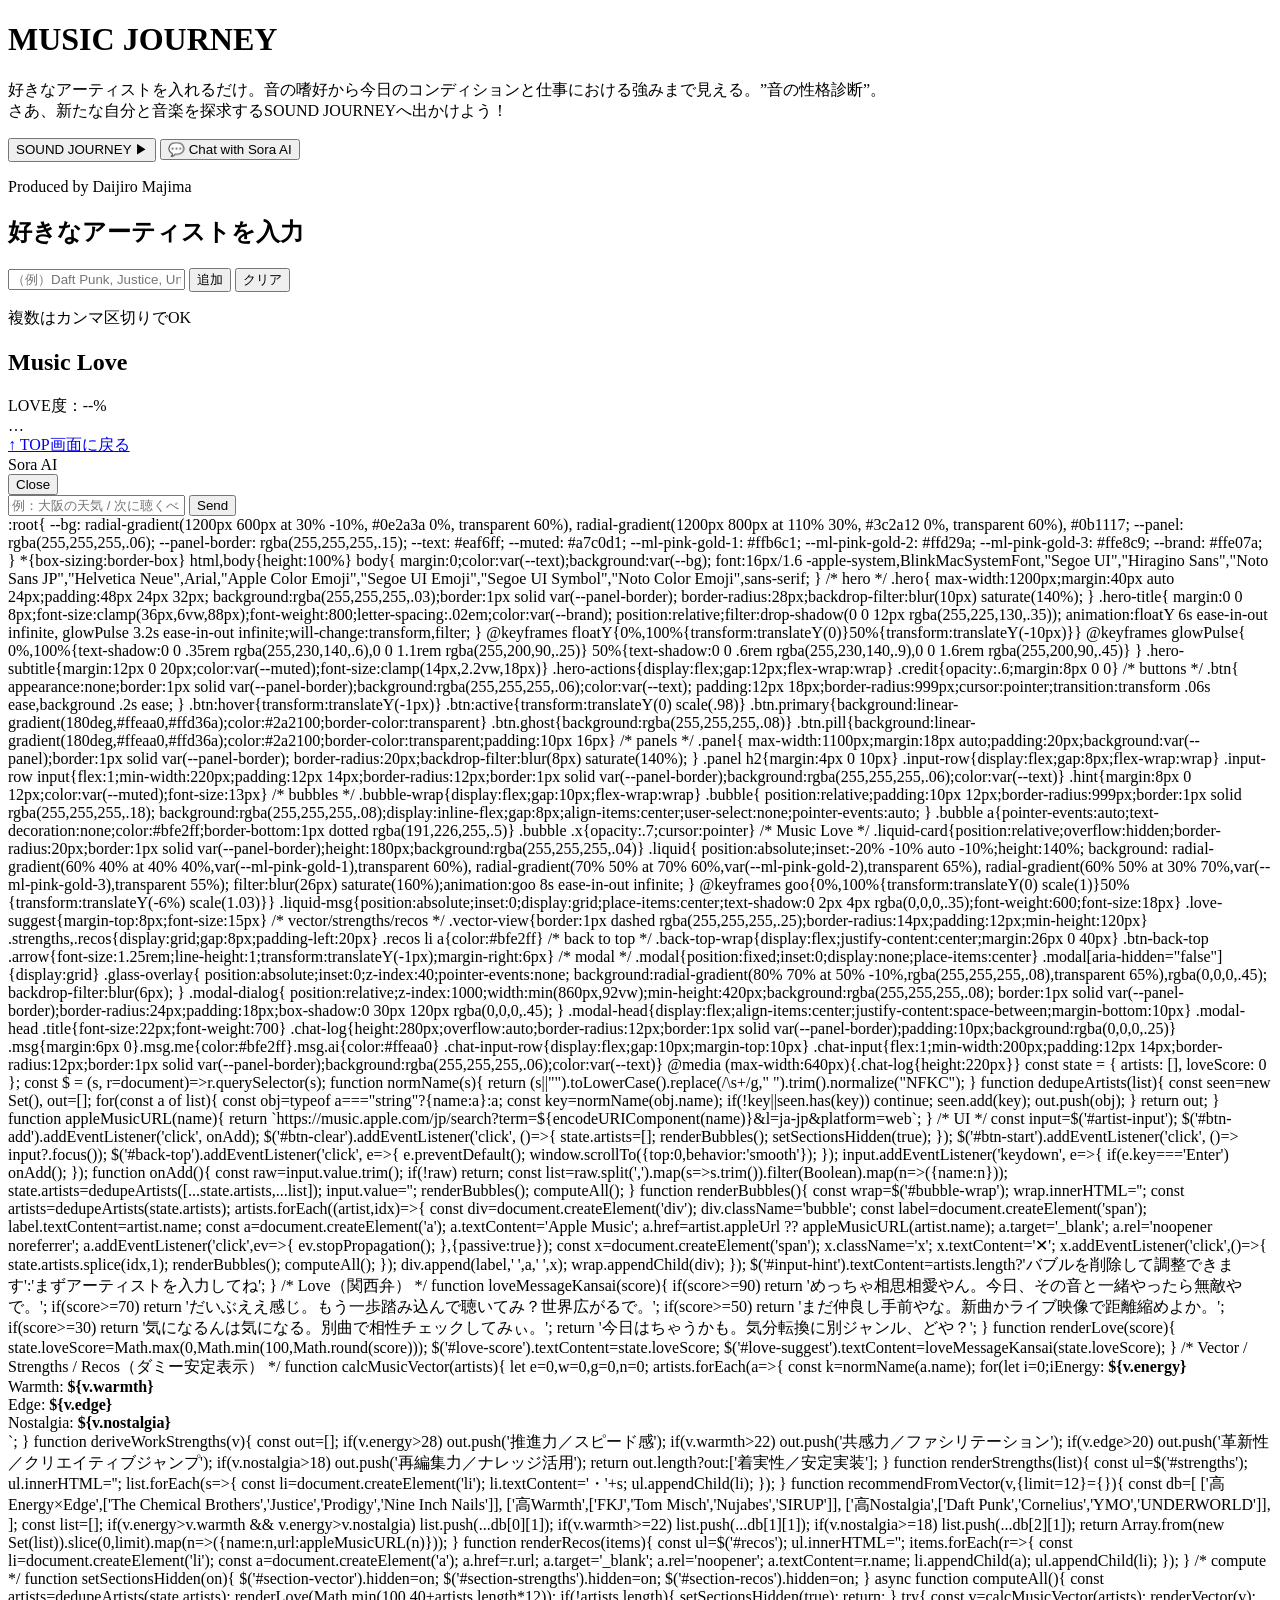
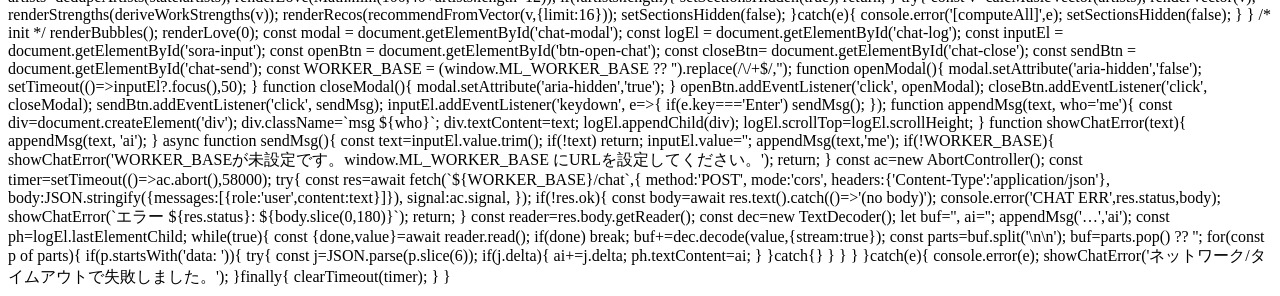
==== index.html @ b92dd7aa "fix(pages): index.htmlを4ファイル構成に分離・UI非表示バグを根本修正 ■ 修正概要 - index.html に混入していた CSS / JS を完全に分離 - styles." ====
<!doctype html>
<html lang="ja">

<head>
    <meta charset="utf-8" />
    <meta name="viewport" content="width=device-width, initial-scale=1, viewport-fit=cover" />
    <title>MusicLens PRO MAX</title>
    <link rel="stylesheet" href="./styles.css?v=20251105a" />
</head>

<body>
    <header class="hero" id="top">
        <h1 class="hero-title">MUSIC JOURNEY</h1>
        <p class="hero-subtitle">
            好きなアーティストを入れるだけ。音の嗜好から今日のコンディションと仕事における強みまで見える。”音の性格診断”。<br />
            さあ、新たな自分と音楽を探求するSOUND JOURNEYへ出かけよう！
        </p>
        <div class="hero-actions">
            <button id="btn-start" class="btn primary">SOUND JOURNEY ▶</button>
            <button id="btn-open-chat" class="btn ghost">💬 Chat with Sora AI</button>
        </div>
        <p class="credit">Produced by Daijiro Majima</p>
    </header>

    <main id="main">
        <section class="panel">
            <h2>好きなアーティストを入力</h2>
            <div class="input-row">
                <input id="artist-input" type="text" placeholder="（例）Daft Punk, Justice, Underworld" />
                <button id="btn-add" class="btn">追加</button>
                <button id="btn-clear" class="btn ghost">クリア</button>
            </div>
            <p id="input-hint" class="hint">複数はカンマ区切りでOK</p>
            <div id="bubble-wrap" class="bubble-wrap"></div>
        </section>

        <section id="section-love" class="panel">
            <div class="panel-head">
                <h2>Music Love</h2>
            </div>
            <div class="liquid-card">
                <div class="liquid"></div>
                <div class="liquid-msg">
                    <div>LOVE度：<span id="love-score">--</span>%</div>
                    <div id="love-suggest" class="love-suggest">…</div>
                </div>
            </div>
        </section>

        <section id="section-vector" class="panel" hidden>
            <h2>Your Music Vector</h2>
            <div id="vector-view" class="vector-view"></div>
        </section>

        <section id="section-strengths" class="panel" hidden>
            <h2>Work Strengths（音から見る仕事の強み）</h2>
            <ul id="strengths" class="strengths"></ul>
        </section>

        <section id="section-recos" class="panel" hidden>
            <h2>Music Recommendations</h2>
            <ul id="recos" class="recos"></ul>
        </section>

        <div class="back-top-wrap">
            <a id="back-top" class="btn ghost btn-back-top" href="#top">
                <span class="arrow">↑</span> TOP画面に戻る
            </a>
        </div>
    </main>

    <div id="chat-modal" class="modal" aria-hidden="true">
        <div class="glass-overlay"></div>
        <div class="modal-dialog" role="dialog" aria-modal="true">
            <div class="modal-head">
                <div class="title">Sora AI</div>
                <button id="chat-close" class="btn pill">Close</button>
            </div>
            <div id="chat-log" class="chat-log"></div>
            <div class="chat-input-row">
                <input id="sora-input" class="chat-input" placeholder="例：大阪の天気 / 次に聴くべき曲" />
                <button id="chat-send" class="btn pill">Send</button>
            </div>
        </div>
    </div>

    <script>
        // 必要なら設定：window.ML_WORKER_BASE = "https://YOUR-WORKER.workers.dev";
    </script>
    <script src="./app.js?v=20251105a" type="module"></script>
    <script src="./chat.js?v=20251105a" type="module"></script>
</body>

</html>
:root{
--bg: radial-gradient(1200px 600px at 30% -10%, #0e2a3a 0%, transparent 60%),
radial-gradient(1200px 800px at 110% 30%, #3c2a12 0%, transparent 60%),
#0b1117;
--panel: rgba(255,255,255,.06);
--panel-border: rgba(255,255,255,.15);
--text: #eaf6ff;
--muted: #a7c0d1;
--ml-pink-gold-1: #ffb6c1;
--ml-pink-gold-2: #ffd29a;
--ml-pink-gold-3: #ffe8c9;
--brand: #ffe07a;
}
*{box-sizing:border-box}
html,body{height:100%}
body{
margin:0;color:var(--text);background:var(--bg);
font:16px/1.6 -apple-system,BlinkMacSystemFont,"Segoe UI","Hiragino Sans","Noto Sans JP","Helvetica Neue",Arial,"Apple
Color Emoji","Segoe UI Emoji","Segoe UI Symbol","Noto Color Emoji",sans-serif;
}

/* hero */
.hero{
max-width:1200px;margin:40px auto 24px;padding:48px 24px 32px;
background:rgba(255,255,255,.03);border:1px solid var(--panel-border);
border-radius:28px;backdrop-filter:blur(10px) saturate(140%);
}
.hero-title{
margin:0 0 8px;font-size:clamp(36px,6vw,88px);font-weight:800;letter-spacing:.02em;color:var(--brand);
position:relative;filter:drop-shadow(0 0 12px rgba(255,225,130,.35));
animation:floatY 6s ease-in-out infinite, glowPulse 3.2s ease-in-out infinite;will-change:transform,filter;
}
@keyframes floatY{0%,100%{transform:translateY(0)}50%{transform:translateY(-10px)}}
@keyframes glowPulse{
0%,100%{text-shadow:0 0 .35rem rgba(255,230,140,.6),0 0 1.1rem rgba(255,200,90,.25)}
50%{text-shadow:0 0 .6rem rgba(255,230,140,.9),0 0 1.6rem rgba(255,200,90,.45)}
}
.hero-subtitle{margin:12px 0 20px;color:var(--muted);font-size:clamp(14px,2.2vw,18px)}
.hero-actions{display:flex;gap:12px;flex-wrap:wrap}
.credit{opacity:.6;margin:8px 0 0}

/* buttons */
.btn{
appearance:none;border:1px solid var(--panel-border);background:rgba(255,255,255,.06);color:var(--text);
padding:12px 18px;border-radius:999px;cursor:pointer;transition:transform .06s ease,background .2s ease;
}
.btn:hover{transform:translateY(-1px)}
.btn:active{transform:translateY(0) scale(.98)}
.btn.primary{background:linear-gradient(180deg,#ffeaa0,#ffd36a);color:#2a2100;border-color:transparent}
.btn.ghost{background:rgba(255,255,255,.08)}
.btn.pill{background:linear-gradient(180deg,#ffeaa0,#ffd36a);color:#2a2100;border-color:transparent;padding:10px 16px}

/* panels */
.panel{
max-width:1100px;margin:18px auto;padding:20px;background:var(--panel);border:1px solid var(--panel-border);
border-radius:20px;backdrop-filter:blur(8px) saturate(140%);
}
.panel h2{margin:4px 0 10px}
.input-row{display:flex;gap:8px;flex-wrap:wrap}
.input-row input{flex:1;min-width:220px;padding:12px 14px;border-radius:12px;border:1px solid
var(--panel-border);background:rgba(255,255,255,.06);color:var(--text)}
.hint{margin:8px 0 12px;color:var(--muted);font-size:13px}

/* bubbles */
.bubble-wrap{display:flex;gap:10px;flex-wrap:wrap}
.bubble{
position:relative;padding:10px 12px;border-radius:999px;border:1px solid rgba(255,255,255,.18);
background:rgba(255,255,255,.08);display:inline-flex;gap:8px;align-items:center;user-select:none;pointer-events:auto;
}
.bubble a{pointer-events:auto;text-decoration:none;color:#bfe2ff;border-bottom:1px dotted rgba(191,226,255,.5)}
.bubble .x{opacity:.7;cursor:pointer}

/* Music Love */
.liquid-card{position:relative;overflow:hidden;border-radius:20px;border:1px solid
var(--panel-border);height:180px;background:rgba(255,255,255,.04)}
.liquid{
position:absolute;inset:-20% -10% auto -10%;height:140%;
background:
radial-gradient(60% 40% at 40% 40%,var(--ml-pink-gold-1),transparent 60%),
radial-gradient(70% 50% at 70% 60%,var(--ml-pink-gold-2),transparent 65%),
radial-gradient(60% 50% at 30% 70%,var(--ml-pink-gold-3),transparent 55%);
filter:blur(26px) saturate(160%);animation:goo 8s ease-in-out infinite;
}
@keyframes goo{0%,100%{transform:translateY(0) scale(1)}50%{transform:translateY(-6%) scale(1.03)}}
.liquid-msg{position:absolute;inset:0;display:grid;place-items:center;text-shadow:0 2px 4px
rgba(0,0,0,.35);font-weight:600;font-size:18px}
.love-suggest{margin-top:8px;font-size:15px}

/* vector/strengths/recos */
.vector-view{border:1px dashed rgba(255,255,255,.25);border-radius:14px;padding:12px;min-height:120px}
.strengths,.recos{display:grid;gap:8px;padding-left:20px}
.recos li a{color:#bfe2ff}

/* back to top */
.back-top-wrap{display:flex;justify-content:center;margin:26px 0 40px}
.btn-back-top .arrow{font-size:1.25rem;line-height:1;transform:translateY(-1px);margin-right:6px}

/* modal */
.modal{position:fixed;inset:0;display:none;place-items:center}
.modal[aria-hidden="false"]{display:grid}
.glass-overlay{
position:absolute;inset:0;z-index:40;pointer-events:none;
background:radial-gradient(80% 70% at 50% -10%,rgba(255,255,255,.08),transparent 65%),rgba(0,0,0,.45);
backdrop-filter:blur(6px);
}
.modal-dialog{
position:relative;z-index:1000;width:min(860px,92vw);min-height:420px;background:rgba(255,255,255,.08);
border:1px solid var(--panel-border);border-radius:24px;padding:18px;box-shadow:0 30px 120px rgba(0,0,0,.45);
}
.modal-head{display:flex;align-items:center;justify-content:space-between;margin-bottom:10px}
.modal-head .title{font-size:22px;font-weight:700}
.chat-log{height:280px;overflow:auto;border-radius:12px;border:1px solid
var(--panel-border);padding:10px;background:rgba(0,0,0,.25)}
.msg{margin:6px 0}.msg.me{color:#bfe2ff}.msg.ai{color:#ffeaa0}
.chat-input-row{display:flex;gap:10px;margin-top:10px}
.chat-input{flex:1;min-width:200px;padding:12px 14px;border-radius:12px;border:1px solid
var(--panel-border);background:rgba(255,255,255,.06);color:var(--text)}
@media (max-width:640px){.chat-log{height:220px}}
const state = { artists: [], loveScore: 0 };
const $ = (s, r=document)=>r.querySelector(s);

function normName(s){ return (s||"").toLowerCase().replace(/\s+/g," ").trim().normalize("NFKC"); }
function dedupeArtists(list){
const seen=new Set(), out=[];
for(const a of list){
const obj=typeof a==="string"?{name:a}:a;
const key=normName(obj.name);
if(!key||seen.has(key)) continue;
seen.add(key); out.push(obj);
} return out;
}
function appleMusicURL(name){
return `https://music.apple.com/jp/search?term=${encodeURIComponent(name)}&l=ja-jp&platform=web`;
}

/* UI */
const input=$('#artist-input');
$('#btn-add').addEventListener('click', onAdd);
$('#btn-clear').addEventListener('click', ()=>{ state.artists=[]; renderBubbles(); setSectionsHidden(true); });
$('#btn-start').addEventListener('click', ()=> input?.focus());
$('#back-top').addEventListener('click', e=>{ e.preventDefault(); window.scrollTo({top:0,behavior:'smooth'}); });
input.addEventListener('keydown', e=>{ if(e.key==='Enter') onAdd(); });

function onAdd(){
const raw=input.value.trim(); if(!raw) return;
const list=raw.split(',').map(s=>s.trim()).filter(Boolean).map(n=>({name:n}));
state.artists=dedupeArtists([...state.artists,...list]);
input.value=''; renderBubbles(); computeAll();
}

function renderBubbles(){
const wrap=$('#bubble-wrap'); wrap.innerHTML='';
const artists=dedupeArtists(state.artists);
artists.forEach((artist,idx)=>{
const div=document.createElement('div'); div.className='bubble';
const label=document.createElement('span'); label.textContent=artist.name;

const a=document.createElement('a'); a.textContent='Apple Music';
a.href=artist.appleUrl ?? appleMusicURL(artist.name);
a.target='_blank'; a.rel='noopener noreferrer';
a.addEventListener('click',ev=>{ ev.stopPropagation(); },{passive:true});

const x=document.createElement('span'); x.className='x'; x.textContent='✕';
x.addEventListener('click',()=>{ state.artists.splice(idx,1); renderBubbles(); computeAll(); });

div.append(label,' ',a,' ',x); wrap.appendChild(div);
});
$('#input-hint').textContent=artists.length?'バブルを削除して調整できます':'まずアーティストを入力してね';
}

/* Love（関西弁） */
function loveMessageKansai(score){
if(score>=90) return 'めっちゃ相思相愛やん。今日、その音と一緒やったら無敵やで。';
if(score>=70) return 'だいぶええ感じ。もう一歩踏み込んで聴いてみ？世界広がるで。';
if(score>=50) return 'まだ仲良し手前やな。新曲かライブ映像で距離縮めよか。';
if(score>=30) return '気になるんは気になる。別曲で相性チェックしてみぃ。';
return '今日はちゃうかも。気分転換に別ジャンル、どや？';
}
function renderLove(score){
state.loveScore=Math.max(0,Math.min(100,Math.round(score)));
$('#love-score').textContent=state.loveScore;
$('#love-suggest').textContent=loveMessageKansai(state.loveScore);
}

/* Vector / Strengths / Recos（ダミー安定表示） */
function calcMusicVector(artists){
let e=0,w=0,g=0,n=0;
artists.forEach(a=>{
const k=normName(a.name);
for(let i=0;i<k.length;i++){const v=k.charCodeAt(i); e+=(v%7); w+=(v%5); g+=(v%3); n+=(v%11);} }); const
    sum=Math.max(1,e+w+g+n); return
    {energy:+(e/sum*100).toFixed(1),warmth:+(w/sum*100).toFixed(1),edge:+(g/sum*100).toFixed(1),nostalgia:+(n/sum*100).toFixed(1)};
    } function renderVector(v){ $('#vector-view').innerHTML=` <div>Energy: <b>${v.energy}</b></div>
    <div>Warmth: <b>${v.warmth}</b></div>
    <div>Edge: <b>${v.edge}</b></div>
    <div>Nostalgia: <b>${v.nostalgia}</b></div>`;
    }
    function deriveWorkStrengths(v){
    const out=[]; if(v.energy>28) out.push('推進力／スピード感');
    if(v.warmth>22) out.push('共感力／ファシリテーション');
    if(v.edge>20) out.push('革新性／クリエイティブジャンプ');
    if(v.nostalgia>18) out.push('再編集力／ナレッジ活用');
    return out.length?out:['着実性／安定実装'];
    }
    function renderStrengths(list){
    const ul=$('#strengths'); ul.innerHTML='';
    list.forEach(s=>{ const li=document.createElement('li'); li.textContent='・'+s; ul.appendChild(li); });
    }
    function recommendFromVector(v,{limit=12}={}){
    const db=[
    ['高Energy×Edge',['The Chemical Brothers','Justice','Prodigy','Nine Inch Nails']],
    ['高Warmth',['FKJ','Tom Misch','Nujabes','SIRUP']],
    ['高Nostalgia',['Daft Punk','Cornelius','YMO','UNDERWORLD']],
    ];
    const list=[];
    if(v.energy>v.warmth && v.energy>v.nostalgia) list.push(...db[0][1]);
    if(v.warmth>=22) list.push(...db[1][1]);
    if(v.nostalgia>=18) list.push(...db[2][1]);
    return Array.from(new Set(list)).slice(0,limit).map(n=>({name:n,url:appleMusicURL(n)}));
    }
    function renderRecos(items){
    const ul=$('#recos'); ul.innerHTML='';
    items.forEach(r=>{ const li=document.createElement('li'); const a=document.createElement('a');
    a.href=r.url; a.target='_blank'; a.rel='noopener'; a.textContent=r.name;
    li.appendChild(a); ul.appendChild(li); });
    }

    /* compute */
    function setSectionsHidden(on){
    $('#section-vector').hidden=on; $('#section-strengths').hidden=on; $('#section-recos').hidden=on;
    }
    async function computeAll(){
    const artists=dedupeArtists(state.artists);
    renderLove(Math.min(100,40+artists.length*12));
    if(!artists.length){ setSectionsHidden(true); return; }
    try{
    const v=calcMusicVector(artists); renderVector(v);
    renderStrengths(deriveWorkStrengths(v));
    renderRecos(recommendFromVector(v,{limit:16}));
    setSectionsHidden(false);
    }catch(e){ console.error('[computeAll]',e); setSectionsHidden(false); }
    }

    /* init */
    renderBubbles(); renderLove(0);
    const modal = document.getElementById('chat-modal');
    const logEl = document.getElementById('chat-log');
    const inputEl = document.getElementById('sora-input');
    const openBtn = document.getElementById('btn-open-chat');
    const closeBtn= document.getElementById('chat-close');
    const sendBtn = document.getElementById('chat-send');

    const WORKER_BASE = (window.ML_WORKER_BASE ?? '').replace(/\/+$/,'');

    function openModal(){ modal.setAttribute('aria-hidden','false'); setTimeout(()=>inputEl?.focus(),50); }
    function closeModal(){ modal.setAttribute('aria-hidden','true'); }
    openBtn.addEventListener('click', openModal);
    closeBtn.addEventListener('click', closeModal);

    sendBtn.addEventListener('click', sendMsg);
    inputEl.addEventListener('keydown', e=>{ if(e.key==='Enter') sendMsg(); });

    function appendMsg(text, who='me'){
    const div=document.createElement('div'); div.className=`msg ${who}`; div.textContent=text;
    logEl.appendChild(div); logEl.scrollTop=logEl.scrollHeight;
    }
    function showChatError(text){ appendMsg(text, 'ai'); }

    async function sendMsg(){
    const text=inputEl.value.trim(); if(!text) return;
    inputEl.value=''; appendMsg(text,'me');

    if(!WORKER_BASE){ showChatError('WORKER_BASEが未設定です。window.ML_WORKER_BASE にURLを設定してください。'); return; }

    const ac=new AbortController(); const timer=setTimeout(()=>ac.abort(),58000);
    try{
    const res=await fetch(`${WORKER_BASE}/chat`,{
    method:'POST', mode:'cors',
    headers:{'Content-Type':'application/json'},
    body:JSON.stringify({messages:[{role:'user',content:text}]}),
    signal:ac.signal,
    });
    if(!res.ok){
    const body=await res.text().catch(()=>'(no body)');
    console.error('CHAT ERR',res.status,body);
    showChatError(`エラー ${res.status}: ${body.slice(0,180)}`);
    return;
    }

    const reader=res.body.getReader(); const dec=new TextDecoder();
    let buf='', ai=''; appendMsg('…','ai'); const ph=logEl.lastElementChild;

    while(true){
    const {done,value}=await reader.read(); if(done) break;
    buf+=dec.decode(value,{stream:true});
    const parts=buf.split('\n\n'); buf=parts.pop() ?? '';
    for(const p of parts){
    if(p.startsWith('data: ')){
    try{ const j=JSON.parse(p.slice(6)); if(j.delta){ ai+=j.delta; ph.textContent=ai; } }catch{}
    }
    }
    }
    }catch(e){
    console.error(e);
    showChatError('ネットワーク/タイムアウトで失敗しました。');
    }finally{ clearTimeout(timer); }
    }
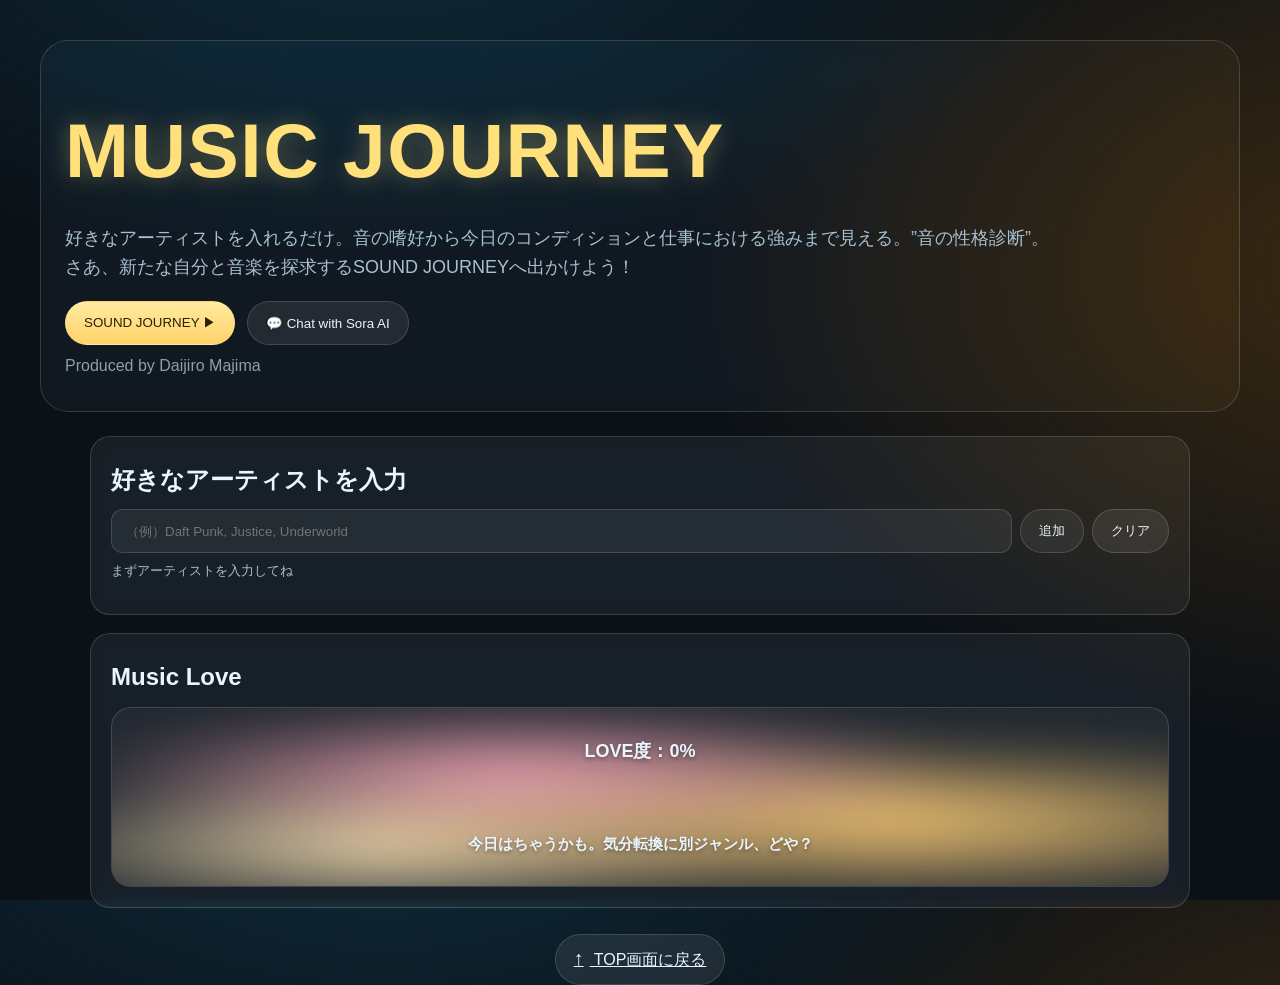
==== commit fe6b4373: "fix(pages): 単一index.htmlに統合してUI非表示問題を解消（CSS/JS内包） ■ 概要 - index.html を単一ファイル構成に再設計：スタイル(<style>)とスクリプ" ====
--- a/index.html
+++ b/index.html
@@ -5,7 +5,378 @@
     <meta charset="utf-8" />
     <meta name="viewport" content="width=device-width, initial-scale=1, viewport-fit=cover" />
     <title>MusicLens PRO MAX</title>
-    <link rel="stylesheet" href="./styles.css?v=20251105a" />
+
+    <style>
+        :root {
+            --bg: radial-gradient(1200px 600px at 30% -10%, #0e2a3a 0%, transparent 60%),
+                radial-gradient(1200px 800px at 110% 30%, #3c2a12 0%, transparent 60%),
+                #0b1117;
+            --panel: rgba(255, 255, 255, .06);
+            --panel-border: rgba(255, 255, 255, .15);
+            --text: #eaf6ff;
+            --muted: #a7c0d1;
+            --ml-pink-gold-1: #ffb6c1;
+            --ml-pink-gold-2: #ffd29a;
+            --ml-pink-gold-3: #ffe8c9;
+            --brand: #ffe07a;
+        }
+
+        * {
+            box-sizing: border-box
+        }
+
+        html,
+        body {
+            height: 100%
+        }
+
+        body {
+            margin: 0;
+            color: var(--text);
+            background: var(--bg);
+            font: 16px/1.6 -apple-system, BlinkMacSystemFont, "Segoe UI", "Hiragino Sans", "Noto Sans JP", "Helvetica Neue", Arial, "Apple Color Emoji", "Segoe UI Emoji", "Segoe UI Symbol", "Noto Color Emoji", sans-serif;
+        }
+
+        /* hero */
+        .hero {
+            max-width: 1200px;
+            margin: 40px auto 24px;
+            padding: 48px 24px 32px;
+            background: rgba(255, 255, 255, .03);
+            border: 1px solid var(--panel-border);
+            border-radius: 28px;
+            backdrop-filter: blur(10px) saturate(140%);
+        }
+
+        .hero-title {
+            margin: 0 0 8px;
+            font-size: clamp(36px, 6vw, 88px);
+            font-weight: 800;
+            letter-spacing: .02em;
+            color: var(--brand);
+            position: relative;
+            filter: drop-shadow(0 0 12px rgba(255, 225, 130, .35));
+            animation: floatY 6s ease-in-out infinite, glowPulse 3.2s ease-in-out infinite;
+            will-change: transform, filter;
+        }
+
+        @keyframes floatY {
+
+            0%,
+            100% {
+                transform: translateY(0)
+            }
+
+            50% {
+                transform: translateY(-10px)
+            }
+        }
+
+        @keyframes glowPulse {
+
+            0%,
+            100% {
+                text-shadow: 0 0 .35rem rgba(255, 230, 140, .6), 0 0 1.1rem rgba(255, 200, 90, .25)
+            }
+
+            50% {
+                text-shadow: 0 0 .6rem rgba(255, 230, 140, .9), 0 0 1.6rem rgba(255, 200, 90, .45)
+            }
+        }
+
+        .hero-subtitle {
+            margin: 12px 0 20px;
+            color: var(--muted);
+            font-size: clamp(14px, 2.2vw, 18px)
+        }
+
+        .hero-actions {
+            display: flex;
+            gap: 12px;
+            flex-wrap: wrap
+        }
+
+        .credit {
+            opacity: .6;
+            margin: 8px 0 0
+        }
+
+        /* buttons */
+        .btn {
+            appearance: none;
+            border: 1px solid var(--panel-border);
+            background: rgba(255, 255, 255, .06);
+            color: var(--text);
+            padding: 12px 18px;
+            border-radius: 999px;
+            cursor: pointer;
+            transition: transform .06s ease, background .2s ease;
+        }
+
+        .btn:hover {
+            transform: translateY(-1px)
+        }
+
+        .btn:active {
+            transform: translateY(0) scale(.98)
+        }
+
+        .btn.primary {
+            background: linear-gradient(180deg, #ffeaa0, #ffd36a);
+            color: #2a2100;
+            border-color: transparent
+        }
+
+        .btn.ghost {
+            background: rgba(255, 255, 255, .08)
+        }
+
+        .btn.pill {
+            background: linear-gradient(180deg, #ffeaa0, #ffd36a);
+            color: #2a2100;
+            border-color: transparent;
+            padding: 10px 16px
+        }
+
+        /* panels */
+        .panel {
+            max-width: 1100px;
+            margin: 18px auto;
+            padding: 20px;
+            background: var(--panel);
+            border: 1px solid var(--panel-border);
+            border-radius: 20px;
+            backdrop-filter: blur(8px) saturate(140%);
+        }
+
+        .panel h2 {
+            margin: 4px 0 10px
+        }
+
+        .input-row {
+            display: flex;
+            gap: 8px;
+            flex-wrap: wrap
+        }
+
+        .input-row input {
+            flex: 1;
+            min-width: 220px;
+            padding: 12px 14px;
+            border-radius: 12px;
+            border: 1px solid var(--panel-border);
+            background: rgba(255, 255, 255, .06);
+            color: var(--text)
+        }
+
+        .hint {
+            margin: 8px 0 12px;
+            color: var(--muted);
+            font-size: 13px
+        }
+
+        /* bubbles */
+        .bubble-wrap {
+            display: flex;
+            gap: 10px;
+            flex-wrap: wrap
+        }
+
+        .bubble {
+            position: relative;
+            padding: 10px 12px;
+            border-radius: 999px;
+            border: 1px solid rgba(255, 255, 255, .18);
+            background: rgba(255, 255, 255, .08);
+            display: inline-flex;
+            gap: 8px;
+            align-items: center;
+            user-select: none;
+            pointer-events: auto;
+        }
+
+        .bubble a {
+            pointer-events: auto;
+            text-decoration: none;
+            color: #bfe2ff;
+            border-bottom: 1px dotted rgba(191, 226, 255, .5)
+        }
+
+        .bubble .x {
+            opacity: .7;
+            cursor: pointer
+        }
+
+        /* Music Love */
+        .liquid-card {
+            position: relative;
+            overflow: hidden;
+            border-radius: 20px;
+            border: 1px solid var(--panel-border);
+            height: 180px;
+            background: rgba(255, 255, 255, .04)
+        }
+
+        .liquid {
+            position: absolute;
+            inset: -20% -10% auto -10%;
+            height: 140%;
+            background:
+                radial-gradient(60% 40% at 40% 40%, var(--ml-pink-gold-1), transparent 60%),
+                radial-gradient(70% 50% at 70% 60%, var(--ml-pink-gold-2), transparent 65%),
+                radial-gradient(60% 50% at 30% 70%, var(--ml-pink-gold-3), transparent 55%);
+            filter: blur(26px) saturate(160%);
+            animation: goo 8s ease-in-out infinite;
+        }
+
+        @keyframes goo {
+
+            0%,
+            100% {
+                transform: translateY(0) scale(1)
+            }
+
+            50% {
+                transform: translateY(-6%) scale(1.03)
+            }
+        }
+
+        .liquid-msg {
+            position: absolute;
+            inset: 0;
+            display: grid;
+            place-items: center;
+            text-shadow: 0 2px 4px rgba(0, 0, 0, .35);
+            font-weight: 600;
+            font-size: 18px
+        }
+
+        .love-suggest {
+            margin-top: 8px;
+            font-size: 15px
+        }
+
+        /* vector/strengths/recos */
+        .vector-view {
+            border: 1px dashed rgba(255, 255, 255, .25);
+            border-radius: 14px;
+            padding: 12px;
+            min-height: 120px
+        }
+
+        .strengths,
+        .recos {
+            display: grid;
+            gap: 8px;
+            padding-left: 20px
+        }
+
+        .recos li a {
+            color: #bfe2ff
+        }
+
+        /* back to top */
+        .back-top-wrap {
+            display: flex;
+            justify-content: center;
+            margin: 26px 0 40px
+        }
+
+        .btn-back-top .arrow {
+            font-size: 1.25rem;
+            line-height: 1;
+            transform: translateY(-1px);
+            margin-right: 6px
+        }
+
+        /* modal */
+        .modal {
+            position: fixed;
+            inset: 0;
+            display: none;
+            place-items: center
+        }
+
+        .modal[aria-hidden="false"] {
+            display: grid
+        }
+
+        .glass-overlay {
+            position: absolute;
+            inset: 0;
+            z-index: 40;
+            pointer-events: none;
+            background: radial-gradient(80% 70% at 50% -10%, rgba(255, 255, 255, .08), transparent 65%), rgba(0, 0, 0, .45);
+            backdrop-filter: blur(6px);
+        }
+
+        .modal-dialog {
+            position: relative;
+            z-index: 1000;
+            width: min(860px, 92vw);
+            min-height: 420px;
+            background: rgba(255, 255, 255, .08);
+            border: 1px solid var(--panel-border);
+            border-radius: 24px;
+            padding: 18px;
+            box-shadow: 0 30px 120px rgba(0, 0, 0, .45);
+        }
+
+        .modal-head {
+            display: flex;
+            align-items: center;
+            justify-content: space-between;
+            margin-bottom: 10px
+        }
+
+        .modal-head .title {
+            font-size: 22px;
+            font-weight: 700
+        }
+
+        .chat-log {
+            height: 280px;
+            overflow: auto;
+            border-radius: 12px;
+            border: 1px solid var(--panel-border);
+            padding: 10px;
+            background: rgba(0, 0, 0, .25)
+        }
+
+        .msg {
+            margin: 6px 0
+        }
+
+        .msg.me {
+            color: #bfe2ff
+        }
+
+        .msg.ai {
+            color: #ffeaa0
+        }
+
+        .chat-input-row {
+            display: flex;
+            gap: 10px;
+            margin-top: 10px
+        }
+
+        .chat-input {
+            flex: 1;
+            min-width: 200px;
+            padding: 12px 14px;
+            border-radius: 12px;
+            border: 1px solid var(--panel-border);
+            background: rgba(255, 255, 255, .06);
+            color: var(--text)
+        }
+
+        @media (max-width:640px) {
+            .chat-log {
+                height: 220px
+            }
+        }
+    </style>
 </head>
 
 <body>
@@ -69,6 +440,7 @@
         </div>
     </main>
 
+    <!-- Chat with Sora AI Modal -->
     <div id="chat-modal" class="modal" aria-hidden="true">
         <div class="glass-overlay"></div>
         <div class="modal-dialog" role="dialog" aria-modal="true">
@@ -84,318 +456,206 @@
         </div>
     </div>
 
-    <script>
-        // 必要なら設定：window.ML_WORKER_BASE = "https://YOUR-WORKER.workers.dev";
+    <!-- 必要なら設定（末尾スラ無し）: window.ML_WORKER_BASE = "https://YOUR-WORKER.workers.dev"; -->
+    <script type="module">
+        // ========= アプリ本体 =========
+        const state = { artists: [], loveScore: 0 };
+        const $ = (s, r = document) => r.querySelector(s);
+
+        function normName(s) { return (s || "").toLowerCase().replace(/\s+/g, " ").trim().normalize("NFKC"); }
+        function dedupeArtists(list) {
+            const seen = new Set(), out = [];
+            for (const a of list) {
+                const obj = typeof a === "string" ? { name: a } : a;
+                const key = normName(obj.name);
+                if (!key || seen.has(key)) continue;
+                seen.add(key); out.push(obj);
+            } return out;
+        }
+        function appleMusicURL(name) {
+            return `https://music.apple.com/jp/search?term=${encodeURIComponent(name)}&l=ja-jp&platform=web`;
+        }
+
+        /* UI */
+        const input = $('#artist-input');
+        $('#btn-add').addEventListener('click', onAdd);
+        $('#btn-clear').addEventListener('click', () => { state.artists = []; renderBubbles(); setSectionsHidden(true); });
+        $('#btn-start').addEventListener('click', () => input?.focus());
+        $('#back-top').addEventListener('click', e => { e.preventDefault(); window.scrollTo({ top: 0, behavior: 'smooth' }); });
+        input.addEventListener('keydown', e => { if (e.key === 'Enter') onAdd(); });
+
+        function onAdd() {
+            const raw = input.value.trim(); if (!raw) return;
+            const list = raw.split(',').map(s => s.trim()).filter(Boolean).map(n => ({ name: n }));
+            state.artists = dedupeArtists([...state.artists, ...list]);
+            input.value = ''; renderBubbles(); computeAll();
+        }
+
+        function renderBubbles() {
+            const wrap = $('#bubble-wrap'); wrap.innerHTML = '';
+            const artists = dedupeArtists(state.artists);
+            artists.forEach((artist, idx) => {
+                const div = document.createElement('div'); div.className = 'bubble';
+                const label = document.createElement('span'); label.textContent = artist.name;
+
+                const a = document.createElement('a'); a.textContent = 'Apple Music';
+                a.href = artist.appleUrl ?? appleMusicURL(artist.name);
+                a.target = '_blank'; a.rel = 'noopener noreferrer';
+                a.addEventListener('click', ev => { ev.stopPropagation(); }, { passive: true });
+
+                const x = document.createElement('span'); x.className = 'x'; x.textContent = '✕';
+                x.addEventListener('click', () => { state.artists.splice(idx, 1); renderBubbles(); computeAll(); });
+
+                div.append(label, ' ', a, ' ', x); wrap.appendChild(div);
+            });
+            $('#input-hint').textContent = artists.length ? 'バブルを削除して調整できます' : 'まずアーティストを入力してね';
+        }
+
+        /* Love（関西弁） */
+        function loveMessageKansai(score) {
+            if (score >= 90) return 'めっちゃ相思相愛やん。今日、その音と一緒やったら無敵やで。';
+            if (score >= 70) return 'だいぶええ感じ。もう一歩踏み込んで聴いてみ？世界広がるで。';
+            if (score >= 50) return 'まだ仲良し手前やな。新曲かライブ映像で距離縮めよか。';
+            if (score >= 30) return '気になるんは気になる。別曲で相性チェックしてみぃ。';
+            return '今日はちゃうかも。気分転換に別ジャンル、どや？';
+        }
+        function renderLove(score) {
+            state.loveScore = Math.max(0, Math.min(100, Math.round(score)));
+            $('#love-score').textContent = state.loveScore;
+            $('#love-suggest').textContent = loveMessageKansai(state.loveScore);
+        }
+
+        /* Vector / Strengths / Recos（安定表示版） */
+        function calcMusicVector(artists) {
+            let e = 0, w = 0, g = 0, n = 0;
+            artists.forEach(a => {
+                const k = normName(a.name);
+                for (let i = 0; i < k.length; i++) { const v = k.charCodeAt(i); e += (v % 7); w += (v % 5); g += (v % 3); n += (v % 11); }
+            });
+            const sum = Math.max(1, e + w + g + n);
+            return { energy: +(e / sum * 100).toFixed(1), warmth: +(w / sum * 100).toFixed(1), edge: +(g / sum * 100).toFixed(1), nostalgia: +(n / sum * 100).toFixed(1) };
+        }
+        function renderVector(v) {
+            $('#vector-view').innerHTML = `
+        <div>Energy: <b>${v.energy}</b></div>
+        <div>Warmth: <b>${v.warmth}</b></div>
+        <div>Edge: <b>${v.edge}</b></div>
+        <div>Nostalgia: <b>${v.nostalgia}</b></div>`;
+        }
+        function deriveWorkStrengths(v) {
+            const out = []; if (v.energy > 28) out.push('推進力／スピード感');
+            if (v.warmth > 22) out.push('共感力／ファシリテーション');
+            if (v.edge > 20) out.push('革新性／クリエイティブジャンプ');
+            if (v.nostalgia > 18) out.push('再編集力／ナレッジ活用');
+            return out.length ? out : ['着実性／安定実装'];
+        }
+        function renderStrengths(list) {
+            const ul = $('#strengths'); ul.innerHTML = '';
+            list.forEach(s => { const li = document.createElement('li'); li.textContent = '・' + s; ul.appendChild(li); });
+        }
+        function recommendFromVector(v, { limit = 12 } = {}) {
+            const db = [
+                ['高Energy×Edge', ['The Chemical Brothers', 'Justice', 'Prodigy', 'Nine Inch Nails']],
+                ['高Warmth', ['FKJ', 'Tom Misch', 'Nujabes', 'SIRUP']],
+                ['高Nostalgia', ['Daft Punk', 'Cornelius', 'YMO', 'UNDERWORLD']],
+            ];
+            const list = [];
+            if (v.energy > v.warmth && v.energy > v.nostalgia) list.push(...db[0][1]);
+            if (v.warmth >= 22) list.push(...db[1][1]);
+            if (v.nostalgia >= 18) list.push(...db[2][1]);
+            return Array.from(new Set(list)).slice(0, limit).map(n => ({ name: n, url: appleMusicURL(n) }));
+        }
+        function renderRecos(items) {
+            const ul = $('#recos'); ul.innerHTML = '';
+            items.forEach(r => {
+                const li = document.createElement('li'); const a = document.createElement('a');
+                a.href = r.url; a.target = '_blank'; a.rel = 'noopener'; a.textContent = r.name;
+                li.appendChild(a); ul.appendChild(li);
+            });
+        }
+
+        function setSectionsHidden(on) {
+            $('#section-vector').hidden = on; $('#section-strengths').hidden = on; $('#section-recos').hidden = on;
+        }
+        async function computeAll() {
+            const artists = dedupeArtists(state.artists);
+            renderLove(Math.min(100, 40 + artists.length * 12));
+            if (!artists.length) { setSectionsHidden(true); return; }
+            try {
+                const v = calcMusicVector(artists); renderVector(v);
+                renderStrengths(deriveWorkStrengths(v));
+                renderRecos(recommendFromVector(v, { limit: 16 }));
+                setSectionsHidden(false);
+            } catch (e) { console.error('[computeAll]', e); setSectionsHidden(false); }
+        }
+
+        /* 初期 */
+        renderBubbles(); renderLove(0);
     </script>
-    <script src="./app.js?v=20251105a" type="module"></script>
-    <script src="./chat.js?v=20251105a" type="module"></script>
+
+    <script type="module">
+        // ========= チャット =========
+        const modal = document.getElementById('chat-modal');
+        const logEl = document.getElementById('chat-log');
+        const inputEl = document.getElementById('sora-input');
+        const openBtn = document.getElementById('btn-open-chat');
+        const closeBtn = document.getElementById('chat-close');
+        const sendBtn = document.getElementById('chat-send');
+
+        const WORKER_BASE = (window.ML_WORKER_BASE ?? '').replace(/\/+$/, '');
+
+        function openModal() { modal.setAttribute('aria-hidden', 'false'); setTimeout(() => inputEl?.focus(), 50); }
+        function closeModal() { modal.setAttribute('aria-hidden', 'true'); }
+        openBtn.addEventListener('click', openModal);
+        closeBtn.addEventListener('click', closeModal);
+
+        sendBtn.addEventListener('click', sendMsg);
+        inputEl.addEventListener('keydown', e => { if (e.key === 'Enter') sendMsg(); });
+
+        function appendMsg(text, who = 'me') {
+            const div = document.createElement('div'); div.className = `msg ${who}`; div.textContent = text;
+            logEl.appendChild(div); logEl.scrollTop = logEl.scrollHeight;
+        }
+        function showChatError(text) { appendMsg(text, 'ai'); }
+
+        async function sendMsg() {
+            const text = inputEl.value.trim(); if (!text) return;
+            inputEl.value = ''; appendMsg(text, 'me');
+
+            if (!WORKER_BASE) { showChatError('WORKER_BASEが未設定です。window.ML_WORKER_BASE にURLを設定してください。'); return; }
+
+            const ac = new AbortController(); const timer = setTimeout(() => ac.abort(), 58000);
+            try {
+                const res = await fetch(`${WORKER_BASE}/chat`, {
+                    method: 'POST', mode: 'cors',
+                    headers: { 'Content-Type': 'application/json' },
+                    body: JSON.stringify({ messages: [{ role: 'user', content: text }] }),
+                    signal: ac.signal,
+                });
+                if (!res.ok) {
+                    const body = await res.text().catch(() => '(no body)');
+                    console.error('CHAT ERR', res.status, body);
+                    showChatError(`エラー ${res.status}: ${body.slice(0, 180)}`);
+                    return;
+                }
+                const reader = res.body.getReader(); const dec = new TextDecoder();
+                let buf = '', ai = ''; appendMsg('…', 'ai'); const ph = logEl.lastElementChild;
+                while (true) {
+                    const { done, value } = await reader.read(); if (done) break;
+                    buf += dec.decode(value, { stream: true });
+                    const parts = buf.split('\n\n'); buf = parts.pop() ?? '';
+                    for (const p of parts) {
+                        if (p.startsWith('data: ')) {
+                            try { const j = JSON.parse(p.slice(6)); if (j.delta) { ai += j.delta; ph.textContent = ai; } } catch { }
+                        }
+                    }
+                }
+            } catch (e) {
+                console.error(e);
+                showChatError('ネットワーク/タイムアウトで失敗しました。');
+            } finally { clearTimeout(timer); }
+        }
+    </script>
 </body>
 
-</html>
-:root{
---bg: radial-gradient(1200px 600px at 30% -10%, #0e2a3a 0%, transparent 60%),
-radial-gradient(1200px 800px at 110% 30%, #3c2a12 0%, transparent 60%),
-#0b1117;
---panel: rgba(255,255,255,.06);
---panel-border: rgba(255,255,255,.15);
---text: #eaf6ff;
---muted: #a7c0d1;
---ml-pink-gold-1: #ffb6c1;
---ml-pink-gold-2: #ffd29a;
---ml-pink-gold-3: #ffe8c9;
---brand: #ffe07a;
-}
-*{box-sizing:border-box}
-html,body{height:100%}
-body{
-margin:0;color:var(--text);background:var(--bg);
-font:16px/1.6 -apple-system,BlinkMacSystemFont,"Segoe UI","Hiragino Sans","Noto Sans JP","Helvetica Neue",Arial,"Apple
-Color Emoji","Segoe UI Emoji","Segoe UI Symbol","Noto Color Emoji",sans-serif;
-}
-
-/* hero */
-.hero{
-max-width:1200px;margin:40px auto 24px;padding:48px 24px 32px;
-background:rgba(255,255,255,.03);border:1px solid var(--panel-border);
-border-radius:28px;backdrop-filter:blur(10px) saturate(140%);
-}
-.hero-title{
-margin:0 0 8px;font-size:clamp(36px,6vw,88px);font-weight:800;letter-spacing:.02em;color:var(--brand);
-position:relative;filter:drop-shadow(0 0 12px rgba(255,225,130,.35));
-animation:floatY 6s ease-in-out infinite, glowPulse 3.2s ease-in-out infinite;will-change:transform,filter;
-}
-@keyframes floatY{0%,100%{transform:translateY(0)}50%{transform:translateY(-10px)}}
-@keyframes glowPulse{
-0%,100%{text-shadow:0 0 .35rem rgba(255,230,140,.6),0 0 1.1rem rgba(255,200,90,.25)}
-50%{text-shadow:0 0 .6rem rgba(255,230,140,.9),0 0 1.6rem rgba(255,200,90,.45)}
-}
-.hero-subtitle{margin:12px 0 20px;color:var(--muted);font-size:clamp(14px,2.2vw,18px)}
-.hero-actions{display:flex;gap:12px;flex-wrap:wrap}
-.credit{opacity:.6;margin:8px 0 0}
-
-/* buttons */
-.btn{
-appearance:none;border:1px solid var(--panel-border);background:rgba(255,255,255,.06);color:var(--text);
-padding:12px 18px;border-radius:999px;cursor:pointer;transition:transform .06s ease,background .2s ease;
-}
-.btn:hover{transform:translateY(-1px)}
-.btn:active{transform:translateY(0) scale(.98)}
-.btn.primary{background:linear-gradient(180deg,#ffeaa0,#ffd36a);color:#2a2100;border-color:transparent}
-.btn.ghost{background:rgba(255,255,255,.08)}
-.btn.pill{background:linear-gradient(180deg,#ffeaa0,#ffd36a);color:#2a2100;border-color:transparent;padding:10px 16px}
-
-/* panels */
-.panel{
-max-width:1100px;margin:18px auto;padding:20px;background:var(--panel);border:1px solid var(--panel-border);
-border-radius:20px;backdrop-filter:blur(8px) saturate(140%);
-}
-.panel h2{margin:4px 0 10px}
-.input-row{display:flex;gap:8px;flex-wrap:wrap}
-.input-row input{flex:1;min-width:220px;padding:12px 14px;border-radius:12px;border:1px solid
-var(--panel-border);background:rgba(255,255,255,.06);color:var(--text)}
-.hint{margin:8px 0 12px;color:var(--muted);font-size:13px}
-
-/* bubbles */
-.bubble-wrap{display:flex;gap:10px;flex-wrap:wrap}
-.bubble{
-position:relative;padding:10px 12px;border-radius:999px;border:1px solid rgba(255,255,255,.18);
-background:rgba(255,255,255,.08);display:inline-flex;gap:8px;align-items:center;user-select:none;pointer-events:auto;
-}
-.bubble a{pointer-events:auto;text-decoration:none;color:#bfe2ff;border-bottom:1px dotted rgba(191,226,255,.5)}
-.bubble .x{opacity:.7;cursor:pointer}
-
-/* Music Love */
-.liquid-card{position:relative;overflow:hidden;border-radius:20px;border:1px solid
-var(--panel-border);height:180px;background:rgba(255,255,255,.04)}
-.liquid{
-position:absolute;inset:-20% -10% auto -10%;height:140%;
-background:
-radial-gradient(60% 40% at 40% 40%,var(--ml-pink-gold-1),transparent 60%),
-radial-gradient(70% 50% at 70% 60%,var(--ml-pink-gold-2),transparent 65%),
-radial-gradient(60% 50% at 30% 70%,var(--ml-pink-gold-3),transparent 55%);
-filter:blur(26px) saturate(160%);animation:goo 8s ease-in-out infinite;
-}
-@keyframes goo{0%,100%{transform:translateY(0) scale(1)}50%{transform:translateY(-6%) scale(1.03)}}
-.liquid-msg{position:absolute;inset:0;display:grid;place-items:center;text-shadow:0 2px 4px
-rgba(0,0,0,.35);font-weight:600;font-size:18px}
-.love-suggest{margin-top:8px;font-size:15px}
-
-/* vector/strengths/recos */
-.vector-view{border:1px dashed rgba(255,255,255,.25);border-radius:14px;padding:12px;min-height:120px}
-.strengths,.recos{display:grid;gap:8px;padding-left:20px}
-.recos li a{color:#bfe2ff}
-
-/* back to top */
-.back-top-wrap{display:flex;justify-content:center;margin:26px 0 40px}
-.btn-back-top .arrow{font-size:1.25rem;line-height:1;transform:translateY(-1px);margin-right:6px}
-
-/* modal */
-.modal{position:fixed;inset:0;display:none;place-items:center}
-.modal[aria-hidden="false"]{display:grid}
-.glass-overlay{
-position:absolute;inset:0;z-index:40;pointer-events:none;
-background:radial-gradient(80% 70% at 50% -10%,rgba(255,255,255,.08),transparent 65%),rgba(0,0,0,.45);
-backdrop-filter:blur(6px);
-}
-.modal-dialog{
-position:relative;z-index:1000;width:min(860px,92vw);min-height:420px;background:rgba(255,255,255,.08);
-border:1px solid var(--panel-border);border-radius:24px;padding:18px;box-shadow:0 30px 120px rgba(0,0,0,.45);
-}
-.modal-head{display:flex;align-items:center;justify-content:space-between;margin-bottom:10px}
-.modal-head .title{font-size:22px;font-weight:700}
-.chat-log{height:280px;overflow:auto;border-radius:12px;border:1px solid
-var(--panel-border);padding:10px;background:rgba(0,0,0,.25)}
-.msg{margin:6px 0}.msg.me{color:#bfe2ff}.msg.ai{color:#ffeaa0}
-.chat-input-row{display:flex;gap:10px;margin-top:10px}
-.chat-input{flex:1;min-width:200px;padding:12px 14px;border-radius:12px;border:1px solid
-var(--panel-border);background:rgba(255,255,255,.06);color:var(--text)}
-@media (max-width:640px){.chat-log{height:220px}}
-const state = { artists: [], loveScore: 0 };
-const $ = (s, r=document)=>r.querySelector(s);
-
-function normName(s){ return (s||"").toLowerCase().replace(/\s+/g," ").trim().normalize("NFKC"); }
-function dedupeArtists(list){
-const seen=new Set(), out=[];
-for(const a of list){
-const obj=typeof a==="string"?{name:a}:a;
-const key=normName(obj.name);
-if(!key||seen.has(key)) continue;
-seen.add(key); out.push(obj);
-} return out;
-}
-function appleMusicURL(name){
-return `https://music.apple.com/jp/search?term=${encodeURIComponent(name)}&l=ja-jp&platform=web`;
-}
-
-/* UI */
-const input=$('#artist-input');
-$('#btn-add').addEventListener('click', onAdd);
-$('#btn-clear').addEventListener('click', ()=>{ state.artists=[]; renderBubbles(); setSectionsHidden(true); });
-$('#btn-start').addEventListener('click', ()=> input?.focus());
-$('#back-top').addEventListener('click', e=>{ e.preventDefault(); window.scrollTo({top:0,behavior:'smooth'}); });
-input.addEventListener('keydown', e=>{ if(e.key==='Enter') onAdd(); });
-
-function onAdd(){
-const raw=input.value.trim(); if(!raw) return;
-const list=raw.split(',').map(s=>s.trim()).filter(Boolean).map(n=>({name:n}));
-state.artists=dedupeArtists([...state.artists,...list]);
-input.value=''; renderBubbles(); computeAll();
-}
-
-function renderBubbles(){
-const wrap=$('#bubble-wrap'); wrap.innerHTML='';
-const artists=dedupeArtists(state.artists);
-artists.forEach((artist,idx)=>{
-const div=document.createElement('div'); div.className='bubble';
-const label=document.createElement('span'); label.textContent=artist.name;
-
-const a=document.createElement('a'); a.textContent='Apple Music';
-a.href=artist.appleUrl ?? appleMusicURL(artist.name);
-a.target='_blank'; a.rel='noopener noreferrer';
-a.addEventListener('click',ev=>{ ev.stopPropagation(); },{passive:true});
-
-const x=document.createElement('span'); x.className='x'; x.textContent='✕';
-x.addEventListener('click',()=>{ state.artists.splice(idx,1); renderBubbles(); computeAll(); });
-
-div.append(label,' ',a,' ',x); wrap.appendChild(div);
-});
-$('#input-hint').textContent=artists.length?'バブルを削除して調整できます':'まずアーティストを入力してね';
-}
-
-/* Love（関西弁） */
-function loveMessageKansai(score){
-if(score>=90) return 'めっちゃ相思相愛やん。今日、その音と一緒やったら無敵やで。';
-if(score>=70) return 'だいぶええ感じ。もう一歩踏み込んで聴いてみ？世界広がるで。';
-if(score>=50) return 'まだ仲良し手前やな。新曲かライブ映像で距離縮めよか。';
-if(score>=30) return '気になるんは気になる。別曲で相性チェックしてみぃ。';
-return '今日はちゃうかも。気分転換に別ジャンル、どや？';
-}
-function renderLove(score){
-state.loveScore=Math.max(0,Math.min(100,Math.round(score)));
-$('#love-score').textContent=state.loveScore;
-$('#love-suggest').textContent=loveMessageKansai(state.loveScore);
-}
-
-/* Vector / Strengths / Recos（ダミー安定表示） */
-function calcMusicVector(artists){
-let e=0,w=0,g=0,n=0;
-artists.forEach(a=>{
-const k=normName(a.name);
-for(let i=0;i<k.length;i++){const v=k.charCodeAt(i); e+=(v%7); w+=(v%5); g+=(v%3); n+=(v%11);} }); const
-    sum=Math.max(1,e+w+g+n); return
-    {energy:+(e/sum*100).toFixed(1),warmth:+(w/sum*100).toFixed(1),edge:+(g/sum*100).toFixed(1),nostalgia:+(n/sum*100).toFixed(1)};
-    } function renderVector(v){ $('#vector-view').innerHTML=` <div>Energy: <b>${v.energy}</b></div>
-    <div>Warmth: <b>${v.warmth}</b></div>
-    <div>Edge: <b>${v.edge}</b></div>
-    <div>Nostalgia: <b>${v.nostalgia}</b></div>`;
-    }
-    function deriveWorkStrengths(v){
-    const out=[]; if(v.energy>28) out.push('推進力／スピード感');
-    if(v.warmth>22) out.push('共感力／ファシリテーション');
-    if(v.edge>20) out.push('革新性／クリエイティブジャンプ');
-    if(v.nostalgia>18) out.push('再編集力／ナレッジ活用');
-    return out.length?out:['着実性／安定実装'];
-    }
-    function renderStrengths(list){
-    const ul=$('#strengths'); ul.innerHTML='';
-    list.forEach(s=>{ const li=document.createElement('li'); li.textContent='・'+s; ul.appendChild(li); });
-    }
-    function recommendFromVector(v,{limit=12}={}){
-    const db=[
-    ['高Energy×Edge',['The Chemical Brothers','Justice','Prodigy','Nine Inch Nails']],
-    ['高Warmth',['FKJ','Tom Misch','Nujabes','SIRUP']],
-    ['高Nostalgia',['Daft Punk','Cornelius','YMO','UNDERWORLD']],
-    ];
-    const list=[];
-    if(v.energy>v.warmth && v.energy>v.nostalgia) list.push(...db[0][1]);
-    if(v.warmth>=22) list.push(...db[1][1]);
-    if(v.nostalgia>=18) list.push(...db[2][1]);
-    return Array.from(new Set(list)).slice(0,limit).map(n=>({name:n,url:appleMusicURL(n)}));
-    }
-    function renderRecos(items){
-    const ul=$('#recos'); ul.innerHTML='';
-    items.forEach(r=>{ const li=document.createElement('li'); const a=document.createElement('a');
-    a.href=r.url; a.target='_blank'; a.rel='noopener'; a.textContent=r.name;
-    li.appendChild(a); ul.appendChild(li); });
-    }
-
-    /* compute */
-    function setSectionsHidden(on){
-    $('#section-vector').hidden=on; $('#section-strengths').hidden=on; $('#section-recos').hidden=on;
-    }
-    async function computeAll(){
-    const artists=dedupeArtists(state.artists);
-    renderLove(Math.min(100,40+artists.length*12));
-    if(!artists.length){ setSectionsHidden(true); return; }
-    try{
-    const v=calcMusicVector(artists); renderVector(v);
-    renderStrengths(deriveWorkStrengths(v));
-    renderRecos(recommendFromVector(v,{limit:16}));
-    setSectionsHidden(false);
-    }catch(e){ console.error('[computeAll]',e); setSectionsHidden(false); }
-    }
-
-    /* init */
-    renderBubbles(); renderLove(0);
-    const modal = document.getElementById('chat-modal');
-    const logEl = document.getElementById('chat-log');
-    const inputEl = document.getElementById('sora-input');
-    const openBtn = document.getElementById('btn-open-chat');
-    const closeBtn= document.getElementById('chat-close');
-    const sendBtn = document.getElementById('chat-send');
-
-    const WORKER_BASE = (window.ML_WORKER_BASE ?? '').replace(/\/+$/,'');
-
-    function openModal(){ modal.setAttribute('aria-hidden','false'); setTimeout(()=>inputEl?.focus(),50); }
-    function closeModal(){ modal.setAttribute('aria-hidden','true'); }
-    openBtn.addEventListener('click', openModal);
-    closeBtn.addEventListener('click', closeModal);
-
-    sendBtn.addEventListener('click', sendMsg);
-    inputEl.addEventListener('keydown', e=>{ if(e.key==='Enter') sendMsg(); });
-
-    function appendMsg(text, who='me'){
-    const div=document.createElement('div'); div.className=`msg ${who}`; div.textContent=text;
-    logEl.appendChild(div); logEl.scrollTop=logEl.scrollHeight;
-    }
-    function showChatError(text){ appendMsg(text, 'ai'); }
-
-    async function sendMsg(){
-    const text=inputEl.value.trim(); if(!text) return;
-    inputEl.value=''; appendMsg(text,'me');
-
-    if(!WORKER_BASE){ showChatError('WORKER_BASEが未設定です。window.ML_WORKER_BASE にURLを設定してください。'); return; }
-
-    const ac=new AbortController(); const timer=setTimeout(()=>ac.abort(),58000);
-    try{
-    const res=await fetch(`${WORKER_BASE}/chat`,{
-    method:'POST', mode:'cors',
-    headers:{'Content-Type':'application/json'},
-    body:JSON.stringify({messages:[{role:'user',content:text}]}),
-    signal:ac.signal,
-    });
-    if(!res.ok){
-    const body=await res.text().catch(()=>'(no body)');
-    console.error('CHAT ERR',res.status,body);
-    showChatError(`エラー ${res.status}: ${body.slice(0,180)}`);
-    return;
-    }
-
-    const reader=res.body.getReader(); const dec=new TextDecoder();
-    let buf='', ai=''; appendMsg('…','ai'); const ph=logEl.lastElementChild;
-
-    while(true){
-    const {done,value}=await reader.read(); if(done) break;
-    buf+=dec.decode(value,{stream:true});
-    const parts=buf.split('\n\n'); buf=parts.pop() ?? '';
-    for(const p of parts){
-    if(p.startsWith('data: ')){
-    try{ const j=JSON.parse(p.slice(6)); if(j.delta){ ai+=j.delta; ph.textContent=ai; } }catch{}
-    }
-    }
-    }
-    }catch(e){
-    console.error(e);
-    showChatError('ネットワーク/タイムアウトで失敗しました。');
-    }finally{ clearTimeout(timer); }
-    }+</html>
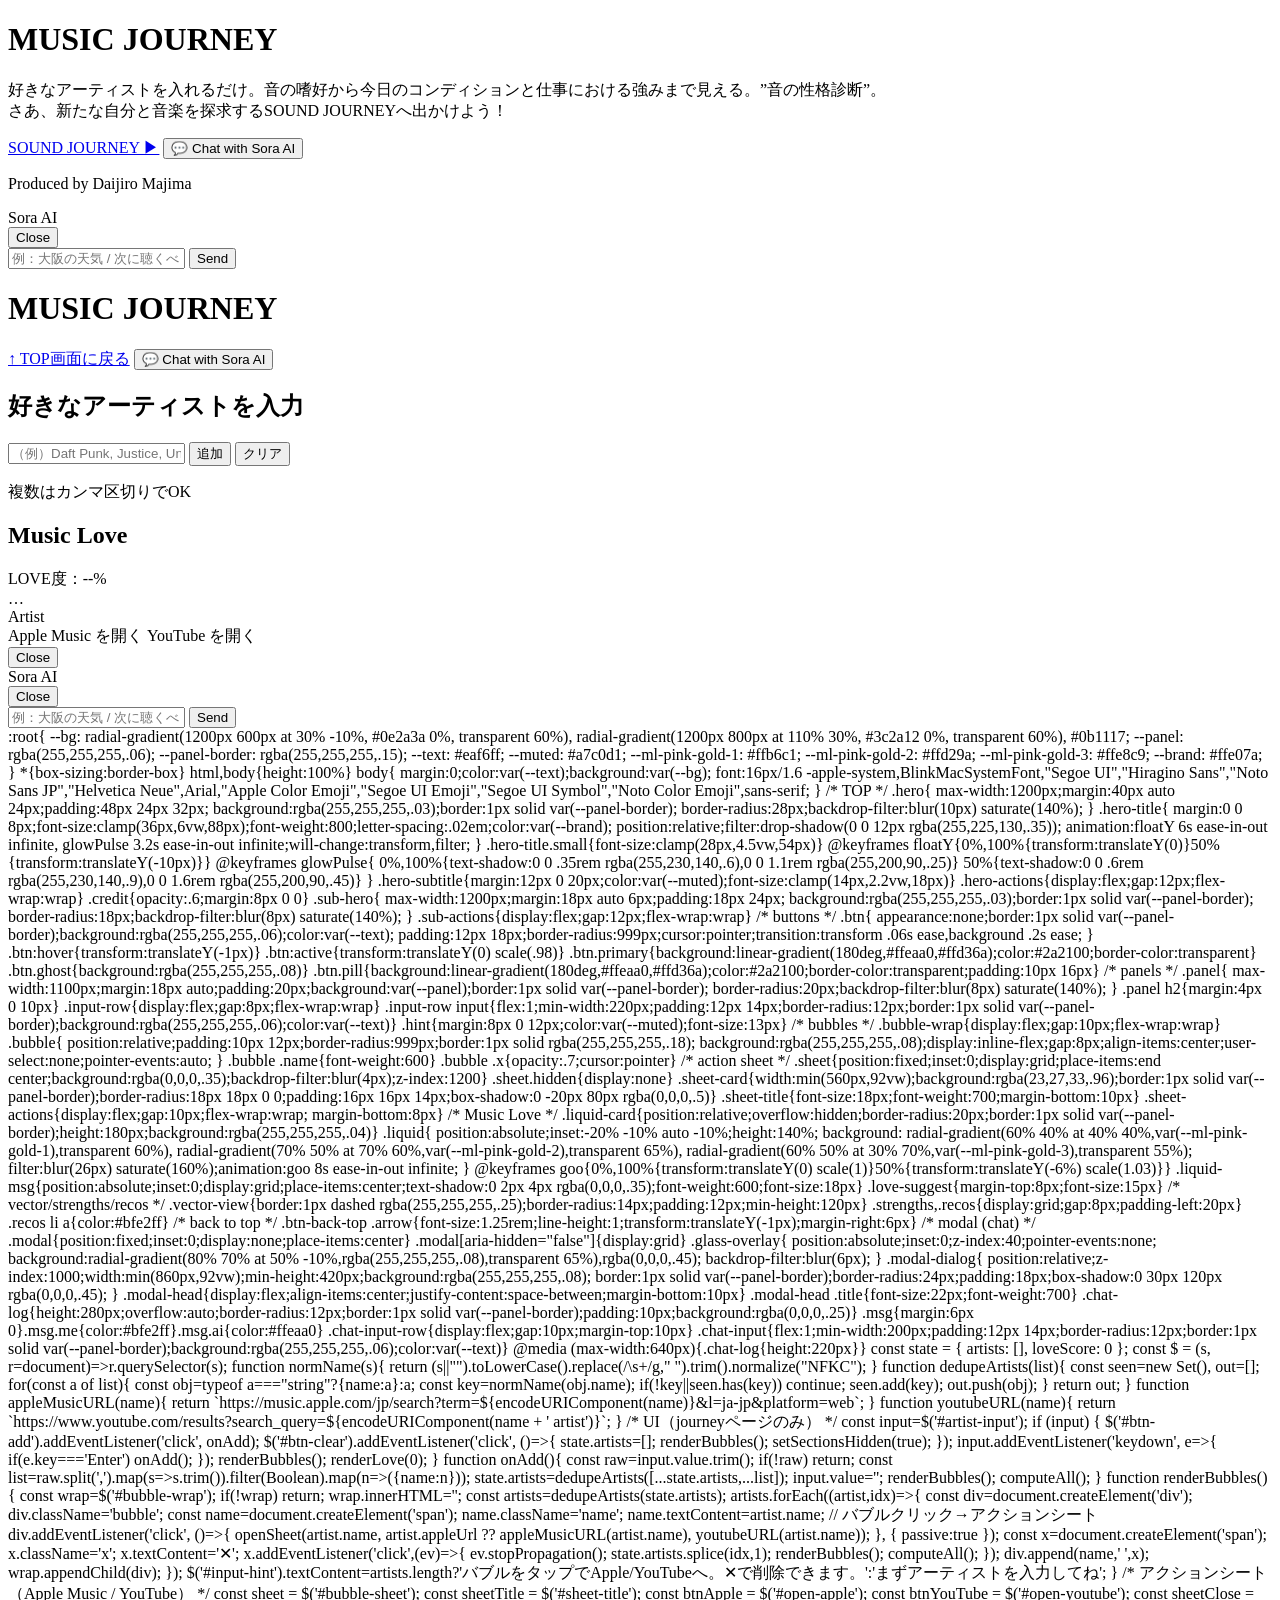
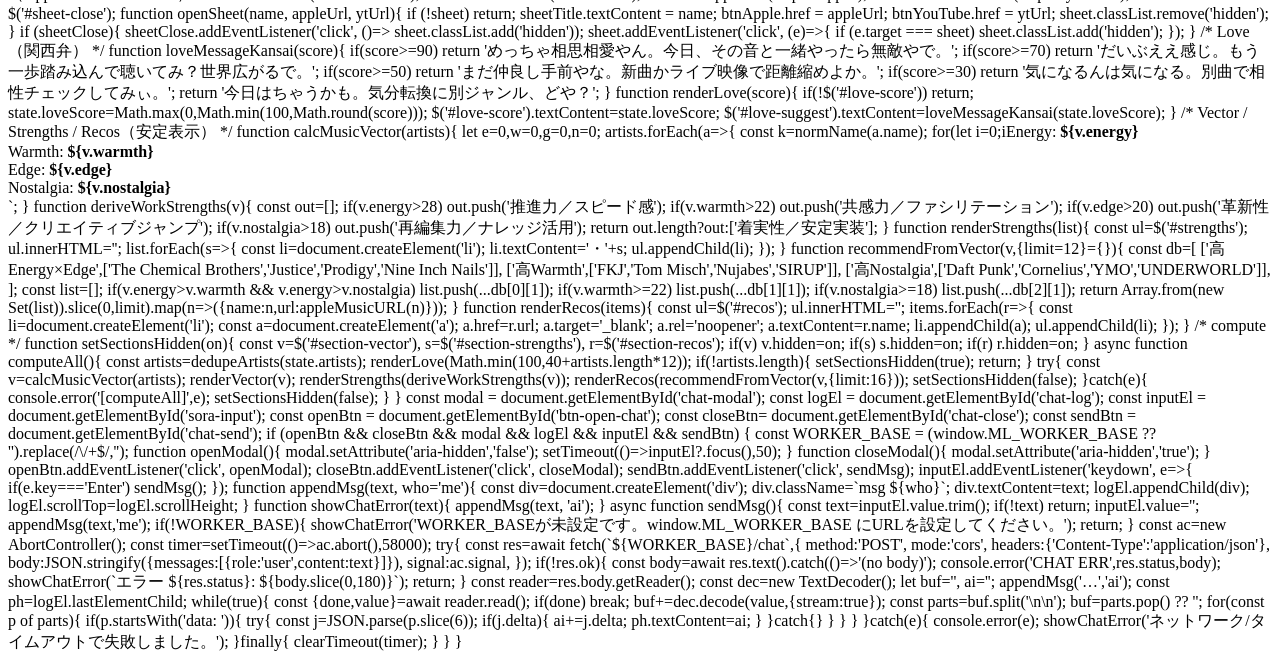
==== commit 21bd4a32: "fix(ui): TOP/遷移先の2ページ構成を復元し、バブルのアクションシート(Apple/YouTube)と分析・提言・リコメンドを再実装 ■ 変更点 - index.html（TOP）と jou" ====
--- a/index.html
+++ b/index.html
@@ -5,378 +5,7 @@
     <meta charset="utf-8" />
     <meta name="viewport" content="width=device-width, initial-scale=1, viewport-fit=cover" />
     <title>MusicLens PRO MAX</title>
-
-    <style>
-        :root {
-            --bg: radial-gradient(1200px 600px at 30% -10%, #0e2a3a 0%, transparent 60%),
-                radial-gradient(1200px 800px at 110% 30%, #3c2a12 0%, transparent 60%),
-                #0b1117;
-            --panel: rgba(255, 255, 255, .06);
-            --panel-border: rgba(255, 255, 255, .15);
-            --text: #eaf6ff;
-            --muted: #a7c0d1;
-            --ml-pink-gold-1: #ffb6c1;
-            --ml-pink-gold-2: #ffd29a;
-            --ml-pink-gold-3: #ffe8c9;
-            --brand: #ffe07a;
-        }
-
-        * {
-            box-sizing: border-box
-        }
-
-        html,
-        body {
-            height: 100%
-        }
-
-        body {
-            margin: 0;
-            color: var(--text);
-            background: var(--bg);
-            font: 16px/1.6 -apple-system, BlinkMacSystemFont, "Segoe UI", "Hiragino Sans", "Noto Sans JP", "Helvetica Neue", Arial, "Apple Color Emoji", "Segoe UI Emoji", "Segoe UI Symbol", "Noto Color Emoji", sans-serif;
-        }
-
-        /* hero */
-        .hero {
-            max-width: 1200px;
-            margin: 40px auto 24px;
-            padding: 48px 24px 32px;
-            background: rgba(255, 255, 255, .03);
-            border: 1px solid var(--panel-border);
-            border-radius: 28px;
-            backdrop-filter: blur(10px) saturate(140%);
-        }
-
-        .hero-title {
-            margin: 0 0 8px;
-            font-size: clamp(36px, 6vw, 88px);
-            font-weight: 800;
-            letter-spacing: .02em;
-            color: var(--brand);
-            position: relative;
-            filter: drop-shadow(0 0 12px rgba(255, 225, 130, .35));
-            animation: floatY 6s ease-in-out infinite, glowPulse 3.2s ease-in-out infinite;
-            will-change: transform, filter;
-        }
-
-        @keyframes floatY {
-
-            0%,
-            100% {
-                transform: translateY(0)
-            }
-
-            50% {
-                transform: translateY(-10px)
-            }
-        }
-
-        @keyframes glowPulse {
-
-            0%,
-            100% {
-                text-shadow: 0 0 .35rem rgba(255, 230, 140, .6), 0 0 1.1rem rgba(255, 200, 90, .25)
-            }
-
-            50% {
-                text-shadow: 0 0 .6rem rgba(255, 230, 140, .9), 0 0 1.6rem rgba(255, 200, 90, .45)
-            }
-        }
-
-        .hero-subtitle {
-            margin: 12px 0 20px;
-            color: var(--muted);
-            font-size: clamp(14px, 2.2vw, 18px)
-        }
-
-        .hero-actions {
-            display: flex;
-            gap: 12px;
-            flex-wrap: wrap
-        }
-
-        .credit {
-            opacity: .6;
-            margin: 8px 0 0
-        }
-
-        /* buttons */
-        .btn {
-            appearance: none;
-            border: 1px solid var(--panel-border);
-            background: rgba(255, 255, 255, .06);
-            color: var(--text);
-            padding: 12px 18px;
-            border-radius: 999px;
-            cursor: pointer;
-            transition: transform .06s ease, background .2s ease;
-        }
-
-        .btn:hover {
-            transform: translateY(-1px)
-        }
-
-        .btn:active {
-            transform: translateY(0) scale(.98)
-        }
-
-        .btn.primary {
-            background: linear-gradient(180deg, #ffeaa0, #ffd36a);
-            color: #2a2100;
-            border-color: transparent
-        }
-
-        .btn.ghost {
-            background: rgba(255, 255, 255, .08)
-        }
-
-        .btn.pill {
-            background: linear-gradient(180deg, #ffeaa0, #ffd36a);
-            color: #2a2100;
-            border-color: transparent;
-            padding: 10px 16px
-        }
-
-        /* panels */
-        .panel {
-            max-width: 1100px;
-            margin: 18px auto;
-            padding: 20px;
-            background: var(--panel);
-            border: 1px solid var(--panel-border);
-            border-radius: 20px;
-            backdrop-filter: blur(8px) saturate(140%);
-        }
-
-        .panel h2 {
-            margin: 4px 0 10px
-        }
-
-        .input-row {
-            display: flex;
-            gap: 8px;
-            flex-wrap: wrap
-        }
-
-        .input-row input {
-            flex: 1;
-            min-width: 220px;
-            padding: 12px 14px;
-            border-radius: 12px;
-            border: 1px solid var(--panel-border);
-            background: rgba(255, 255, 255, .06);
-            color: var(--text)
-        }
-
-        .hint {
-            margin: 8px 0 12px;
-            color: var(--muted);
-            font-size: 13px
-        }
-
-        /* bubbles */
-        .bubble-wrap {
-            display: flex;
-            gap: 10px;
-            flex-wrap: wrap
-        }
-
-        .bubble {
-            position: relative;
-            padding: 10px 12px;
-            border-radius: 999px;
-            border: 1px solid rgba(255, 255, 255, .18);
-            background: rgba(255, 255, 255, .08);
-            display: inline-flex;
-            gap: 8px;
-            align-items: center;
-            user-select: none;
-            pointer-events: auto;
-        }
-
-        .bubble a {
-            pointer-events: auto;
-            text-decoration: none;
-            color: #bfe2ff;
-            border-bottom: 1px dotted rgba(191, 226, 255, .5)
-        }
-
-        .bubble .x {
-            opacity: .7;
-            cursor: pointer
-        }
-
-        /* Music Love */
-        .liquid-card {
-            position: relative;
-            overflow: hidden;
-            border-radius: 20px;
-            border: 1px solid var(--panel-border);
-            height: 180px;
-            background: rgba(255, 255, 255, .04)
-        }
-
-        .liquid {
-            position: absolute;
-            inset: -20% -10% auto -10%;
-            height: 140%;
-            background:
-                radial-gradient(60% 40% at 40% 40%, var(--ml-pink-gold-1), transparent 60%),
-                radial-gradient(70% 50% at 70% 60%, var(--ml-pink-gold-2), transparent 65%),
-                radial-gradient(60% 50% at 30% 70%, var(--ml-pink-gold-3), transparent 55%);
-            filter: blur(26px) saturate(160%);
-            animation: goo 8s ease-in-out infinite;
-        }
-
-        @keyframes goo {
-
-            0%,
-            100% {
-                transform: translateY(0) scale(1)
-            }
-
-            50% {
-                transform: translateY(-6%) scale(1.03)
-            }
-        }
-
-        .liquid-msg {
-            position: absolute;
-            inset: 0;
-            display: grid;
-            place-items: center;
-            text-shadow: 0 2px 4px rgba(0, 0, 0, .35);
-            font-weight: 600;
-            font-size: 18px
-        }
-
-        .love-suggest {
-            margin-top: 8px;
-            font-size: 15px
-        }
-
-        /* vector/strengths/recos */
-        .vector-view {
-            border: 1px dashed rgba(255, 255, 255, .25);
-            border-radius: 14px;
-            padding: 12px;
-            min-height: 120px
-        }
-
-        .strengths,
-        .recos {
-            display: grid;
-            gap: 8px;
-            padding-left: 20px
-        }
-
-        .recos li a {
-            color: #bfe2ff
-        }
-
-        /* back to top */
-        .back-top-wrap {
-            display: flex;
-            justify-content: center;
-            margin: 26px 0 40px
-        }
-
-        .btn-back-top .arrow {
-            font-size: 1.25rem;
-            line-height: 1;
-            transform: translateY(-1px);
-            margin-right: 6px
-        }
-
-        /* modal */
-        .modal {
-            position: fixed;
-            inset: 0;
-            display: none;
-            place-items: center
-        }
-
-        .modal[aria-hidden="false"] {
-            display: grid
-        }
-
-        .glass-overlay {
-            position: absolute;
-            inset: 0;
-            z-index: 40;
-            pointer-events: none;
-            background: radial-gradient(80% 70% at 50% -10%, rgba(255, 255, 255, .08), transparent 65%), rgba(0, 0, 0, .45);
-            backdrop-filter: blur(6px);
-        }
-
-        .modal-dialog {
-            position: relative;
-            z-index: 1000;
-            width: min(860px, 92vw);
-            min-height: 420px;
-            background: rgba(255, 255, 255, .08);
-            border: 1px solid var(--panel-border);
-            border-radius: 24px;
-            padding: 18px;
-            box-shadow: 0 30px 120px rgba(0, 0, 0, .45);
-        }
-
-        .modal-head {
-            display: flex;
-            align-items: center;
-            justify-content: space-between;
-            margin-bottom: 10px
-        }
-
-        .modal-head .title {
-            font-size: 22px;
-            font-weight: 700
-        }
-
-        .chat-log {
-            height: 280px;
-            overflow: auto;
-            border-radius: 12px;
-            border: 1px solid var(--panel-border);
-            padding: 10px;
-            background: rgba(0, 0, 0, .25)
-        }
-
-        .msg {
-            margin: 6px 0
-        }
-
-        .msg.me {
-            color: #bfe2ff
-        }
-
-        .msg.ai {
-            color: #ffeaa0
-        }
-
-        .chat-input-row {
-            display: flex;
-            gap: 10px;
-            margin-top: 10px
-        }
-
-        .chat-input {
-            flex: 1;
-            min-width: 200px;
-            padding: 12px 14px;
-            border-radius: 12px;
-            border: 1px solid var(--panel-border);
-            background: rgba(255, 255, 255, .06);
-            color: var(--text)
-        }
-
-        @media (max-width:640px) {
-            .chat-log {
-                height: 220px
-            }
-        }
-    </style>
+    <link rel="stylesheet" href="./styles.css?v=20251105b" />
 </head>
 
 <body>
@@ -387,10 +16,52 @@
             さあ、新たな自分と音楽を探求するSOUND JOURNEYへ出かけよう！
         </p>
         <div class="hero-actions">
-            <button id="btn-start" class="btn primary">SOUND JOURNEY ▶</button>
+            <a class="btn primary" href="./journey.html">SOUND JOURNEY ▶</a>
             <button id="btn-open-chat" class="btn ghost">💬 Chat with Sora AI</button>
         </div>
         <p class="credit">Produced by Daijiro Majima</p>
+    </header>
+
+    <!-- Chat with Sora AI Modal -->
+    <div id="chat-modal" class="modal" aria-hidden="true">
+        <div class="glass-overlay"></div>
+        <div class="modal-dialog" role="dialog" aria-modal="true">
+            <div class="modal-head">
+                <div class="title">Sora AI</div>
+                <button id="chat-close" class="btn pill">Close</button>
+            </div>
+            <div id="chat-log" class="chat-log"></div>
+            <div class="chat-input-row">
+                <input id="sora-input" class="chat-input" placeholder="例：大阪の天気 / 次に聴くべき曲" />
+                <button id="chat-send" class="btn pill">Send</button>
+            </div>
+        </div>
+    </div>
+
+    <script>
+        // 必要に応じて設定：window.ML_WORKER_BASE = "https://YOUR-WORKER.workers.dev";
+    </script>
+    <script src="./chat.js?v=20251105b" type="module"></script>
+</body>
+
+</html>
+<!doctype html>
+<html lang="ja">
+
+<head>
+    <meta charset="utf-8" />
+    <meta name="viewport" content="width=device-width, initial-scale=1, viewport-fit=cover" />
+    <title>MusicLens – Sound Journey</title>
+    <link rel="stylesheet" href="./styles.css?v=20251105b" />
+</head>
+
+<body>
+    <header class="sub-hero">
+        <h1 class="hero-title small">MUSIC JOURNEY</h1>
+        <div class="sub-actions">
+            <a class="btn ghost btn-back-top" href="./index.html"><span class="arrow">↑</span> TOP画面に戻る</a>
+            <button id="btn-open-chat" class="btn ghost">💬 Chat with Sora AI</button>
+        </div>
     </header>
 
     <main id="main">
@@ -432,15 +103,21 @@
             <h2>Music Recommendations</h2>
             <ul id="recos" class="recos"></ul>
         </section>
-
-        <div class="back-top-wrap">
-            <a id="back-top" class="btn ghost btn-back-top" href="#top">
-                <span class="arrow">↑</span> TOP画面に戻る
-            </a>
+    </main>
+
+    <!-- バブル用アクションシート -->
+    <div id="bubble-sheet" class="sheet hidden" role="dialog" aria-modal="true">
+        <div class="sheet-card">
+            <div class="sheet-title" id="sheet-title">Artist</div>
+            <div class="sheet-actions">
+                <a id="open-apple" class="btn primary" target="_blank" rel="noopener">Apple Music を開く</a>
+                <a id="open-youtube" class="btn ghost" target="_blank" rel="noopener">YouTube を開く</a>
+            </div>
+            <button id="sheet-close" class="btn pill">Close</button>
         </div>
-    </main>
-
-    <!-- Chat with Sora AI Modal -->
+    </div>
+
+    <!-- Chat with Sora AI Modal（遷移先でも利用可） -->
     <div id="chat-modal" class="modal" aria-hidden="true">
         <div class="glass-overlay"></div>
         <div class="modal-dialog" role="dialog" aria-modal="true">
@@ -456,206 +133,355 @@
         </div>
     </div>
 
-    <!-- 必要なら設定（末尾スラ無し）: window.ML_WORKER_BASE = "https://YOUR-WORKER.workers.dev"; -->
-    <script type="module">
-        // ========= アプリ本体 =========
-        const state = { artists: [], loveScore: 0 };
-        const $ = (s, r = document) => r.querySelector(s);
-
-        function normName(s) { return (s || "").toLowerCase().replace(/\s+/g, " ").trim().normalize("NFKC"); }
-        function dedupeArtists(list) {
-            const seen = new Set(), out = [];
-            for (const a of list) {
-                const obj = typeof a === "string" ? { name: a } : a;
-                const key = normName(obj.name);
-                if (!key || seen.has(key)) continue;
-                seen.add(key); out.push(obj);
-            } return out;
-        }
-        function appleMusicURL(name) {
-            return `https://music.apple.com/jp/search?term=${encodeURIComponent(name)}&l=ja-jp&platform=web`;
-        }
-
-        /* UI */
-        const input = $('#artist-input');
-        $('#btn-add').addEventListener('click', onAdd);
-        $('#btn-clear').addEventListener('click', () => { state.artists = []; renderBubbles(); setSectionsHidden(true); });
-        $('#btn-start').addEventListener('click', () => input?.focus());
-        $('#back-top').addEventListener('click', e => { e.preventDefault(); window.scrollTo({ top: 0, behavior: 'smooth' }); });
-        input.addEventListener('keydown', e => { if (e.key === 'Enter') onAdd(); });
-
-        function onAdd() {
-            const raw = input.value.trim(); if (!raw) return;
-            const list = raw.split(',').map(s => s.trim()).filter(Boolean).map(n => ({ name: n }));
-            state.artists = dedupeArtists([...state.artists, ...list]);
-            input.value = ''; renderBubbles(); computeAll();
-        }
-
-        function renderBubbles() {
-            const wrap = $('#bubble-wrap'); wrap.innerHTML = '';
-            const artists = dedupeArtists(state.artists);
-            artists.forEach((artist, idx) => {
-                const div = document.createElement('div'); div.className = 'bubble';
-                const label = document.createElement('span'); label.textContent = artist.name;
-
-                const a = document.createElement('a'); a.textContent = 'Apple Music';
-                a.href = artist.appleUrl ?? appleMusicURL(artist.name);
-                a.target = '_blank'; a.rel = 'noopener noreferrer';
-                a.addEventListener('click', ev => { ev.stopPropagation(); }, { passive: true });
-
-                const x = document.createElement('span'); x.className = 'x'; x.textContent = '✕';
-                x.addEventListener('click', () => { state.artists.splice(idx, 1); renderBubbles(); computeAll(); });
-
-                div.append(label, ' ', a, ' ', x); wrap.appendChild(div);
-            });
-            $('#input-hint').textContent = artists.length ? 'バブルを削除して調整できます' : 'まずアーティストを入力してね';
-        }
-
-        /* Love（関西弁） */
-        function loveMessageKansai(score) {
-            if (score >= 90) return 'めっちゃ相思相愛やん。今日、その音と一緒やったら無敵やで。';
-            if (score >= 70) return 'だいぶええ感じ。もう一歩踏み込んで聴いてみ？世界広がるで。';
-            if (score >= 50) return 'まだ仲良し手前やな。新曲かライブ映像で距離縮めよか。';
-            if (score >= 30) return '気になるんは気になる。別曲で相性チェックしてみぃ。';
-            return '今日はちゃうかも。気分転換に別ジャンル、どや？';
-        }
-        function renderLove(score) {
-            state.loveScore = Math.max(0, Math.min(100, Math.round(score)));
-            $('#love-score').textContent = state.loveScore;
-            $('#love-suggest').textContent = loveMessageKansai(state.loveScore);
-        }
-
-        /* Vector / Strengths / Recos（安定表示版） */
-        function calcMusicVector(artists) {
-            let e = 0, w = 0, g = 0, n = 0;
-            artists.forEach(a => {
-                const k = normName(a.name);
-                for (let i = 0; i < k.length; i++) { const v = k.charCodeAt(i); e += (v % 7); w += (v % 5); g += (v % 3); n += (v % 11); }
-            });
-            const sum = Math.max(1, e + w + g + n);
-            return { energy: +(e / sum * 100).toFixed(1), warmth: +(w / sum * 100).toFixed(1), edge: +(g / sum * 100).toFixed(1), nostalgia: +(n / sum * 100).toFixed(1) };
-        }
-        function renderVector(v) {
-            $('#vector-view').innerHTML = `
-        <div>Energy: <b>${v.energy}</b></div>
-        <div>Warmth: <b>${v.warmth}</b></div>
-        <div>Edge: <b>${v.edge}</b></div>
-        <div>Nostalgia: <b>${v.nostalgia}</b></div>`;
-        }
-        function deriveWorkStrengths(v) {
-            const out = []; if (v.energy > 28) out.push('推進力／スピード感');
-            if (v.warmth > 22) out.push('共感力／ファシリテーション');
-            if (v.edge > 20) out.push('革新性／クリエイティブジャンプ');
-            if (v.nostalgia > 18) out.push('再編集力／ナレッジ活用');
-            return out.length ? out : ['着実性／安定実装'];
-        }
-        function renderStrengths(list) {
-            const ul = $('#strengths'); ul.innerHTML = '';
-            list.forEach(s => { const li = document.createElement('li'); li.textContent = '・' + s; ul.appendChild(li); });
-        }
-        function recommendFromVector(v, { limit = 12 } = {}) {
-            const db = [
-                ['高Energy×Edge', ['The Chemical Brothers', 'Justice', 'Prodigy', 'Nine Inch Nails']],
-                ['高Warmth', ['FKJ', 'Tom Misch', 'Nujabes', 'SIRUP']],
-                ['高Nostalgia', ['Daft Punk', 'Cornelius', 'YMO', 'UNDERWORLD']],
-            ];
-            const list = [];
-            if (v.energy > v.warmth && v.energy > v.nostalgia) list.push(...db[0][1]);
-            if (v.warmth >= 22) list.push(...db[1][1]);
-            if (v.nostalgia >= 18) list.push(...db[2][1]);
-            return Array.from(new Set(list)).slice(0, limit).map(n => ({ name: n, url: appleMusicURL(n) }));
-        }
-        function renderRecos(items) {
-            const ul = $('#recos'); ul.innerHTML = '';
-            items.forEach(r => {
-                const li = document.createElement('li'); const a = document.createElement('a');
-                a.href = r.url; a.target = '_blank'; a.rel = 'noopener'; a.textContent = r.name;
-                li.appendChild(a); ul.appendChild(li);
-            });
-        }
-
-        function setSectionsHidden(on) {
-            $('#section-vector').hidden = on; $('#section-strengths').hidden = on; $('#section-recos').hidden = on;
-        }
-        async function computeAll() {
-            const artists = dedupeArtists(state.artists);
-            renderLove(Math.min(100, 40 + artists.length * 12));
-            if (!artists.length) { setSectionsHidden(true); return; }
-            try {
-                const v = calcMusicVector(artists); renderVector(v);
-                renderStrengths(deriveWorkStrengths(v));
-                renderRecos(recommendFromVector(v, { limit: 16 }));
-                setSectionsHidden(false);
-            } catch (e) { console.error('[computeAll]', e); setSectionsHidden(false); }
-        }
-
-        /* 初期 */
-        renderBubbles(); renderLove(0);
+    <script>
+        // 必要に応じて設定：window.ML_WORKER_BASE = "https://YOUR-WORKER.workers.dev";
     </script>
-
-    <script type="module">
-        // ========= チャット =========
-        const modal = document.getElementById('chat-modal');
-        const logEl = document.getElementById('chat-log');
-        const inputEl = document.getElementById('sora-input');
-        const openBtn = document.getElementById('btn-open-chat');
-        const closeBtn = document.getElementById('chat-close');
-        const sendBtn = document.getElementById('chat-send');
-
-        const WORKER_BASE = (window.ML_WORKER_BASE ?? '').replace(/\/+$/, '');
-
-        function openModal() { modal.setAttribute('aria-hidden', 'false'); setTimeout(() => inputEl?.focus(), 50); }
-        function closeModal() { modal.setAttribute('aria-hidden', 'true'); }
-        openBtn.addEventListener('click', openModal);
-        closeBtn.addEventListener('click', closeModal);
-
-        sendBtn.addEventListener('click', sendMsg);
-        inputEl.addEventListener('keydown', e => { if (e.key === 'Enter') sendMsg(); });
-
-        function appendMsg(text, who = 'me') {
-            const div = document.createElement('div'); div.className = `msg ${who}`; div.textContent = text;
-            logEl.appendChild(div); logEl.scrollTop = logEl.scrollHeight;
-        }
-        function showChatError(text) { appendMsg(text, 'ai'); }
-
-        async function sendMsg() {
-            const text = inputEl.value.trim(); if (!text) return;
-            inputEl.value = ''; appendMsg(text, 'me');
-
-            if (!WORKER_BASE) { showChatError('WORKER_BASEが未設定です。window.ML_WORKER_BASE にURLを設定してください。'); return; }
-
-            const ac = new AbortController(); const timer = setTimeout(() => ac.abort(), 58000);
-            try {
-                const res = await fetch(`${WORKER_BASE}/chat`, {
-                    method: 'POST', mode: 'cors',
-                    headers: { 'Content-Type': 'application/json' },
-                    body: JSON.stringify({ messages: [{ role: 'user', content: text }] }),
-                    signal: ac.signal,
-                });
-                if (!res.ok) {
-                    const body = await res.text().catch(() => '(no body)');
-                    console.error('CHAT ERR', res.status, body);
-                    showChatError(`エラー ${res.status}: ${body.slice(0, 180)}`);
-                    return;
-                }
-                const reader = res.body.getReader(); const dec = new TextDecoder();
-                let buf = '', ai = ''; appendMsg('…', 'ai'); const ph = logEl.lastElementChild;
-                while (true) {
-                    const { done, value } = await reader.read(); if (done) break;
-                    buf += dec.decode(value, { stream: true });
-                    const parts = buf.split('\n\n'); buf = parts.pop() ?? '';
-                    for (const p of parts) {
-                        if (p.startsWith('data: ')) {
-                            try { const j = JSON.parse(p.slice(6)); if (j.delta) { ai += j.delta; ph.textContent = ai; } } catch { }
-                        }
-                    }
-                }
-            } catch (e) {
-                console.error(e);
-                showChatError('ネットワーク/タイムアウトで失敗しました。');
-            } finally { clearTimeout(timer); }
-        }
-    </script>
+    <script src="./app.js?v=20251105b" type="module"></script>
+    <script src="./chat.js?v=20251105b" type="module"></script>
 </body>
 
-</html>+</html>
+:root{
+--bg: radial-gradient(1200px 600px at 30% -10%, #0e2a3a 0%, transparent 60%),
+radial-gradient(1200px 800px at 110% 30%, #3c2a12 0%, transparent 60%),
+#0b1117;
+--panel: rgba(255,255,255,.06);
+--panel-border: rgba(255,255,255,.15);
+--text: #eaf6ff;
+--muted: #a7c0d1;
+--ml-pink-gold-1: #ffb6c1;
+--ml-pink-gold-2: #ffd29a;
+--ml-pink-gold-3: #ffe8c9;
+--brand: #ffe07a;
+}
+*{box-sizing:border-box} html,body{height:100%}
+body{
+margin:0;color:var(--text);background:var(--bg);
+font:16px/1.6 -apple-system,BlinkMacSystemFont,"Segoe UI","Hiragino Sans","Noto Sans JP","Helvetica Neue",Arial,"Apple
+Color Emoji","Segoe UI Emoji","Segoe UI Symbol","Noto Color Emoji",sans-serif;
+}
+
+/* TOP */
+.hero{
+max-width:1200px;margin:40px auto 24px;padding:48px 24px 32px;
+background:rgba(255,255,255,.03);border:1px solid var(--panel-border);
+border-radius:28px;backdrop-filter:blur(10px) saturate(140%);
+}
+.hero-title{
+margin:0 0 8px;font-size:clamp(36px,6vw,88px);font-weight:800;letter-spacing:.02em;color:var(--brand);
+position:relative;filter:drop-shadow(0 0 12px rgba(255,225,130,.35));
+animation:floatY 6s ease-in-out infinite, glowPulse 3.2s ease-in-out infinite;will-change:transform,filter;
+}
+.hero-title.small{font-size:clamp(28px,4.5vw,54px)}
+@keyframes floatY{0%,100%{transform:translateY(0)}50%{transform:translateY(-10px)}}
+@keyframes glowPulse{
+0%,100%{text-shadow:0 0 .35rem rgba(255,230,140,.6),0 0 1.1rem rgba(255,200,90,.25)}
+50%{text-shadow:0 0 .6rem rgba(255,230,140,.9),0 0 1.6rem rgba(255,200,90,.45)}
+}
+.hero-subtitle{margin:12px 0 20px;color:var(--muted);font-size:clamp(14px,2.2vw,18px)}
+.hero-actions{display:flex;gap:12px;flex-wrap:wrap}
+.credit{opacity:.6;margin:8px 0 0}
+
+.sub-hero{
+max-width:1200px;margin:18px auto 6px;padding:18px 24px;
+background:rgba(255,255,255,.03);border:1px solid var(--panel-border);
+border-radius:18px;backdrop-filter:blur(8px) saturate(140%);
+}
+.sub-actions{display:flex;gap:12px;flex-wrap:wrap}
+
+/* buttons */
+.btn{
+appearance:none;border:1px solid var(--panel-border);background:rgba(255,255,255,.06);color:var(--text);
+padding:12px 18px;border-radius:999px;cursor:pointer;transition:transform .06s ease,background .2s ease;
+}
+.btn:hover{transform:translateY(-1px)}
+.btn:active{transform:translateY(0) scale(.98)}
+.btn.primary{background:linear-gradient(180deg,#ffeaa0,#ffd36a);color:#2a2100;border-color:transparent}
+.btn.ghost{background:rgba(255,255,255,.08)}
+.btn.pill{background:linear-gradient(180deg,#ffeaa0,#ffd36a);color:#2a2100;border-color:transparent;padding:10px 16px}
+
+/* panels */
+.panel{
+max-width:1100px;margin:18px auto;padding:20px;background:var(--panel);border:1px solid var(--panel-border);
+border-radius:20px;backdrop-filter:blur(8px) saturate(140%);
+}
+.panel h2{margin:4px 0 10px}
+.input-row{display:flex;gap:8px;flex-wrap:wrap}
+.input-row input{flex:1;min-width:220px;padding:12px 14px;border-radius:12px;border:1px solid
+var(--panel-border);background:rgba(255,255,255,.06);color:var(--text)}
+.hint{margin:8px 0 12px;color:var(--muted);font-size:13px}
+
+/* bubbles */
+.bubble-wrap{display:flex;gap:10px;flex-wrap:wrap}
+.bubble{
+position:relative;padding:10px 12px;border-radius:999px;border:1px solid rgba(255,255,255,.18);
+background:rgba(255,255,255,.08);display:inline-flex;gap:8px;align-items:center;user-select:none;pointer-events:auto;
+}
+.bubble .name{font-weight:600}
+.bubble .x{opacity:.7;cursor:pointer}
+
+/* action sheet */
+.sheet{position:fixed;inset:0;display:grid;place-items:end
+center;background:rgba(0,0,0,.35);backdrop-filter:blur(4px);z-index:1200}
+.sheet.hidden{display:none}
+.sheet-card{width:min(560px,92vw);background:rgba(23,27,33,.96);border:1px solid var(--panel-border);border-radius:18px
+18px 0 0;padding:16px 16px 14px;box-shadow:0 -20px 80px rgba(0,0,0,.5)}
+.sheet-title{font-size:18px;font-weight:700;margin-bottom:10px}
+.sheet-actions{display:flex;gap:10px;flex-wrap:wrap; margin-bottom:8px}
+
+/* Music Love */
+.liquid-card{position:relative;overflow:hidden;border-radius:20px;border:1px solid
+var(--panel-border);height:180px;background:rgba(255,255,255,.04)}
+.liquid{
+position:absolute;inset:-20% -10% auto -10%;height:140%;
+background:
+radial-gradient(60% 40% at 40% 40%,var(--ml-pink-gold-1),transparent 60%),
+radial-gradient(70% 50% at 70% 60%,var(--ml-pink-gold-2),transparent 65%),
+radial-gradient(60% 50% at 30% 70%,var(--ml-pink-gold-3),transparent 55%);
+filter:blur(26px) saturate(160%);animation:goo 8s ease-in-out infinite;
+}
+@keyframes goo{0%,100%{transform:translateY(0) scale(1)}50%{transform:translateY(-6%) scale(1.03)}}
+.liquid-msg{position:absolute;inset:0;display:grid;place-items:center;text-shadow:0 2px 4px
+rgba(0,0,0,.35);font-weight:600;font-size:18px}
+.love-suggest{margin-top:8px;font-size:15px}
+
+/* vector/strengths/recos */
+.vector-view{border:1px dashed rgba(255,255,255,.25);border-radius:14px;padding:12px;min-height:120px}
+.strengths,.recos{display:grid;gap:8px;padding-left:20px}
+.recos li a{color:#bfe2ff}
+
+/* back to top */
+.btn-back-top .arrow{font-size:1.25rem;line-height:1;transform:translateY(-1px);margin-right:6px}
+
+/* modal (chat) */
+.modal{position:fixed;inset:0;display:none;place-items:center}
+.modal[aria-hidden="false"]{display:grid}
+.glass-overlay{
+position:absolute;inset:0;z-index:40;pointer-events:none;
+background:radial-gradient(80% 70% at 50% -10%,rgba(255,255,255,.08),transparent 65%),rgba(0,0,0,.45);
+backdrop-filter:blur(6px);
+}
+.modal-dialog{
+position:relative;z-index:1000;width:min(860px,92vw);min-height:420px;background:rgba(255,255,255,.08);
+border:1px solid var(--panel-border);border-radius:24px;padding:18px;box-shadow:0 30px 120px rgba(0,0,0,.45);
+}
+.modal-head{display:flex;align-items:center;justify-content:space-between;margin-bottom:10px}
+.modal-head .title{font-size:22px;font-weight:700}
+.chat-log{height:280px;overflow:auto;border-radius:12px;border:1px solid
+var(--panel-border);padding:10px;background:rgba(0,0,0,.25)}
+.msg{margin:6px 0}.msg.me{color:#bfe2ff}.msg.ai{color:#ffeaa0}
+.chat-input-row{display:flex;gap:10px;margin-top:10px}
+.chat-input{flex:1;min-width:200px;padding:12px 14px;border-radius:12px;border:1px solid
+var(--panel-border);background:rgba(255,255,255,.06);color:var(--text)}
+@media (max-width:640px){.chat-log{height:220px}}
+const state = { artists: [], loveScore: 0 };
+const $ = (s, r=document)=>r.querySelector(s);
+
+function normName(s){ return (s||"").toLowerCase().replace(/\s+/g," ").trim().normalize("NFKC"); }
+function dedupeArtists(list){
+const seen=new Set(), out=[];
+for(const a of list){
+const obj=typeof a==="string"?{name:a}:a;
+const key=normName(obj.name);
+if(!key||seen.has(key)) continue;
+seen.add(key); out.push(obj);
+} return out;
+}
+function appleMusicURL(name){
+return `https://music.apple.com/jp/search?term=${encodeURIComponent(name)}&l=ja-jp&platform=web`;
+}
+function youtubeURL(name){
+return `https://www.youtube.com/results?search_query=${encodeURIComponent(name + ' artist')}`;
+}
+
+/* UI（journeyページのみ） */
+const input=$('#artist-input');
+if (input) {
+$('#btn-add').addEventListener('click', onAdd);
+$('#btn-clear').addEventListener('click', ()=>{ state.artists=[]; renderBubbles(); setSectionsHidden(true); });
+input.addEventListener('keydown', e=>{ if(e.key==='Enter') onAdd(); });
+
+renderBubbles();
+renderLove(0);
+}
+
+function onAdd(){
+const raw=input.value.trim(); if(!raw) return;
+const list=raw.split(',').map(s=>s.trim()).filter(Boolean).map(n=>({name:n}));
+state.artists=dedupeArtists([...state.artists,...list]);
+input.value=''; renderBubbles(); computeAll();
+}
+
+function renderBubbles(){
+const wrap=$('#bubble-wrap'); if(!wrap) return; wrap.innerHTML='';
+const artists=dedupeArtists(state.artists);
+artists.forEach((artist,idx)=>{
+const div=document.createElement('div'); div.className='bubble';
+const name=document.createElement('span'); name.className='name'; name.textContent=artist.name;
+
+// バブルクリック→アクションシート
+div.addEventListener('click', ()=>{
+openSheet(artist.name, artist.appleUrl ?? appleMusicURL(artist.name), youtubeURL(artist.name));
+}, { passive:true });
+
+const x=document.createElement('span'); x.className='x'; x.textContent='✕';
+x.addEventListener('click',(ev)=>{ ev.stopPropagation(); state.artists.splice(idx,1); renderBubbles(); computeAll(); });
+
+div.append(name,' ',x); wrap.appendChild(div);
+});
+$('#input-hint').textContent=artists.length?'バブルをタップでApple/YouTubeへ。✕で削除できます。':'まずアーティストを入力してね';
+}
+
+/* アクションシート（Apple Music / YouTube） */
+const sheet = $('#bubble-sheet');
+const sheetTitle = $('#sheet-title');
+const btnApple = $('#open-apple');
+const btnYouTube = $('#open-youtube');
+const sheetClose = $('#sheet-close');
+
+function openSheet(name, appleUrl, ytUrl){
+if (!sheet) return;
+sheetTitle.textContent = name;
+btnApple.href = appleUrl;
+btnYouTube.href = ytUrl;
+sheet.classList.remove('hidden');
+}
+if (sheetClose){
+sheetClose.addEventListener('click', ()=> sheet.classList.add('hidden'));
+sheet.addEventListener('click', (e)=>{ if (e.target === sheet) sheet.classList.add('hidden'); });
+}
+
+/* Love（関西弁） */
+function loveMessageKansai(score){
+if(score>=90) return 'めっちゃ相思相愛やん。今日、その音と一緒やったら無敵やで。';
+if(score>=70) return 'だいぶええ感じ。もう一歩踏み込んで聴いてみ？世界広がるで。';
+if(score>=50) return 'まだ仲良し手前やな。新曲かライブ映像で距離縮めよか。';
+if(score>=30) return '気になるんは気になる。別曲で相性チェックしてみぃ。';
+return '今日はちゃうかも。気分転換に別ジャンル、どや？';
+}
+function renderLove(score){
+if(!$('#love-score')) return;
+state.loveScore=Math.max(0,Math.min(100,Math.round(score)));
+$('#love-score').textContent=state.loveScore;
+$('#love-suggest').textContent=loveMessageKansai(state.loveScore);
+}
+
+/* Vector / Strengths / Recos（安定表示） */
+function calcMusicVector(artists){
+let e=0,w=0,g=0,n=0;
+artists.forEach(a=>{
+const k=normName(a.name);
+for(let i=0;i<k.length;i++){const v=k.charCodeAt(i); e+=(v%7); w+=(v%5); g+=(v%3); n+=(v%11);} }); const
+    sum=Math.max(1,e+w+g+n); return
+    {energy:+(e/sum*100).toFixed(1),warmth:+(w/sum*100).toFixed(1),edge:+(g/sum*100).toFixed(1),nostalgia:+(n/sum*100).toFixed(1)};
+    } function renderVector(v){ $('#vector-view').innerHTML=` <div>Energy: <b>${v.energy}</b></div>
+    <div>Warmth: <b>${v.warmth}</b></div>
+    <div>Edge: <b>${v.edge}</b></div>
+    <div>Nostalgia: <b>${v.nostalgia}</b></div>`;
+    }
+    function deriveWorkStrengths(v){
+    const out=[]; if(v.energy>28) out.push('推進力／スピード感');
+    if(v.warmth>22) out.push('共感力／ファシリテーション');
+    if(v.edge>20) out.push('革新性／クリエイティブジャンプ');
+    if(v.nostalgia>18) out.push('再編集力／ナレッジ活用');
+    return out.length?out:['着実性／安定実装'];
+    }
+    function renderStrengths(list){
+    const ul=$('#strengths'); ul.innerHTML='';
+    list.forEach(s=>{ const li=document.createElement('li'); li.textContent='・'+s; ul.appendChild(li); });
+    }
+    function recommendFromVector(v,{limit=12}={}){
+    const db=[
+    ['高Energy×Edge',['The Chemical Brothers','Justice','Prodigy','Nine Inch Nails']],
+    ['高Warmth',['FKJ','Tom Misch','Nujabes','SIRUP']],
+    ['高Nostalgia',['Daft Punk','Cornelius','YMO','UNDERWORLD']],
+    ];
+    const list=[];
+    if(v.energy>v.warmth && v.energy>v.nostalgia) list.push(...db[0][1]);
+    if(v.warmth>=22) list.push(...db[1][1]);
+    if(v.nostalgia>=18) list.push(...db[2][1]);
+    return Array.from(new Set(list)).slice(0,limit).map(n=>({name:n,url:appleMusicURL(n)}));
+    }
+    function renderRecos(items){
+    const ul=$('#recos'); ul.innerHTML='';
+    items.forEach(r=>{ const li=document.createElement('li'); const a=document.createElement('a');
+    a.href=r.url; a.target='_blank'; a.rel='noopener'; a.textContent=r.name;
+    li.appendChild(a); ul.appendChild(li); });
+    }
+
+    /* compute */
+    function setSectionsHidden(on){
+    const v=$('#section-vector'), s=$('#section-strengths'), r=$('#section-recos');
+    if(v) v.hidden=on; if(s) s.hidden=on; if(r) r.hidden=on;
+    }
+    async function computeAll(){
+    const artists=dedupeArtists(state.artists);
+    renderLove(Math.min(100,40+artists.length*12));
+    if(!artists.length){ setSectionsHidden(true); return; }
+    try{
+    const v=calcMusicVector(artists); renderVector(v);
+    renderStrengths(deriveWorkStrengths(v));
+    renderRecos(recommendFromVector(v,{limit:16}));
+    setSectionsHidden(false);
+    }catch(e){ console.error('[computeAll]',e); setSectionsHidden(false); }
+    }
+    const modal = document.getElementById('chat-modal');
+    const logEl = document.getElementById('chat-log');
+    const inputEl = document.getElementById('sora-input');
+    const openBtn = document.getElementById('btn-open-chat');
+    const closeBtn= document.getElementById('chat-close');
+    const sendBtn = document.getElementById('chat-send');
+
+    if (openBtn && closeBtn && modal && logEl && inputEl && sendBtn) {
+    const WORKER_BASE = (window.ML_WORKER_BASE ?? '').replace(/\/+$/,'');
+    function openModal(){ modal.setAttribute('aria-hidden','false'); setTimeout(()=>inputEl?.focus(),50); }
+    function closeModal(){ modal.setAttribute('aria-hidden','true'); }
+    openBtn.addEventListener('click', openModal);
+    closeBtn.addEventListener('click', closeModal);
+
+    sendBtn.addEventListener('click', sendMsg);
+    inputEl.addEventListener('keydown', e=>{ if(e.key==='Enter') sendMsg(); });
+
+    function appendMsg(text, who='me'){
+    const div=document.createElement('div'); div.className=`msg ${who}`; div.textContent=text;
+    logEl.appendChild(div); logEl.scrollTop=logEl.scrollHeight;
+    }
+    function showChatError(text){ appendMsg(text, 'ai'); }
+
+    async function sendMsg(){
+    const text=inputEl.value.trim(); if(!text) return;
+    inputEl.value=''; appendMsg(text,'me');
+    if(!WORKER_BASE){ showChatError('WORKER_BASEが未設定です。window.ML_WORKER_BASE にURLを設定してください。'); return; }
+
+    const ac=new AbortController(); const timer=setTimeout(()=>ac.abort(),58000);
+    try{
+    const res=await fetch(`${WORKER_BASE}/chat`,{
+    method:'POST', mode:'cors',
+    headers:{'Content-Type':'application/json'},
+    body:JSON.stringify({messages:[{role:'user',content:text}]}),
+    signal:ac.signal,
+    });
+    if(!res.ok){
+    const body=await res.text().catch(()=>'(no body)');
+    console.error('CHAT ERR',res.status,body);
+    showChatError(`エラー ${res.status}: ${body.slice(0,180)}`);
+    return;
+    }
+    const reader=res.body.getReader(); const dec=new TextDecoder();
+    let buf='', ai=''; appendMsg('…','ai'); const ph=logEl.lastElementChild;
+    while(true){
+    const {done,value}=await reader.read(); if(done) break;
+    buf+=dec.decode(value,{stream:true});
+    const parts=buf.split('\n\n'); buf=parts.pop() ?? '';
+    for(const p of parts){
+    if(p.startsWith('data: ')){
+    try{ const j=JSON.parse(p.slice(6)); if(j.delta){ ai+=j.delta; ph.textContent=ai; } }catch{}
+    }
+    }
+    }
+    }catch(e){
+    console.error(e);
+    showChatError('ネットワーク/タイムアウトで失敗しました。');
+    }finally{ clearTimeout(timer); }
+    }
+    }
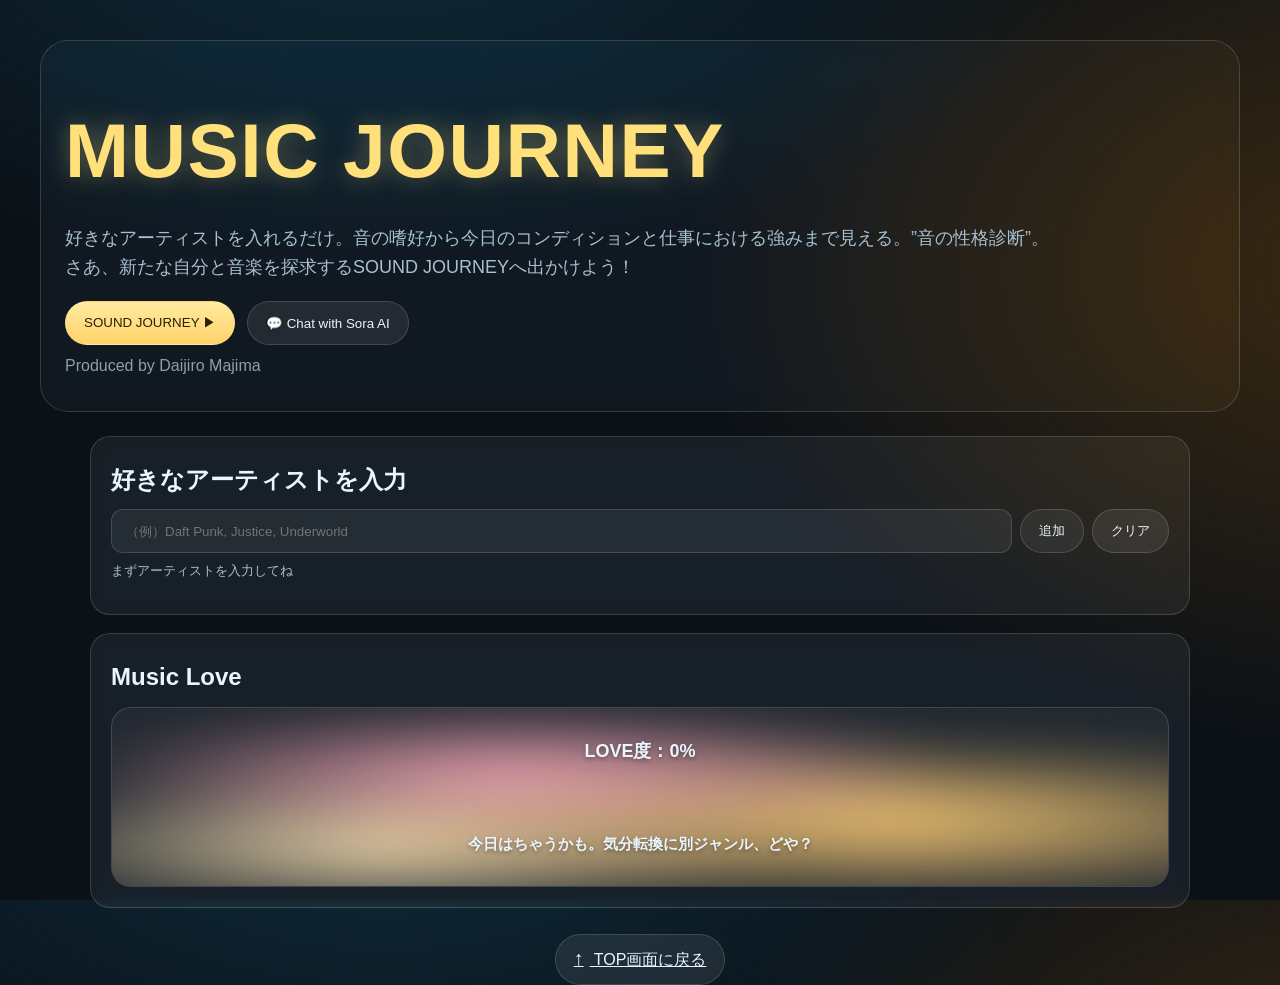
==== commit a99ccc93: "Revert "fix(ui): TOP/遷移先の2ページ構成を復元し、バブルのアクションシート(Apple/YouTube)と分析・提言・リコメンドを再実装" This reverts commit" ====
--- a/index.html
+++ b/index.html
@@ -5,7 +5,378 @@
     <meta charset="utf-8" />
     <meta name="viewport" content="width=device-width, initial-scale=1, viewport-fit=cover" />
     <title>MusicLens PRO MAX</title>
-    <link rel="stylesheet" href="./styles.css?v=20251105b" />
+
+    <style>
+        :root {
+            --bg: radial-gradient(1200px 600px at 30% -10%, #0e2a3a 0%, transparent 60%),
+                radial-gradient(1200px 800px at 110% 30%, #3c2a12 0%, transparent 60%),
+                #0b1117;
+            --panel: rgba(255, 255, 255, .06);
+            --panel-border: rgba(255, 255, 255, .15);
+            --text: #eaf6ff;
+            --muted: #a7c0d1;
+            --ml-pink-gold-1: #ffb6c1;
+            --ml-pink-gold-2: #ffd29a;
+            --ml-pink-gold-3: #ffe8c9;
+            --brand: #ffe07a;
+        }
+
+        * {
+            box-sizing: border-box
+        }
+
+        html,
+        body {
+            height: 100%
+        }
+
+        body {
+            margin: 0;
+            color: var(--text);
+            background: var(--bg);
+            font: 16px/1.6 -apple-system, BlinkMacSystemFont, "Segoe UI", "Hiragino Sans", "Noto Sans JP", "Helvetica Neue", Arial, "Apple Color Emoji", "Segoe UI Emoji", "Segoe UI Symbol", "Noto Color Emoji", sans-serif;
+        }
+
+        /* hero */
+        .hero {
+            max-width: 1200px;
+            margin: 40px auto 24px;
+            padding: 48px 24px 32px;
+            background: rgba(255, 255, 255, .03);
+            border: 1px solid var(--panel-border);
+            border-radius: 28px;
+            backdrop-filter: blur(10px) saturate(140%);
+        }
+
+        .hero-title {
+            margin: 0 0 8px;
+            font-size: clamp(36px, 6vw, 88px);
+            font-weight: 800;
+            letter-spacing: .02em;
+            color: var(--brand);
+            position: relative;
+            filter: drop-shadow(0 0 12px rgba(255, 225, 130, .35));
+            animation: floatY 6s ease-in-out infinite, glowPulse 3.2s ease-in-out infinite;
+            will-change: transform, filter;
+        }
+
+        @keyframes floatY {
+
+            0%,
+            100% {
+                transform: translateY(0)
+            }
+
+            50% {
+                transform: translateY(-10px)
+            }
+        }
+
+        @keyframes glowPulse {
+
+            0%,
+            100% {
+                text-shadow: 0 0 .35rem rgba(255, 230, 140, .6), 0 0 1.1rem rgba(255, 200, 90, .25)
+            }
+
+            50% {
+                text-shadow: 0 0 .6rem rgba(255, 230, 140, .9), 0 0 1.6rem rgba(255, 200, 90, .45)
+            }
+        }
+
+        .hero-subtitle {
+            margin: 12px 0 20px;
+            color: var(--muted);
+            font-size: clamp(14px, 2.2vw, 18px)
+        }
+
+        .hero-actions {
+            display: flex;
+            gap: 12px;
+            flex-wrap: wrap
+        }
+
+        .credit {
+            opacity: .6;
+            margin: 8px 0 0
+        }
+
+        /* buttons */
+        .btn {
+            appearance: none;
+            border: 1px solid var(--panel-border);
+            background: rgba(255, 255, 255, .06);
+            color: var(--text);
+            padding: 12px 18px;
+            border-radius: 999px;
+            cursor: pointer;
+            transition: transform .06s ease, background .2s ease;
+        }
+
+        .btn:hover {
+            transform: translateY(-1px)
+        }
+
+        .btn:active {
+            transform: translateY(0) scale(.98)
+        }
+
+        .btn.primary {
+            background: linear-gradient(180deg, #ffeaa0, #ffd36a);
+            color: #2a2100;
+            border-color: transparent
+        }
+
+        .btn.ghost {
+            background: rgba(255, 255, 255, .08)
+        }
+
+        .btn.pill {
+            background: linear-gradient(180deg, #ffeaa0, #ffd36a);
+            color: #2a2100;
+            border-color: transparent;
+            padding: 10px 16px
+        }
+
+        /* panels */
+        .panel {
+            max-width: 1100px;
+            margin: 18px auto;
+            padding: 20px;
+            background: var(--panel);
+            border: 1px solid var(--panel-border);
+            border-radius: 20px;
+            backdrop-filter: blur(8px) saturate(140%);
+        }
+
+        .panel h2 {
+            margin: 4px 0 10px
+        }
+
+        .input-row {
+            display: flex;
+            gap: 8px;
+            flex-wrap: wrap
+        }
+
+        .input-row input {
+            flex: 1;
+            min-width: 220px;
+            padding: 12px 14px;
+            border-radius: 12px;
+            border: 1px solid var(--panel-border);
+            background: rgba(255, 255, 255, .06);
+            color: var(--text)
+        }
+
+        .hint {
+            margin: 8px 0 12px;
+            color: var(--muted);
+            font-size: 13px
+        }
+
+        /* bubbles */
+        .bubble-wrap {
+            display: flex;
+            gap: 10px;
+            flex-wrap: wrap
+        }
+
+        .bubble {
+            position: relative;
+            padding: 10px 12px;
+            border-radius: 999px;
+            border: 1px solid rgba(255, 255, 255, .18);
+            background: rgba(255, 255, 255, .08);
+            display: inline-flex;
+            gap: 8px;
+            align-items: center;
+            user-select: none;
+            pointer-events: auto;
+        }
+
+        .bubble a {
+            pointer-events: auto;
+            text-decoration: none;
+            color: #bfe2ff;
+            border-bottom: 1px dotted rgba(191, 226, 255, .5)
+        }
+
+        .bubble .x {
+            opacity: .7;
+            cursor: pointer
+        }
+
+        /* Music Love */
+        .liquid-card {
+            position: relative;
+            overflow: hidden;
+            border-radius: 20px;
+            border: 1px solid var(--panel-border);
+            height: 180px;
+            background: rgba(255, 255, 255, .04)
+        }
+
+        .liquid {
+            position: absolute;
+            inset: -20% -10% auto -10%;
+            height: 140%;
+            background:
+                radial-gradient(60% 40% at 40% 40%, var(--ml-pink-gold-1), transparent 60%),
+                radial-gradient(70% 50% at 70% 60%, var(--ml-pink-gold-2), transparent 65%),
+                radial-gradient(60% 50% at 30% 70%, var(--ml-pink-gold-3), transparent 55%);
+            filter: blur(26px) saturate(160%);
+            animation: goo 8s ease-in-out infinite;
+        }
+
+        @keyframes goo {
+
+            0%,
+            100% {
+                transform: translateY(0) scale(1)
+            }
+
+            50% {
+                transform: translateY(-6%) scale(1.03)
+            }
+        }
+
+        .liquid-msg {
+            position: absolute;
+            inset: 0;
+            display: grid;
+            place-items: center;
+            text-shadow: 0 2px 4px rgba(0, 0, 0, .35);
+            font-weight: 600;
+            font-size: 18px
+        }
+
+        .love-suggest {
+            margin-top: 8px;
+            font-size: 15px
+        }
+
+        /* vector/strengths/recos */
+        .vector-view {
+            border: 1px dashed rgba(255, 255, 255, .25);
+            border-radius: 14px;
+            padding: 12px;
+            min-height: 120px
+        }
+
+        .strengths,
+        .recos {
+            display: grid;
+            gap: 8px;
+            padding-left: 20px
+        }
+
+        .recos li a {
+            color: #bfe2ff
+        }
+
+        /* back to top */
+        .back-top-wrap {
+            display: flex;
+            justify-content: center;
+            margin: 26px 0 40px
+        }
+
+        .btn-back-top .arrow {
+            font-size: 1.25rem;
+            line-height: 1;
+            transform: translateY(-1px);
+            margin-right: 6px
+        }
+
+        /* modal */
+        .modal {
+            position: fixed;
+            inset: 0;
+            display: none;
+            place-items: center
+        }
+
+        .modal[aria-hidden="false"] {
+            display: grid
+        }
+
+        .glass-overlay {
+            position: absolute;
+            inset: 0;
+            z-index: 40;
+            pointer-events: none;
+            background: radial-gradient(80% 70% at 50% -10%, rgba(255, 255, 255, .08), transparent 65%), rgba(0, 0, 0, .45);
+            backdrop-filter: blur(6px);
+        }
+
+        .modal-dialog {
+            position: relative;
+            z-index: 1000;
+            width: min(860px, 92vw);
+            min-height: 420px;
+            background: rgba(255, 255, 255, .08);
+            border: 1px solid var(--panel-border);
+            border-radius: 24px;
+            padding: 18px;
+            box-shadow: 0 30px 120px rgba(0, 0, 0, .45);
+        }
+
+        .modal-head {
+            display: flex;
+            align-items: center;
+            justify-content: space-between;
+            margin-bottom: 10px
+        }
+
+        .modal-head .title {
+            font-size: 22px;
+            font-weight: 700
+        }
+
+        .chat-log {
+            height: 280px;
+            overflow: auto;
+            border-radius: 12px;
+            border: 1px solid var(--panel-border);
+            padding: 10px;
+            background: rgba(0, 0, 0, .25)
+        }
+
+        .msg {
+            margin: 6px 0
+        }
+
+        .msg.me {
+            color: #bfe2ff
+        }
+
+        .msg.ai {
+            color: #ffeaa0
+        }
+
+        .chat-input-row {
+            display: flex;
+            gap: 10px;
+            margin-top: 10px
+        }
+
+        .chat-input {
+            flex: 1;
+            min-width: 200px;
+            padding: 12px 14px;
+            border-radius: 12px;
+            border: 1px solid var(--panel-border);
+            background: rgba(255, 255, 255, .06);
+            color: var(--text)
+        }
+
+        @media (max-width:640px) {
+            .chat-log {
+                height: 220px
+            }
+        }
+    </style>
 </head>
 
 <body>
@@ -16,11 +387,58 @@
             さあ、新たな自分と音楽を探求するSOUND JOURNEYへ出かけよう！
         </p>
         <div class="hero-actions">
-            <a class="btn primary" href="./journey.html">SOUND JOURNEY ▶</a>
+            <button id="btn-start" class="btn primary">SOUND JOURNEY ▶</button>
             <button id="btn-open-chat" class="btn ghost">💬 Chat with Sora AI</button>
         </div>
         <p class="credit">Produced by Daijiro Majima</p>
     </header>
+
+    <main id="main">
+        <section class="panel">
+            <h2>好きなアーティストを入力</h2>
+            <div class="input-row">
+                <input id="artist-input" type="text" placeholder="（例）Daft Punk, Justice, Underworld" />
+                <button id="btn-add" class="btn">追加</button>
+                <button id="btn-clear" class="btn ghost">クリア</button>
+            </div>
+            <p id="input-hint" class="hint">複数はカンマ区切りでOK</p>
+            <div id="bubble-wrap" class="bubble-wrap"></div>
+        </section>
+
+        <section id="section-love" class="panel">
+            <div class="panel-head">
+                <h2>Music Love</h2>
+            </div>
+            <div class="liquid-card">
+                <div class="liquid"></div>
+                <div class="liquid-msg">
+                    <div>LOVE度：<span id="love-score">--</span>%</div>
+                    <div id="love-suggest" class="love-suggest">…</div>
+                </div>
+            </div>
+        </section>
+
+        <section id="section-vector" class="panel" hidden>
+            <h2>Your Music Vector</h2>
+            <div id="vector-view" class="vector-view"></div>
+        </section>
+
+        <section id="section-strengths" class="panel" hidden>
+            <h2>Work Strengths（音から見る仕事の強み）</h2>
+            <ul id="strengths" class="strengths"></ul>
+        </section>
+
+        <section id="section-recos" class="panel" hidden>
+            <h2>Music Recommendations</h2>
+            <ul id="recos" class="recos"></ul>
+        </section>
+
+        <div class="back-top-wrap">
+            <a id="back-top" class="btn ghost btn-back-top" href="#top">
+                <span class="arrow">↑</span> TOP画面に戻る
+            </a>
+        </div>
+    </main>
 
     <!-- Chat with Sora AI Modal -->
     <div id="chat-modal" class="modal" aria-hidden="true">
@@ -38,450 +456,206 @@
         </div>
     </div>
 
-    <script>
-        // 必要に応じて設定：window.ML_WORKER_BASE = "https://YOUR-WORKER.workers.dev";
+    <!-- 必要なら設定（末尾スラ無し）: window.ML_WORKER_BASE = "https://YOUR-WORKER.workers.dev"; -->
+    <script type="module">
+        // ========= アプリ本体 =========
+        const state = { artists: [], loveScore: 0 };
+        const $ = (s, r = document) => r.querySelector(s);
+
+        function normName(s) { return (s || "").toLowerCase().replace(/\s+/g, " ").trim().normalize("NFKC"); }
+        function dedupeArtists(list) {
+            const seen = new Set(), out = [];
+            for (const a of list) {
+                const obj = typeof a === "string" ? { name: a } : a;
+                const key = normName(obj.name);
+                if (!key || seen.has(key)) continue;
+                seen.add(key); out.push(obj);
+            } return out;
+        }
+        function appleMusicURL(name) {
+            return `https://music.apple.com/jp/search?term=${encodeURIComponent(name)}&l=ja-jp&platform=web`;
+        }
+
+        /* UI */
+        const input = $('#artist-input');
+        $('#btn-add').addEventListener('click', onAdd);
+        $('#btn-clear').addEventListener('click', () => { state.artists = []; renderBubbles(); setSectionsHidden(true); });
+        $('#btn-start').addEventListener('click', () => input?.focus());
+        $('#back-top').addEventListener('click', e => { e.preventDefault(); window.scrollTo({ top: 0, behavior: 'smooth' }); });
+        input.addEventListener('keydown', e => { if (e.key === 'Enter') onAdd(); });
+
+        function onAdd() {
+            const raw = input.value.trim(); if (!raw) return;
+            const list = raw.split(',').map(s => s.trim()).filter(Boolean).map(n => ({ name: n }));
+            state.artists = dedupeArtists([...state.artists, ...list]);
+            input.value = ''; renderBubbles(); computeAll();
+        }
+
+        function renderBubbles() {
+            const wrap = $('#bubble-wrap'); wrap.innerHTML = '';
+            const artists = dedupeArtists(state.artists);
+            artists.forEach((artist, idx) => {
+                const div = document.createElement('div'); div.className = 'bubble';
+                const label = document.createElement('span'); label.textContent = artist.name;
+
+                const a = document.createElement('a'); a.textContent = 'Apple Music';
+                a.href = artist.appleUrl ?? appleMusicURL(artist.name);
+                a.target = '_blank'; a.rel = 'noopener noreferrer';
+                a.addEventListener('click', ev => { ev.stopPropagation(); }, { passive: true });
+
+                const x = document.createElement('span'); x.className = 'x'; x.textContent = '✕';
+                x.addEventListener('click', () => { state.artists.splice(idx, 1); renderBubbles(); computeAll(); });
+
+                div.append(label, ' ', a, ' ', x); wrap.appendChild(div);
+            });
+            $('#input-hint').textContent = artists.length ? 'バブルを削除して調整できます' : 'まずアーティストを入力してね';
+        }
+
+        /* Love（関西弁） */
+        function loveMessageKansai(score) {
+            if (score >= 90) return 'めっちゃ相思相愛やん。今日、その音と一緒やったら無敵やで。';
+            if (score >= 70) return 'だいぶええ感じ。もう一歩踏み込んで聴いてみ？世界広がるで。';
+            if (score >= 50) return 'まだ仲良し手前やな。新曲かライブ映像で距離縮めよか。';
+            if (score >= 30) return '気になるんは気になる。別曲で相性チェックしてみぃ。';
+            return '今日はちゃうかも。気分転換に別ジャンル、どや？';
+        }
+        function renderLove(score) {
+            state.loveScore = Math.max(0, Math.min(100, Math.round(score)));
+            $('#love-score').textContent = state.loveScore;
+            $('#love-suggest').textContent = loveMessageKansai(state.loveScore);
+        }
+
+        /* Vector / Strengths / Recos（安定表示版） */
+        function calcMusicVector(artists) {
+            let e = 0, w = 0, g = 0, n = 0;
+            artists.forEach(a => {
+                const k = normName(a.name);
+                for (let i = 0; i < k.length; i++) { const v = k.charCodeAt(i); e += (v % 7); w += (v % 5); g += (v % 3); n += (v % 11); }
+            });
+            const sum = Math.max(1, e + w + g + n);
+            return { energy: +(e / sum * 100).toFixed(1), warmth: +(w / sum * 100).toFixed(1), edge: +(g / sum * 100).toFixed(1), nostalgia: +(n / sum * 100).toFixed(1) };
+        }
+        function renderVector(v) {
+            $('#vector-view').innerHTML = `
+        <div>Energy: <b>${v.energy}</b></div>
+        <div>Warmth: <b>${v.warmth}</b></div>
+        <div>Edge: <b>${v.edge}</b></div>
+        <div>Nostalgia: <b>${v.nostalgia}</b></div>`;
+        }
+        function deriveWorkStrengths(v) {
+            const out = []; if (v.energy > 28) out.push('推進力／スピード感');
+            if (v.warmth > 22) out.push('共感力／ファシリテーション');
+            if (v.edge > 20) out.push('革新性／クリエイティブジャンプ');
+            if (v.nostalgia > 18) out.push('再編集力／ナレッジ活用');
+            return out.length ? out : ['着実性／安定実装'];
+        }
+        function renderStrengths(list) {
+            const ul = $('#strengths'); ul.innerHTML = '';
+            list.forEach(s => { const li = document.createElement('li'); li.textContent = '・' + s; ul.appendChild(li); });
+        }
+        function recommendFromVector(v, { limit = 12 } = {}) {
+            const db = [
+                ['高Energy×Edge', ['The Chemical Brothers', 'Justice', 'Prodigy', 'Nine Inch Nails']],
+                ['高Warmth', ['FKJ', 'Tom Misch', 'Nujabes', 'SIRUP']],
+                ['高Nostalgia', ['Daft Punk', 'Cornelius', 'YMO', 'UNDERWORLD']],
+            ];
+            const list = [];
+            if (v.energy > v.warmth && v.energy > v.nostalgia) list.push(...db[0][1]);
+            if (v.warmth >= 22) list.push(...db[1][1]);
+            if (v.nostalgia >= 18) list.push(...db[2][1]);
+            return Array.from(new Set(list)).slice(0, limit).map(n => ({ name: n, url: appleMusicURL(n) }));
+        }
+        function renderRecos(items) {
+            const ul = $('#recos'); ul.innerHTML = '';
+            items.forEach(r => {
+                const li = document.createElement('li'); const a = document.createElement('a');
+                a.href = r.url; a.target = '_blank'; a.rel = 'noopener'; a.textContent = r.name;
+                li.appendChild(a); ul.appendChild(li);
+            });
+        }
+
+        function setSectionsHidden(on) {
+            $('#section-vector').hidden = on; $('#section-strengths').hidden = on; $('#section-recos').hidden = on;
+        }
+        async function computeAll() {
+            const artists = dedupeArtists(state.artists);
+            renderLove(Math.min(100, 40 + artists.length * 12));
+            if (!artists.length) { setSectionsHidden(true); return; }
+            try {
+                const v = calcMusicVector(artists); renderVector(v);
+                renderStrengths(deriveWorkStrengths(v));
+                renderRecos(recommendFromVector(v, { limit: 16 }));
+                setSectionsHidden(false);
+            } catch (e) { console.error('[computeAll]', e); setSectionsHidden(false); }
+        }
+
+        /* 初期 */
+        renderBubbles(); renderLove(0);
     </script>
-    <script src="./chat.js?v=20251105b" type="module"></script>
+
+    <script type="module">
+        // ========= チャット =========
+        const modal = document.getElementById('chat-modal');
+        const logEl = document.getElementById('chat-log');
+        const inputEl = document.getElementById('sora-input');
+        const openBtn = document.getElementById('btn-open-chat');
+        const closeBtn = document.getElementById('chat-close');
+        const sendBtn = document.getElementById('chat-send');
+
+        const WORKER_BASE = (window.ML_WORKER_BASE ?? '').replace(/\/+$/, '');
+
+        function openModal() { modal.setAttribute('aria-hidden', 'false'); setTimeout(() => inputEl?.focus(), 50); }
+        function closeModal() { modal.setAttribute('aria-hidden', 'true'); }
+        openBtn.addEventListener('click', openModal);
+        closeBtn.addEventListener('click', closeModal);
+
+        sendBtn.addEventListener('click', sendMsg);
+        inputEl.addEventListener('keydown', e => { if (e.key === 'Enter') sendMsg(); });
+
+        function appendMsg(text, who = 'me') {
+            const div = document.createElement('div'); div.className = `msg ${who}`; div.textContent = text;
+            logEl.appendChild(div); logEl.scrollTop = logEl.scrollHeight;
+        }
+        function showChatError(text) { appendMsg(text, 'ai'); }
+
+        async function sendMsg() {
+            const text = inputEl.value.trim(); if (!text) return;
+            inputEl.value = ''; appendMsg(text, 'me');
+
+            if (!WORKER_BASE) { showChatError('WORKER_BASEが未設定です。window.ML_WORKER_BASE にURLを設定してください。'); return; }
+
+            const ac = new AbortController(); const timer = setTimeout(() => ac.abort(), 58000);
+            try {
+                const res = await fetch(`${WORKER_BASE}/chat`, {
+                    method: 'POST', mode: 'cors',
+                    headers: { 'Content-Type': 'application/json' },
+                    body: JSON.stringify({ messages: [{ role: 'user', content: text }] }),
+                    signal: ac.signal,
+                });
+                if (!res.ok) {
+                    const body = await res.text().catch(() => '(no body)');
+                    console.error('CHAT ERR', res.status, body);
+                    showChatError(`エラー ${res.status}: ${body.slice(0, 180)}`);
+                    return;
+                }
+                const reader = res.body.getReader(); const dec = new TextDecoder();
+                let buf = '', ai = ''; appendMsg('…', 'ai'); const ph = logEl.lastElementChild;
+                while (true) {
+                    const { done, value } = await reader.read(); if (done) break;
+                    buf += dec.decode(value, { stream: true });
+                    const parts = buf.split('\n\n'); buf = parts.pop() ?? '';
+                    for (const p of parts) {
+                        if (p.startsWith('data: ')) {
+                            try { const j = JSON.parse(p.slice(6)); if (j.delta) { ai += j.delta; ph.textContent = ai; } } catch { }
+                        }
+                    }
+                }
+            } catch (e) {
+                console.error(e);
+                showChatError('ネットワーク/タイムアウトで失敗しました。');
+            } finally { clearTimeout(timer); }
+        }
+    </script>
 </body>
 
-</html>
-<!doctype html>
-<html lang="ja">
-
-<head>
-    <meta charset="utf-8" />
-    <meta name="viewport" content="width=device-width, initial-scale=1, viewport-fit=cover" />
-    <title>MusicLens – Sound Journey</title>
-    <link rel="stylesheet" href="./styles.css?v=20251105b" />
-</head>
-
-<body>
-    <header class="sub-hero">
-        <h1 class="hero-title small">MUSIC JOURNEY</h1>
-        <div class="sub-actions">
-            <a class="btn ghost btn-back-top" href="./index.html"><span class="arrow">↑</span> TOP画面に戻る</a>
-            <button id="btn-open-chat" class="btn ghost">💬 Chat with Sora AI</button>
-        </div>
-    </header>
-
-    <main id="main">
-        <section class="panel">
-            <h2>好きなアーティストを入力</h2>
-            <div class="input-row">
-                <input id="artist-input" type="text" placeholder="（例）Daft Punk, Justice, Underworld" />
-                <button id="btn-add" class="btn">追加</button>
-                <button id="btn-clear" class="btn ghost">クリア</button>
-            </div>
-            <p id="input-hint" class="hint">複数はカンマ区切りでOK</p>
-            <div id="bubble-wrap" class="bubble-wrap"></div>
-        </section>
-
-        <section id="section-love" class="panel">
-            <div class="panel-head">
-                <h2>Music Love</h2>
-            </div>
-            <div class="liquid-card">
-                <div class="liquid"></div>
-                <div class="liquid-msg">
-                    <div>LOVE度：<span id="love-score">--</span>%</div>
-                    <div id="love-suggest" class="love-suggest">…</div>
-                </div>
-            </div>
-        </section>
-
-        <section id="section-vector" class="panel" hidden>
-            <h2>Your Music Vector</h2>
-            <div id="vector-view" class="vector-view"></div>
-        </section>
-
-        <section id="section-strengths" class="panel" hidden>
-            <h2>Work Strengths（音から見る仕事の強み）</h2>
-            <ul id="strengths" class="strengths"></ul>
-        </section>
-
-        <section id="section-recos" class="panel" hidden>
-            <h2>Music Recommendations</h2>
-            <ul id="recos" class="recos"></ul>
-        </section>
-    </main>
-
-    <!-- バブル用アクションシート -->
-    <div id="bubble-sheet" class="sheet hidden" role="dialog" aria-modal="true">
-        <div class="sheet-card">
-            <div class="sheet-title" id="sheet-title">Artist</div>
-            <div class="sheet-actions">
-                <a id="open-apple" class="btn primary" target="_blank" rel="noopener">Apple Music を開く</a>
-                <a id="open-youtube" class="btn ghost" target="_blank" rel="noopener">YouTube を開く</a>
-            </div>
-            <button id="sheet-close" class="btn pill">Close</button>
-        </div>
-    </div>
-
-    <!-- Chat with Sora AI Modal（遷移先でも利用可） -->
-    <div id="chat-modal" class="modal" aria-hidden="true">
-        <div class="glass-overlay"></div>
-        <div class="modal-dialog" role="dialog" aria-modal="true">
-            <div class="modal-head">
-                <div class="title">Sora AI</div>
-                <button id="chat-close" class="btn pill">Close</button>
-            </div>
-            <div id="chat-log" class="chat-log"></div>
-            <div class="chat-input-row">
-                <input id="sora-input" class="chat-input" placeholder="例：大阪の天気 / 次に聴くべき曲" />
-                <button id="chat-send" class="btn pill">Send</button>
-            </div>
-        </div>
-    </div>
-
-    <script>
-        // 必要に応じて設定：window.ML_WORKER_BASE = "https://YOUR-WORKER.workers.dev";
-    </script>
-    <script src="./app.js?v=20251105b" type="module"></script>
-    <script src="./chat.js?v=20251105b" type="module"></script>
-</body>
-
-</html>
-:root{
---bg: radial-gradient(1200px 600px at 30% -10%, #0e2a3a 0%, transparent 60%),
-radial-gradient(1200px 800px at 110% 30%, #3c2a12 0%, transparent 60%),
-#0b1117;
---panel: rgba(255,255,255,.06);
---panel-border: rgba(255,255,255,.15);
---text: #eaf6ff;
---muted: #a7c0d1;
---ml-pink-gold-1: #ffb6c1;
---ml-pink-gold-2: #ffd29a;
---ml-pink-gold-3: #ffe8c9;
---brand: #ffe07a;
-}
-*{box-sizing:border-box} html,body{height:100%}
-body{
-margin:0;color:var(--text);background:var(--bg);
-font:16px/1.6 -apple-system,BlinkMacSystemFont,"Segoe UI","Hiragino Sans","Noto Sans JP","Helvetica Neue",Arial,"Apple
-Color Emoji","Segoe UI Emoji","Segoe UI Symbol","Noto Color Emoji",sans-serif;
-}
-
-/* TOP */
-.hero{
-max-width:1200px;margin:40px auto 24px;padding:48px 24px 32px;
-background:rgba(255,255,255,.03);border:1px solid var(--panel-border);
-border-radius:28px;backdrop-filter:blur(10px) saturate(140%);
-}
-.hero-title{
-margin:0 0 8px;font-size:clamp(36px,6vw,88px);font-weight:800;letter-spacing:.02em;color:var(--brand);
-position:relative;filter:drop-shadow(0 0 12px rgba(255,225,130,.35));
-animation:floatY 6s ease-in-out infinite, glowPulse 3.2s ease-in-out infinite;will-change:transform,filter;
-}
-.hero-title.small{font-size:clamp(28px,4.5vw,54px)}
-@keyframes floatY{0%,100%{transform:translateY(0)}50%{transform:translateY(-10px)}}
-@keyframes glowPulse{
-0%,100%{text-shadow:0 0 .35rem rgba(255,230,140,.6),0 0 1.1rem rgba(255,200,90,.25)}
-50%{text-shadow:0 0 .6rem rgba(255,230,140,.9),0 0 1.6rem rgba(255,200,90,.45)}
-}
-.hero-subtitle{margin:12px 0 20px;color:var(--muted);font-size:clamp(14px,2.2vw,18px)}
-.hero-actions{display:flex;gap:12px;flex-wrap:wrap}
-.credit{opacity:.6;margin:8px 0 0}
-
-.sub-hero{
-max-width:1200px;margin:18px auto 6px;padding:18px 24px;
-background:rgba(255,255,255,.03);border:1px solid var(--panel-border);
-border-radius:18px;backdrop-filter:blur(8px) saturate(140%);
-}
-.sub-actions{display:flex;gap:12px;flex-wrap:wrap}
-
-/* buttons */
-.btn{
-appearance:none;border:1px solid var(--panel-border);background:rgba(255,255,255,.06);color:var(--text);
-padding:12px 18px;border-radius:999px;cursor:pointer;transition:transform .06s ease,background .2s ease;
-}
-.btn:hover{transform:translateY(-1px)}
-.btn:active{transform:translateY(0) scale(.98)}
-.btn.primary{background:linear-gradient(180deg,#ffeaa0,#ffd36a);color:#2a2100;border-color:transparent}
-.btn.ghost{background:rgba(255,255,255,.08)}
-.btn.pill{background:linear-gradient(180deg,#ffeaa0,#ffd36a);color:#2a2100;border-color:transparent;padding:10px 16px}
-
-/* panels */
-.panel{
-max-width:1100px;margin:18px auto;padding:20px;background:var(--panel);border:1px solid var(--panel-border);
-border-radius:20px;backdrop-filter:blur(8px) saturate(140%);
-}
-.panel h2{margin:4px 0 10px}
-.input-row{display:flex;gap:8px;flex-wrap:wrap}
-.input-row input{flex:1;min-width:220px;padding:12px 14px;border-radius:12px;border:1px solid
-var(--panel-border);background:rgba(255,255,255,.06);color:var(--text)}
-.hint{margin:8px 0 12px;color:var(--muted);font-size:13px}
-
-/* bubbles */
-.bubble-wrap{display:flex;gap:10px;flex-wrap:wrap}
-.bubble{
-position:relative;padding:10px 12px;border-radius:999px;border:1px solid rgba(255,255,255,.18);
-background:rgba(255,255,255,.08);display:inline-flex;gap:8px;align-items:center;user-select:none;pointer-events:auto;
-}
-.bubble .name{font-weight:600}
-.bubble .x{opacity:.7;cursor:pointer}
-
-/* action sheet */
-.sheet{position:fixed;inset:0;display:grid;place-items:end
-center;background:rgba(0,0,0,.35);backdrop-filter:blur(4px);z-index:1200}
-.sheet.hidden{display:none}
-.sheet-card{width:min(560px,92vw);background:rgba(23,27,33,.96);border:1px solid var(--panel-border);border-radius:18px
-18px 0 0;padding:16px 16px 14px;box-shadow:0 -20px 80px rgba(0,0,0,.5)}
-.sheet-title{font-size:18px;font-weight:700;margin-bottom:10px}
-.sheet-actions{display:flex;gap:10px;flex-wrap:wrap; margin-bottom:8px}
-
-/* Music Love */
-.liquid-card{position:relative;overflow:hidden;border-radius:20px;border:1px solid
-var(--panel-border);height:180px;background:rgba(255,255,255,.04)}
-.liquid{
-position:absolute;inset:-20% -10% auto -10%;height:140%;
-background:
-radial-gradient(60% 40% at 40% 40%,var(--ml-pink-gold-1),transparent 60%),
-radial-gradient(70% 50% at 70% 60%,var(--ml-pink-gold-2),transparent 65%),
-radial-gradient(60% 50% at 30% 70%,var(--ml-pink-gold-3),transparent 55%);
-filter:blur(26px) saturate(160%);animation:goo 8s ease-in-out infinite;
-}
-@keyframes goo{0%,100%{transform:translateY(0) scale(1)}50%{transform:translateY(-6%) scale(1.03)}}
-.liquid-msg{position:absolute;inset:0;display:grid;place-items:center;text-shadow:0 2px 4px
-rgba(0,0,0,.35);font-weight:600;font-size:18px}
-.love-suggest{margin-top:8px;font-size:15px}
-
-/* vector/strengths/recos */
-.vector-view{border:1px dashed rgba(255,255,255,.25);border-radius:14px;padding:12px;min-height:120px}
-.strengths,.recos{display:grid;gap:8px;padding-left:20px}
-.recos li a{color:#bfe2ff}
-
-/* back to top */
-.btn-back-top .arrow{font-size:1.25rem;line-height:1;transform:translateY(-1px);margin-right:6px}
-
-/* modal (chat) */
-.modal{position:fixed;inset:0;display:none;place-items:center}
-.modal[aria-hidden="false"]{display:grid}
-.glass-overlay{
-position:absolute;inset:0;z-index:40;pointer-events:none;
-background:radial-gradient(80% 70% at 50% -10%,rgba(255,255,255,.08),transparent 65%),rgba(0,0,0,.45);
-backdrop-filter:blur(6px);
-}
-.modal-dialog{
-position:relative;z-index:1000;width:min(860px,92vw);min-height:420px;background:rgba(255,255,255,.08);
-border:1px solid var(--panel-border);border-radius:24px;padding:18px;box-shadow:0 30px 120px rgba(0,0,0,.45);
-}
-.modal-head{display:flex;align-items:center;justify-content:space-between;margin-bottom:10px}
-.modal-head .title{font-size:22px;font-weight:700}
-.chat-log{height:280px;overflow:auto;border-radius:12px;border:1px solid
-var(--panel-border);padding:10px;background:rgba(0,0,0,.25)}
-.msg{margin:6px 0}.msg.me{color:#bfe2ff}.msg.ai{color:#ffeaa0}
-.chat-input-row{display:flex;gap:10px;margin-top:10px}
-.chat-input{flex:1;min-width:200px;padding:12px 14px;border-radius:12px;border:1px solid
-var(--panel-border);background:rgba(255,255,255,.06);color:var(--text)}
-@media (max-width:640px){.chat-log{height:220px}}
-const state = { artists: [], loveScore: 0 };
-const $ = (s, r=document)=>r.querySelector(s);
-
-function normName(s){ return (s||"").toLowerCase().replace(/\s+/g," ").trim().normalize("NFKC"); }
-function dedupeArtists(list){
-const seen=new Set(), out=[];
-for(const a of list){
-const obj=typeof a==="string"?{name:a}:a;
-const key=normName(obj.name);
-if(!key||seen.has(key)) continue;
-seen.add(key); out.push(obj);
-} return out;
-}
-function appleMusicURL(name){
-return `https://music.apple.com/jp/search?term=${encodeURIComponent(name)}&l=ja-jp&platform=web`;
-}
-function youtubeURL(name){
-return `https://www.youtube.com/results?search_query=${encodeURIComponent(name + ' artist')}`;
-}
-
-/* UI（journeyページのみ） */
-const input=$('#artist-input');
-if (input) {
-$('#btn-add').addEventListener('click', onAdd);
-$('#btn-clear').addEventListener('click', ()=>{ state.artists=[]; renderBubbles(); setSectionsHidden(true); });
-input.addEventListener('keydown', e=>{ if(e.key==='Enter') onAdd(); });
-
-renderBubbles();
-renderLove(0);
-}
-
-function onAdd(){
-const raw=input.value.trim(); if(!raw) return;
-const list=raw.split(',').map(s=>s.trim()).filter(Boolean).map(n=>({name:n}));
-state.artists=dedupeArtists([...state.artists,...list]);
-input.value=''; renderBubbles(); computeAll();
-}
-
-function renderBubbles(){
-const wrap=$('#bubble-wrap'); if(!wrap) return; wrap.innerHTML='';
-const artists=dedupeArtists(state.artists);
-artists.forEach((artist,idx)=>{
-const div=document.createElement('div'); div.className='bubble';
-const name=document.createElement('span'); name.className='name'; name.textContent=artist.name;
-
-// バブルクリック→アクションシート
-div.addEventListener('click', ()=>{
-openSheet(artist.name, artist.appleUrl ?? appleMusicURL(artist.name), youtubeURL(artist.name));
-}, { passive:true });
-
-const x=document.createElement('span'); x.className='x'; x.textContent='✕';
-x.addEventListener('click',(ev)=>{ ev.stopPropagation(); state.artists.splice(idx,1); renderBubbles(); computeAll(); });
-
-div.append(name,' ',x); wrap.appendChild(div);
-});
-$('#input-hint').textContent=artists.length?'バブルをタップでApple/YouTubeへ。✕で削除できます。':'まずアーティストを入力してね';
-}
-
-/* アクションシート（Apple Music / YouTube） */
-const sheet = $('#bubble-sheet');
-const sheetTitle = $('#sheet-title');
-const btnApple = $('#open-apple');
-const btnYouTube = $('#open-youtube');
-const sheetClose = $('#sheet-close');
-
-function openSheet(name, appleUrl, ytUrl){
-if (!sheet) return;
-sheetTitle.textContent = name;
-btnApple.href = appleUrl;
-btnYouTube.href = ytUrl;
-sheet.classList.remove('hidden');
-}
-if (sheetClose){
-sheetClose.addEventListener('click', ()=> sheet.classList.add('hidden'));
-sheet.addEventListener('click', (e)=>{ if (e.target === sheet) sheet.classList.add('hidden'); });
-}
-
-/* Love（関西弁） */
-function loveMessageKansai(score){
-if(score>=90) return 'めっちゃ相思相愛やん。今日、その音と一緒やったら無敵やで。';
-if(score>=70) return 'だいぶええ感じ。もう一歩踏み込んで聴いてみ？世界広がるで。';
-if(score>=50) return 'まだ仲良し手前やな。新曲かライブ映像で距離縮めよか。';
-if(score>=30) return '気になるんは気になる。別曲で相性チェックしてみぃ。';
-return '今日はちゃうかも。気分転換に別ジャンル、どや？';
-}
-function renderLove(score){
-if(!$('#love-score')) return;
-state.loveScore=Math.max(0,Math.min(100,Math.round(score)));
-$('#love-score').textContent=state.loveScore;
-$('#love-suggest').textContent=loveMessageKansai(state.loveScore);
-}
-
-/* Vector / Strengths / Recos（安定表示） */
-function calcMusicVector(artists){
-let e=0,w=0,g=0,n=0;
-artists.forEach(a=>{
-const k=normName(a.name);
-for(let i=0;i<k.length;i++){const v=k.charCodeAt(i); e+=(v%7); w+=(v%5); g+=(v%3); n+=(v%11);} }); const
-    sum=Math.max(1,e+w+g+n); return
-    {energy:+(e/sum*100).toFixed(1),warmth:+(w/sum*100).toFixed(1),edge:+(g/sum*100).toFixed(1),nostalgia:+(n/sum*100).toFixed(1)};
-    } function renderVector(v){ $('#vector-view').innerHTML=` <div>Energy: <b>${v.energy}</b></div>
-    <div>Warmth: <b>${v.warmth}</b></div>
-    <div>Edge: <b>${v.edge}</b></div>
-    <div>Nostalgia: <b>${v.nostalgia}</b></div>`;
-    }
-    function deriveWorkStrengths(v){
-    const out=[]; if(v.energy>28) out.push('推進力／スピード感');
-    if(v.warmth>22) out.push('共感力／ファシリテーション');
-    if(v.edge>20) out.push('革新性／クリエイティブジャンプ');
-    if(v.nostalgia>18) out.push('再編集力／ナレッジ活用');
-    return out.length?out:['着実性／安定実装'];
-    }
-    function renderStrengths(list){
-    const ul=$('#strengths'); ul.innerHTML='';
-    list.forEach(s=>{ const li=document.createElement('li'); li.textContent='・'+s; ul.appendChild(li); });
-    }
-    function recommendFromVector(v,{limit=12}={}){
-    const db=[
-    ['高Energy×Edge',['The Chemical Brothers','Justice','Prodigy','Nine Inch Nails']],
-    ['高Warmth',['FKJ','Tom Misch','Nujabes','SIRUP']],
-    ['高Nostalgia',['Daft Punk','Cornelius','YMO','UNDERWORLD']],
-    ];
-    const list=[];
-    if(v.energy>v.warmth && v.energy>v.nostalgia) list.push(...db[0][1]);
-    if(v.warmth>=22) list.push(...db[1][1]);
-    if(v.nostalgia>=18) list.push(...db[2][1]);
-    return Array.from(new Set(list)).slice(0,limit).map(n=>({name:n,url:appleMusicURL(n)}));
-    }
-    function renderRecos(items){
-    const ul=$('#recos'); ul.innerHTML='';
-    items.forEach(r=>{ const li=document.createElement('li'); const a=document.createElement('a');
-    a.href=r.url; a.target='_blank'; a.rel='noopener'; a.textContent=r.name;
-    li.appendChild(a); ul.appendChild(li); });
-    }
-
-    /* compute */
-    function setSectionsHidden(on){
-    const v=$('#section-vector'), s=$('#section-strengths'), r=$('#section-recos');
-    if(v) v.hidden=on; if(s) s.hidden=on; if(r) r.hidden=on;
-    }
-    async function computeAll(){
-    const artists=dedupeArtists(state.artists);
-    renderLove(Math.min(100,40+artists.length*12));
-    if(!artists.length){ setSectionsHidden(true); return; }
-    try{
-    const v=calcMusicVector(artists); renderVector(v);
-    renderStrengths(deriveWorkStrengths(v));
-    renderRecos(recommendFromVector(v,{limit:16}));
-    setSectionsHidden(false);
-    }catch(e){ console.error('[computeAll]',e); setSectionsHidden(false); }
-    }
-    const modal = document.getElementById('chat-modal');
-    const logEl = document.getElementById('chat-log');
-    const inputEl = document.getElementById('sora-input');
-    const openBtn = document.getElementById('btn-open-chat');
-    const closeBtn= document.getElementById('chat-close');
-    const sendBtn = document.getElementById('chat-send');
-
-    if (openBtn && closeBtn && modal && logEl && inputEl && sendBtn) {
-    const WORKER_BASE = (window.ML_WORKER_BASE ?? '').replace(/\/+$/,'');
-    function openModal(){ modal.setAttribute('aria-hidden','false'); setTimeout(()=>inputEl?.focus(),50); }
-    function closeModal(){ modal.setAttribute('aria-hidden','true'); }
-    openBtn.addEventListener('click', openModal);
-    closeBtn.addEventListener('click', closeModal);
-
-    sendBtn.addEventListener('click', sendMsg);
-    inputEl.addEventListener('keydown', e=>{ if(e.key==='Enter') sendMsg(); });
-
-    function appendMsg(text, who='me'){
-    const div=document.createElement('div'); div.className=`msg ${who}`; div.textContent=text;
-    logEl.appendChild(div); logEl.scrollTop=logEl.scrollHeight;
-    }
-    function showChatError(text){ appendMsg(text, 'ai'); }
-
-    async function sendMsg(){
-    const text=inputEl.value.trim(); if(!text) return;
-    inputEl.value=''; appendMsg(text,'me');
-    if(!WORKER_BASE){ showChatError('WORKER_BASEが未設定です。window.ML_WORKER_BASE にURLを設定してください。'); return; }
-
-    const ac=new AbortController(); const timer=setTimeout(()=>ac.abort(),58000);
-    try{
-    const res=await fetch(`${WORKER_BASE}/chat`,{
-    method:'POST', mode:'cors',
-    headers:{'Content-Type':'application/json'},
-    body:JSON.stringify({messages:[{role:'user',content:text}]}),
-    signal:ac.signal,
-    });
-    if(!res.ok){
-    const body=await res.text().catch(()=>'(no body)');
-    console.error('CHAT ERR',res.status,body);
-    showChatError(`エラー ${res.status}: ${body.slice(0,180)}`);
-    return;
-    }
-    const reader=res.body.getReader(); const dec=new TextDecoder();
-    let buf='', ai=''; appendMsg('…','ai'); const ph=logEl.lastElementChild;
-    while(true){
-    const {done,value}=await reader.read(); if(done) break;
-    buf+=dec.decode(value,{stream:true});
-    const parts=buf.split('\n\n'); buf=parts.pop() ?? '';
-    for(const p of parts){
-    if(p.startsWith('data: ')){
-    try{ const j=JSON.parse(p.slice(6)); if(j.delta){ ai+=j.delta; ph.textContent=ai; } }catch{}
-    }
-    }
-    }
-    }catch(e){
-    console.error(e);
-    showChatError('ネットワーク/タイムアウトで失敗しました。');
-    }finally{ clearTimeout(timer); }
-    }
-    }+</html>
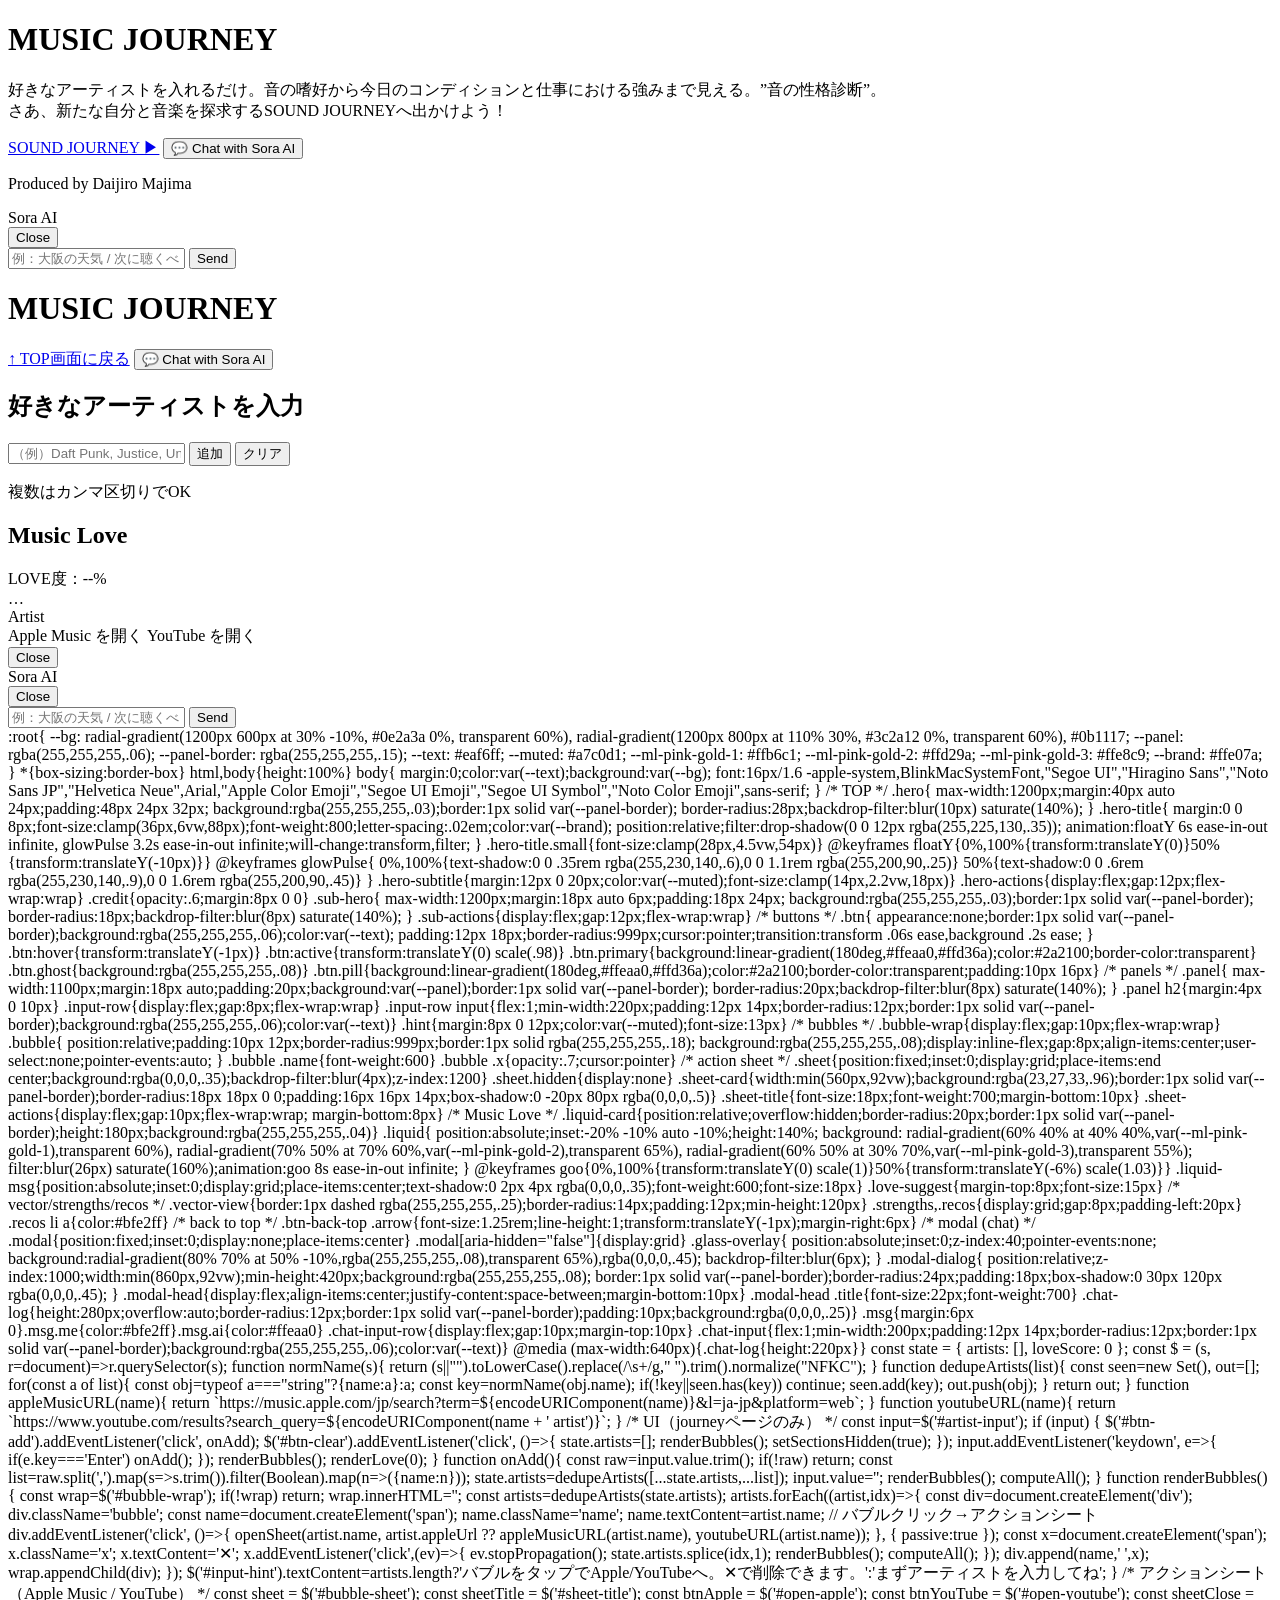
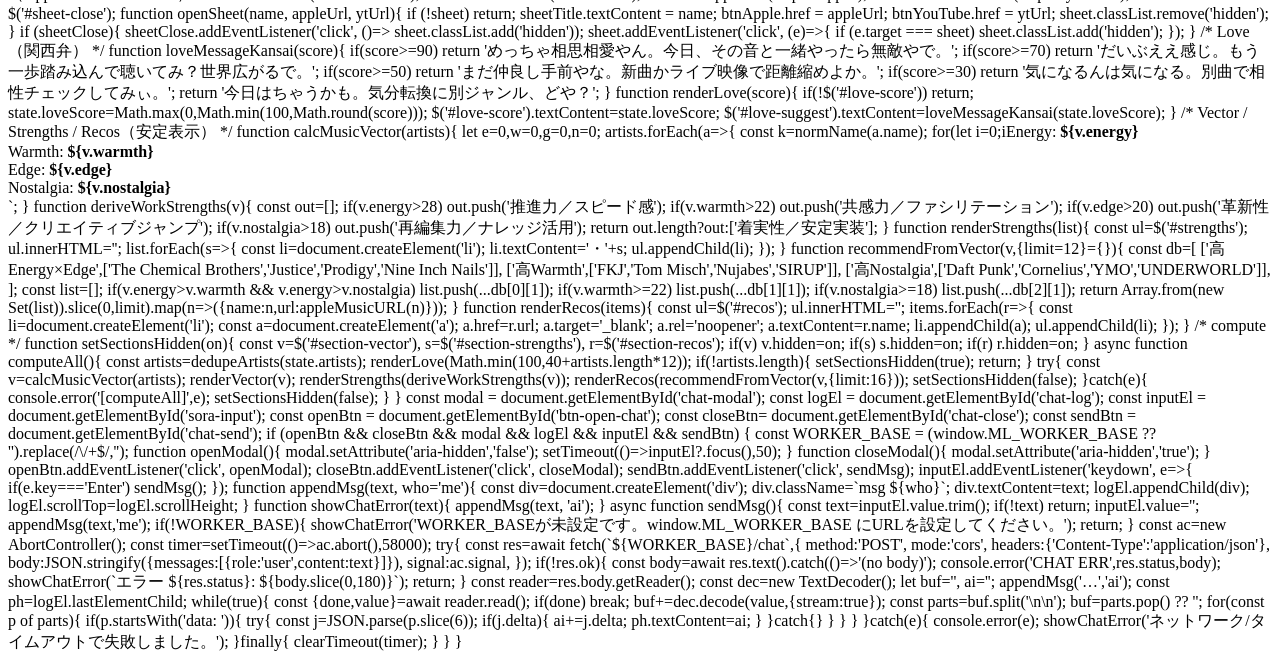
==== commit e5ce6c8e: "feat(journey): 2ページ構成を復元しUI/分析/推奨/バブル連携をフル更新 ■ 概要 - TOP(index.html) と遷移先(journey.html)の2ページ構成に復元 - ヒ" ====
--- a/index.html
+++ b/index.html
@@ -2,660 +2,486 @@
 <html lang="ja">
 
 <head>
-    <meta charset="utf-8" />
-    <meta name="viewport" content="width=device-width, initial-scale=1, viewport-fit=cover" />
-    <title>MusicLens PRO MAX</title>
-
-    <style>
-        :root {
-            --bg: radial-gradient(1200px 600px at 30% -10%, #0e2a3a 0%, transparent 60%),
-                radial-gradient(1200px 800px at 110% 30%, #3c2a12 0%, transparent 60%),
-                #0b1117;
-            --panel: rgba(255, 255, 255, .06);
-            --panel-border: rgba(255, 255, 255, .15);
-            --text: #eaf6ff;
-            --muted: #a7c0d1;
-            --ml-pink-gold-1: #ffb6c1;
-            --ml-pink-gold-2: #ffd29a;
-            --ml-pink-gold-3: #ffe8c9;
-            --brand: #ffe07a;
-        }
-
-        * {
-            box-sizing: border-box
-        }
-
-        html,
-        body {
-            height: 100%
-        }
-
-        body {
-            margin: 0;
-            color: var(--text);
-            background: var(--bg);
-            font: 16px/1.6 -apple-system, BlinkMacSystemFont, "Segoe UI", "Hiragino Sans", "Noto Sans JP", "Helvetica Neue", Arial, "Apple Color Emoji", "Segoe UI Emoji", "Segoe UI Symbol", "Noto Color Emoji", sans-serif;
-        }
-
-        /* hero */
-        .hero {
-            max-width: 1200px;
-            margin: 40px auto 24px;
-            padding: 48px 24px 32px;
-            background: rgba(255, 255, 255, .03);
-            border: 1px solid var(--panel-border);
-            border-radius: 28px;
-            backdrop-filter: blur(10px) saturate(140%);
-        }
-
-        .hero-title {
-            margin: 0 0 8px;
-            font-size: clamp(36px, 6vw, 88px);
-            font-weight: 800;
-            letter-spacing: .02em;
-            color: var(--brand);
-            position: relative;
-            filter: drop-shadow(0 0 12px rgba(255, 225, 130, .35));
-            animation: floatY 6s ease-in-out infinite, glowPulse 3.2s ease-in-out infinite;
-            will-change: transform, filter;
-        }
-
-        @keyframes floatY {
-
-            0%,
-            100% {
-                transform: translateY(0)
-            }
-
-            50% {
-                transform: translateY(-10px)
-            }
-        }
-
-        @keyframes glowPulse {
-
-            0%,
-            100% {
-                text-shadow: 0 0 .35rem rgba(255, 230, 140, .6), 0 0 1.1rem rgba(255, 200, 90, .25)
-            }
-
-            50% {
-                text-shadow: 0 0 .6rem rgba(255, 230, 140, .9), 0 0 1.6rem rgba(255, 200, 90, .45)
-            }
-        }
-
-        .hero-subtitle {
-            margin: 12px 0 20px;
-            color: var(--muted);
-            font-size: clamp(14px, 2.2vw, 18px)
-        }
-
-        .hero-actions {
-            display: flex;
-            gap: 12px;
-            flex-wrap: wrap
-        }
-
-        .credit {
-            opacity: .6;
-            margin: 8px 0 0
-        }
-
-        /* buttons */
-        .btn {
-            appearance: none;
-            border: 1px solid var(--panel-border);
-            background: rgba(255, 255, 255, .06);
-            color: var(--text);
-            padding: 12px 18px;
-            border-radius: 999px;
-            cursor: pointer;
-            transition: transform .06s ease, background .2s ease;
-        }
-
-        .btn:hover {
-            transform: translateY(-1px)
-        }
-
-        .btn:active {
-            transform: translateY(0) scale(.98)
-        }
-
-        .btn.primary {
-            background: linear-gradient(180deg, #ffeaa0, #ffd36a);
-            color: #2a2100;
-            border-color: transparent
-        }
-
-        .btn.ghost {
-            background: rgba(255, 255, 255, .08)
-        }
-
-        .btn.pill {
-            background: linear-gradient(180deg, #ffeaa0, #ffd36a);
-            color: #2a2100;
-            border-color: transparent;
-            padding: 10px 16px
-        }
-
-        /* panels */
-        .panel {
-            max-width: 1100px;
-            margin: 18px auto;
-            padding: 20px;
-            background: var(--panel);
-            border: 1px solid var(--panel-border);
-            border-radius: 20px;
-            backdrop-filter: blur(8px) saturate(140%);
-        }
-
-        .panel h2 {
-            margin: 4px 0 10px
-        }
-
-        .input-row {
-            display: flex;
-            gap: 8px;
-            flex-wrap: wrap
-        }
-
-        .input-row input {
-            flex: 1;
-            min-width: 220px;
-            padding: 12px 14px;
-            border-radius: 12px;
-            border: 1px solid var(--panel-border);
-            background: rgba(255, 255, 255, .06);
-            color: var(--text)
-        }
-
-        .hint {
-            margin: 8px 0 12px;
-            color: var(--muted);
-            font-size: 13px
-        }
-
-        /* bubbles */
-        .bubble-wrap {
-            display: flex;
-            gap: 10px;
-            flex-wrap: wrap
-        }
-
-        .bubble {
-            position: relative;
-            padding: 10px 12px;
-            border-radius: 999px;
-            border: 1px solid rgba(255, 255, 255, .18);
-            background: rgba(255, 255, 255, .08);
-            display: inline-flex;
-            gap: 8px;
-            align-items: center;
-            user-select: none;
-            pointer-events: auto;
-        }
-
-        .bubble a {
-            pointer-events: auto;
-            text-decoration: none;
-            color: #bfe2ff;
-            border-bottom: 1px dotted rgba(191, 226, 255, .5)
-        }
-
-        .bubble .x {
-            opacity: .7;
-            cursor: pointer
-        }
-
-        /* Music Love */
-        .liquid-card {
-            position: relative;
-            overflow: hidden;
-            border-radius: 20px;
-            border: 1px solid var(--panel-border);
-            height: 180px;
-            background: rgba(255, 255, 255, .04)
-        }
-
-        .liquid {
-            position: absolute;
-            inset: -20% -10% auto -10%;
-            height: 140%;
-            background:
-                radial-gradient(60% 40% at 40% 40%, var(--ml-pink-gold-1), transparent 60%),
-                radial-gradient(70% 50% at 70% 60%, var(--ml-pink-gold-2), transparent 65%),
-                radial-gradient(60% 50% at 30% 70%, var(--ml-pink-gold-3), transparent 55%);
-            filter: blur(26px) saturate(160%);
-            animation: goo 8s ease-in-out infinite;
-        }
-
-        @keyframes goo {
-
-            0%,
-            100% {
-                transform: translateY(0) scale(1)
-            }
-
-            50% {
-                transform: translateY(-6%) scale(1.03)
-            }
-        }
-
-        .liquid-msg {
-            position: absolute;
-            inset: 0;
-            display: grid;
-            place-items: center;
-            text-shadow: 0 2px 4px rgba(0, 0, 0, .35);
-            font-weight: 600;
-            font-size: 18px
-        }
-
-        .love-suggest {
-            margin-top: 8px;
-            font-size: 15px
-        }
-
-        /* vector/strengths/recos */
-        .vector-view {
-            border: 1px dashed rgba(255, 255, 255, .25);
-            border-radius: 14px;
-            padding: 12px;
-            min-height: 120px
-        }
-
-        .strengths,
-        .recos {
-            display: grid;
-            gap: 8px;
-            padding-left: 20px
-        }
-
-        .recos li a {
-            color: #bfe2ff
-        }
-
-        /* back to top */
-        .back-top-wrap {
-            display: flex;
-            justify-content: center;
-            margin: 26px 0 40px
-        }
-
-        .btn-back-top .arrow {
-            font-size: 1.25rem;
-            line-height: 1;
-            transform: translateY(-1px);
-            margin-right: 6px
-        }
-
-        /* modal */
-        .modal {
-            position: fixed;
-            inset: 0;
-            display: none;
-            place-items: center
-        }
-
-        .modal[aria-hidden="false"] {
-            display: grid
-        }
-
-        .glass-overlay {
-            position: absolute;
-            inset: 0;
-            z-index: 40;
-            pointer-events: none;
-            background: radial-gradient(80% 70% at 50% -10%, rgba(255, 255, 255, .08), transparent 65%), rgba(0, 0, 0, .45);
-            backdrop-filter: blur(6px);
-        }
-
-        .modal-dialog {
-            position: relative;
-            z-index: 1000;
-            width: min(860px, 92vw);
-            min-height: 420px;
-            background: rgba(255, 255, 255, .08);
-            border: 1px solid var(--panel-border);
-            border-radius: 24px;
-            padding: 18px;
-            box-shadow: 0 30px 120px rgba(0, 0, 0, .45);
-        }
-
-        .modal-head {
-            display: flex;
-            align-items: center;
-            justify-content: space-between;
-            margin-bottom: 10px
-        }
-
-        .modal-head .title {
-            font-size: 22px;
-            font-weight: 700
-        }
-
-        .chat-log {
-            height: 280px;
-            overflow: auto;
-            border-radius: 12px;
-            border: 1px solid var(--panel-border);
-            padding: 10px;
-            background: rgba(0, 0, 0, .25)
-        }
-
-        .msg {
-            margin: 6px 0
-        }
-
-        .msg.me {
-            color: #bfe2ff
-        }
-
-        .msg.ai {
-            color: #ffeaa0
-        }
-
-        .chat-input-row {
-            display: flex;
-            gap: 10px;
-            margin-top: 10px
-        }
-
-        .chat-input {
-            flex: 1;
-            min-width: 200px;
-            padding: 12px 14px;
-            border-radius: 12px;
-            border: 1px solid var(--panel-border);
-            background: rgba(255, 255, 255, .06);
-            color: var(--text)
-        }
-
-        @media (max-width:640px) {
-            .chat-log {
-                height: 220px
-            }
-        }
-    </style>
+  <meta charset="utf-8" />
+  <meta name="viewport" content="width=device-width, initial-scale=1, viewport-fit=cover" />
+  <title>MusicLens PRO MAX</title>
+  <link rel="stylesheet" href="./styles.css?v=20251105b" />
 </head>
 
 <body>
-    <header class="hero" id="top">
-        <h1 class="hero-title">MUSIC JOURNEY</h1>
-        <p class="hero-subtitle">
-            好きなアーティストを入れるだけ。音の嗜好から今日のコンディションと仕事における強みまで見える。”音の性格診断”。<br />
-            さあ、新たな自分と音楽を探求するSOUND JOURNEYへ出かけよう！
-        </p>
-        <div class="hero-actions">
-            <button id="btn-start" class="btn primary">SOUND JOURNEY ▶</button>
-            <button id="btn-open-chat" class="btn ghost">💬 Chat with Sora AI</button>
+  <header class="hero" id="top">
+    <h1 class="hero-title">MUSIC JOURNEY</h1>
+    <p class="hero-subtitle">
+      好きなアーティストを入れるだけ。音の嗜好から今日のコンディションと仕事における強みまで見える。”音の性格診断”。<br />
+      さあ、新たな自分と音楽を探求するSOUND JOURNEYへ出かけよう！
+    </p>
+    <div class="hero-actions">
+      <a class="btn primary" href="./journey.html">SOUND JOURNEY ▶</a>
+      <button id="btn-open-chat" class="btn ghost">💬 Chat with Sora AI</button>
+    </div>
+    <p class="credit">Produced by Daijiro Majima</p>
+  </header>
+
+  <!-- Chat with Sora AI Modal -->
+  <div id="chat-modal" class="modal" aria-hidden="true">
+    <div class="glass-overlay"></div>
+    <div class="modal-dialog" role="dialog" aria-modal="true">
+      <div class="modal-head">
+        <div class="title">Sora AI</div>
+        <button id="chat-close" class="btn pill">Close</button>
+      </div>
+      <div id="chat-log" class="chat-log"></div>
+      <div class="chat-input-row">
+        <input id="sora-input" class="chat-input" placeholder="例：大阪の天気 / 次に聴くべき曲" />
+        <button id="chat-send" class="btn pill">Send</button>
+      </div>
+    </div>
+  </div>
+
+  <script>
+    // 必要に応じて設定：window.ML_WORKER_BASE = "https://YOUR-WORKER.workers.dev";
+  </script>
+  <script src="./chat.js?v=20251105b" type="module"></script>
+</body>
+
+</html>
+<!doctype html>
+<html lang="ja">
+
+<head>
+  <meta charset="utf-8" />
+  <meta name="viewport" content="width=device-width, initial-scale=1, viewport-fit=cover" />
+  <title>MusicLens – Sound Journey</title>
+  <link rel="stylesheet" href="./styles.css?v=20251105b" />
+</head>
+
+<body>
+  <header class="sub-hero">
+    <h1 class="hero-title small">MUSIC JOURNEY</h1>
+    <div class="sub-actions">
+      <a class="btn ghost btn-back-top" href="./index.html"><span class="arrow">↑</span> TOP画面に戻る</a>
+      <button id="btn-open-chat" class="btn ghost">💬 Chat with Sora AI</button>
+    </div>
+  </header>
+
+  <main id="main">
+    <section class="panel">
+      <h2>好きなアーティストを入力</h2>
+      <div class="input-row">
+        <input id="artist-input" type="text" placeholder="（例）Daft Punk, Justice, Underworld" />
+        <button id="btn-add" class="btn">追加</button>
+        <button id="btn-clear" class="btn ghost">クリア</button>
+      </div>
+      <p id="input-hint" class="hint">複数はカンマ区切りでOK</p>
+      <div id="bubble-wrap" class="bubble-wrap"></div>
+    </section>
+
+    <section id="section-love" class="panel">
+      <div class="panel-head">
+        <h2>Music Love</h2>
+      </div>
+      <div class="liquid-card">
+        <div class="liquid"></div>
+        <div class="liquid-msg">
+          <div>LOVE度：<span id="love-score">--</span>%</div>
+          <div id="love-suggest" class="love-suggest">…</div>
         </div>
-        <p class="credit">Produced by Daijiro Majima</p>
-    </header>
-
-    <main id="main">
-        <section class="panel">
-            <h2>好きなアーティストを入力</h2>
-            <div class="input-row">
-                <input id="artist-input" type="text" placeholder="（例）Daft Punk, Justice, Underworld" />
-                <button id="btn-add" class="btn">追加</button>
-                <button id="btn-clear" class="btn ghost">クリア</button>
-            </div>
-            <p id="input-hint" class="hint">複数はカンマ区切りでOK</p>
-            <div id="bubble-wrap" class="bubble-wrap"></div>
-        </section>
-
-        <section id="section-love" class="panel">
-            <div class="panel-head">
-                <h2>Music Love</h2>
-            </div>
-            <div class="liquid-card">
-                <div class="liquid"></div>
-                <div class="liquid-msg">
-                    <div>LOVE度：<span id="love-score">--</span>%</div>
-                    <div id="love-suggest" class="love-suggest">…</div>
-                </div>
-            </div>
-        </section>
-
-        <section id="section-vector" class="panel" hidden>
-            <h2>Your Music Vector</h2>
-            <div id="vector-view" class="vector-view"></div>
-        </section>
-
-        <section id="section-strengths" class="panel" hidden>
-            <h2>Work Strengths（音から見る仕事の強み）</h2>
-            <ul id="strengths" class="strengths"></ul>
-        </section>
-
-        <section id="section-recos" class="panel" hidden>
-            <h2>Music Recommendations</h2>
-            <ul id="recos" class="recos"></ul>
-        </section>
-
-        <div class="back-top-wrap">
-            <a id="back-top" class="btn ghost btn-back-top" href="#top">
-                <span class="arrow">↑</span> TOP画面に戻る
-            </a>
-        </div>
-    </main>
-
-    <!-- Chat with Sora AI Modal -->
-    <div id="chat-modal" class="modal" aria-hidden="true">
-        <div class="glass-overlay"></div>
-        <div class="modal-dialog" role="dialog" aria-modal="true">
-            <div class="modal-head">
-                <div class="title">Sora AI</div>
-                <button id="chat-close" class="btn pill">Close</button>
-            </div>
-            <div id="chat-log" class="chat-log"></div>
-            <div class="chat-input-row">
-                <input id="sora-input" class="chat-input" placeholder="例：大阪の天気 / 次に聴くべき曲" />
-                <button id="chat-send" class="btn pill">Send</button>
-            </div>
-        </div>
+      </div>
+    </section>
+
+    <section id="section-vector" class="panel" hidden>
+      <h2>Your Music Vector</h2>
+      <div id="vector-view" class="vector-view"></div>
+    </section>
+
+    <section id="section-strengths" class="panel" hidden>
+      <h2>Work Strengths（音から見る仕事の強み）</h2>
+      <ul id="strengths" class="strengths"></ul>
+    </section>
+
+    <section id="section-recos" class="panel" hidden>
+      <h2>Music Recommendations</h2>
+      <ul id="recos" class="recos"></ul>
+    </section>
+  </main>
+
+  <!-- バブル用アクションシート -->
+  <div id="bubble-sheet" class="sheet hidden" role="dialog" aria-modal="true">
+    <div class="sheet-card">
+      <div class="sheet-title" id="sheet-title">Artist</div>
+      <div class="sheet-actions">
+        <a id="open-apple" class="btn primary" target="_blank" rel="noopener">Apple Music を開く</a>
+        <a id="open-youtube" class="btn ghost" target="_blank" rel="noopener">YouTube を開く</a>
+      </div>
+      <button id="sheet-close" class="btn pill">Close</button>
     </div>
-
-    <!-- 必要なら設定（末尾スラ無し）: window.ML_WORKER_BASE = "https://YOUR-WORKER.workers.dev"; -->
-    <script type="module">
-        // ========= アプリ本体 =========
-        const state = { artists: [], loveScore: 0 };
-        const $ = (s, r = document) => r.querySelector(s);
-
-        function normName(s) { return (s || "").toLowerCase().replace(/\s+/g, " ").trim().normalize("NFKC"); }
-        function dedupeArtists(list) {
-            const seen = new Set(), out = [];
-            for (const a of list) {
-                const obj = typeof a === "string" ? { name: a } : a;
-                const key = normName(obj.name);
-                if (!key || seen.has(key)) continue;
-                seen.add(key); out.push(obj);
-            } return out;
-        }
-        function appleMusicURL(name) {
-            return `https://music.apple.com/jp/search?term=${encodeURIComponent(name)}&l=ja-jp&platform=web`;
-        }
-
-        /* UI */
-        const input = $('#artist-input');
-        $('#btn-add').addEventListener('click', onAdd);
-        $('#btn-clear').addEventListener('click', () => { state.artists = []; renderBubbles(); setSectionsHidden(true); });
-        $('#btn-start').addEventListener('click', () => input?.focus());
-        $('#back-top').addEventListener('click', e => { e.preventDefault(); window.scrollTo({ top: 0, behavior: 'smooth' }); });
-        input.addEventListener('keydown', e => { if (e.key === 'Enter') onAdd(); });
-
-        function onAdd() {
-            const raw = input.value.trim(); if (!raw) return;
-            const list = raw.split(',').map(s => s.trim()).filter(Boolean).map(n => ({ name: n }));
-            state.artists = dedupeArtists([...state.artists, ...list]);
-            input.value = ''; renderBubbles(); computeAll();
-        }
-
-        function renderBubbles() {
-            const wrap = $('#bubble-wrap'); wrap.innerHTML = '';
-            const artists = dedupeArtists(state.artists);
-            artists.forEach((artist, idx) => {
-                const div = document.createElement('div'); div.className = 'bubble';
-                const label = document.createElement('span'); label.textContent = artist.name;
-
-                const a = document.createElement('a'); a.textContent = 'Apple Music';
-                a.href = artist.appleUrl ?? appleMusicURL(artist.name);
-                a.target = '_blank'; a.rel = 'noopener noreferrer';
-                a.addEventListener('click', ev => { ev.stopPropagation(); }, { passive: true });
-
-                const x = document.createElement('span'); x.className = 'x'; x.textContent = '✕';
-                x.addEventListener('click', () => { state.artists.splice(idx, 1); renderBubbles(); computeAll(); });
-
-                div.append(label, ' ', a, ' ', x); wrap.appendChild(div);
-            });
-            $('#input-hint').textContent = artists.length ? 'バブルを削除して調整できます' : 'まずアーティストを入力してね';
-        }
-
-        /* Love（関西弁） */
-        function loveMessageKansai(score) {
-            if (score >= 90) return 'めっちゃ相思相愛やん。今日、その音と一緒やったら無敵やで。';
-            if (score >= 70) return 'だいぶええ感じ。もう一歩踏み込んで聴いてみ？世界広がるで。';
-            if (score >= 50) return 'まだ仲良し手前やな。新曲かライブ映像で距離縮めよか。';
-            if (score >= 30) return '気になるんは気になる。別曲で相性チェックしてみぃ。';
-            return '今日はちゃうかも。気分転換に別ジャンル、どや？';
-        }
-        function renderLove(score) {
-            state.loveScore = Math.max(0, Math.min(100, Math.round(score)));
-            $('#love-score').textContent = state.loveScore;
-            $('#love-suggest').textContent = loveMessageKansai(state.loveScore);
-        }
-
-        /* Vector / Strengths / Recos（安定表示版） */
-        function calcMusicVector(artists) {
-            let e = 0, w = 0, g = 0, n = 0;
-            artists.forEach(a => {
-                const k = normName(a.name);
-                for (let i = 0; i < k.length; i++) { const v = k.charCodeAt(i); e += (v % 7); w += (v % 5); g += (v % 3); n += (v % 11); }
-            });
-            const sum = Math.max(1, e + w + g + n);
-            return { energy: +(e / sum * 100).toFixed(1), warmth: +(w / sum * 100).toFixed(1), edge: +(g / sum * 100).toFixed(1), nostalgia: +(n / sum * 100).toFixed(1) };
-        }
-        function renderVector(v) {
-            $('#vector-view').innerHTML = `
-        <div>Energy: <b>${v.energy}</b></div>
-        <div>Warmth: <b>${v.warmth}</b></div>
-        <div>Edge: <b>${v.edge}</b></div>
-        <div>Nostalgia: <b>${v.nostalgia}</b></div>`;
-        }
-        function deriveWorkStrengths(v) {
-            const out = []; if (v.energy > 28) out.push('推進力／スピード感');
-            if (v.warmth > 22) out.push('共感力／ファシリテーション');
-            if (v.edge > 20) out.push('革新性／クリエイティブジャンプ');
-            if (v.nostalgia > 18) out.push('再編集力／ナレッジ活用');
-            return out.length ? out : ['着実性／安定実装'];
-        }
-        function renderStrengths(list) {
-            const ul = $('#strengths'); ul.innerHTML = '';
-            list.forEach(s => { const li = document.createElement('li'); li.textContent = '・' + s; ul.appendChild(li); });
-        }
-        function recommendFromVector(v, { limit = 12 } = {}) {
-            const db = [
-                ['高Energy×Edge', ['The Chemical Brothers', 'Justice', 'Prodigy', 'Nine Inch Nails']],
-                ['高Warmth', ['FKJ', 'Tom Misch', 'Nujabes', 'SIRUP']],
-                ['高Nostalgia', ['Daft Punk', 'Cornelius', 'YMO', 'UNDERWORLD']],
-            ];
-            const list = [];
-            if (v.energy > v.warmth && v.energy > v.nostalgia) list.push(...db[0][1]);
-            if (v.warmth >= 22) list.push(...db[1][1]);
-            if (v.nostalgia >= 18) list.push(...db[2][1]);
-            return Array.from(new Set(list)).slice(0, limit).map(n => ({ name: n, url: appleMusicURL(n) }));
-        }
-        function renderRecos(items) {
-            const ul = $('#recos'); ul.innerHTML = '';
-            items.forEach(r => {
-                const li = document.createElement('li'); const a = document.createElement('a');
-                a.href = r.url; a.target = '_blank'; a.rel = 'noopener'; a.textContent = r.name;
-                li.appendChild(a); ul.appendChild(li);
-            });
-        }
-
-        function setSectionsHidden(on) {
-            $('#section-vector').hidden = on; $('#section-strengths').hidden = on; $('#section-recos').hidden = on;
-        }
-        async function computeAll() {
-            const artists = dedupeArtists(state.artists);
-            renderLove(Math.min(100, 40 + artists.length * 12));
-            if (!artists.length) { setSectionsHidden(true); return; }
-            try {
-                const v = calcMusicVector(artists); renderVector(v);
-                renderStrengths(deriveWorkStrengths(v));
-                renderRecos(recommendFromVector(v, { limit: 16 }));
-                setSectionsHidden(false);
-            } catch (e) { console.error('[computeAll]', e); setSectionsHidden(false); }
-        }
-
-        /* 初期 */
-        renderBubbles(); renderLove(0);
-    </script>
-
-    <script type="module">
-        // ========= チャット =========
-        const modal = document.getElementById('chat-modal');
-        const logEl = document.getElementById('chat-log');
-        const inputEl = document.getElementById('sora-input');
-        const openBtn = document.getElementById('btn-open-chat');
-        const closeBtn = document.getElementById('chat-close');
-        const sendBtn = document.getElementById('chat-send');
-
-        const WORKER_BASE = (window.ML_WORKER_BASE ?? '').replace(/\/+$/, '');
-
-        function openModal() { modal.setAttribute('aria-hidden', 'false'); setTimeout(() => inputEl?.focus(), 50); }
-        function closeModal() { modal.setAttribute('aria-hidden', 'true'); }
-        openBtn.addEventListener('click', openModal);
-        closeBtn.addEventListener('click', closeModal);
-
-        sendBtn.addEventListener('click', sendMsg);
-        inputEl.addEventListener('keydown', e => { if (e.key === 'Enter') sendMsg(); });
-
-        function appendMsg(text, who = 'me') {
-            const div = document.createElement('div'); div.className = `msg ${who}`; div.textContent = text;
-            logEl.appendChild(div); logEl.scrollTop = logEl.scrollHeight;
-        }
-        function showChatError(text) { appendMsg(text, 'ai'); }
-
-        async function sendMsg() {
-            const text = inputEl.value.trim(); if (!text) return;
-            inputEl.value = ''; appendMsg(text, 'me');
-
-            if (!WORKER_BASE) { showChatError('WORKER_BASEが未設定です。window.ML_WORKER_BASE にURLを設定してください。'); return; }
-
-            const ac = new AbortController(); const timer = setTimeout(() => ac.abort(), 58000);
-            try {
-                const res = await fetch(`${WORKER_BASE}/chat`, {
-                    method: 'POST', mode: 'cors',
-                    headers: { 'Content-Type': 'application/json' },
-                    body: JSON.stringify({ messages: [{ role: 'user', content: text }] }),
-                    signal: ac.signal,
-                });
-                if (!res.ok) {
-                    const body = await res.text().catch(() => '(no body)');
-                    console.error('CHAT ERR', res.status, body);
-                    showChatError(`エラー ${res.status}: ${body.slice(0, 180)}`);
-                    return;
-                }
-                const reader = res.body.getReader(); const dec = new TextDecoder();
-                let buf = '', ai = ''; appendMsg('…', 'ai'); const ph = logEl.lastElementChild;
-                while (true) {
-                    const { done, value } = await reader.read(); if (done) break;
-                    buf += dec.decode(value, { stream: true });
-                    const parts = buf.split('\n\n'); buf = parts.pop() ?? '';
-                    for (const p of parts) {
-                        if (p.startsWith('data: ')) {
-                            try { const j = JSON.parse(p.slice(6)); if (j.delta) { ai += j.delta; ph.textContent = ai; } } catch { }
-                        }
-                    }
-                }
-            } catch (e) {
-                console.error(e);
-                showChatError('ネットワーク/タイムアウトで失敗しました。');
-            } finally { clearTimeout(timer); }
-        }
-    </script>
+  </div>
+
+  <!-- Chat with Sora AI Modal（遷移先でも利用可） -->
+  <div id="chat-modal" class="modal" aria-hidden="true">
+    <div class="glass-overlay"></div>
+    <div class="modal-dialog" role="dialog" aria-modal="true">
+      <div class="modal-head">
+        <div class="title">Sora AI</div>
+        <button id="chat-close" class="btn pill">Close</button>
+      </div>
+      <div id="chat-log" class="chat-log"></div>
+      <div class="chat-input-row">
+        <input id="sora-input" class="chat-input" placeholder="例：大阪の天気 / 次に聴くべき曲" />
+        <button id="chat-send" class="btn pill">Send</button>
+      </div>
+    </div>
+  </div>
+
+  <script>
+    // 必要に応じて設定：window.ML_WORKER_BASE = "https://YOUR-WORKER.workers.dev";
+  </script>
+  <script src="./app.js?v=20251105b" type="module"></script>
+  <script src="./chat.js?v=20251105b" type="module"></script>
 </body>
 
-</html>+</html>
+:root{
+--bg: radial-gradient(1200px 600px at 30% -10%, #0e2a3a 0%, transparent 60%),
+radial-gradient(1200px 800px at 110% 30%, #3c2a12 0%, transparent 60%),
+#0b1117;
+--panel: rgba(255,255,255,.06);
+--panel-border: rgba(255,255,255,.15);
+--text: #eaf6ff;
+--muted: #a7c0d1;
+--ml-pink-gold-1: #ffb6c1;
+--ml-pink-gold-2: #ffd29a;
+--ml-pink-gold-3: #ffe8c9;
+--brand: #ffe07a;
+}
+*{box-sizing:border-box} html,body{height:100%}
+body{
+margin:0;color:var(--text);background:var(--bg);
+font:16px/1.6 -apple-system,BlinkMacSystemFont,"Segoe UI","Hiragino Sans","Noto Sans JP","Helvetica Neue",Arial,"Apple
+Color Emoji","Segoe UI Emoji","Segoe UI Symbol","Noto Color Emoji",sans-serif;
+}
+
+/* TOP */
+.hero{
+max-width:1200px;margin:40px auto 24px;padding:48px 24px 32px;
+background:rgba(255,255,255,.03);border:1px solid var(--panel-border);
+border-radius:28px;backdrop-filter:blur(10px) saturate(140%);
+}
+.hero-title{
+margin:0 0 8px;font-size:clamp(36px,6vw,88px);font-weight:800;letter-spacing:.02em;color:var(--brand);
+position:relative;filter:drop-shadow(0 0 12px rgba(255,225,130,.35));
+animation:floatY 6s ease-in-out infinite, glowPulse 3.2s ease-in-out infinite;will-change:transform,filter;
+}
+.hero-title.small{font-size:clamp(28px,4.5vw,54px)}
+@keyframes floatY{0%,100%{transform:translateY(0)}50%{transform:translateY(-10px)}}
+@keyframes glowPulse{
+0%,100%{text-shadow:0 0 .35rem rgba(255,230,140,.6),0 0 1.1rem rgba(255,200,90,.25)}
+50%{text-shadow:0 0 .6rem rgba(255,230,140,.9),0 0 1.6rem rgba(255,200,90,.45)}
+}
+.hero-subtitle{margin:12px 0 20px;color:var(--muted);font-size:clamp(14px,2.2vw,18px)}
+.hero-actions{display:flex;gap:12px;flex-wrap:wrap}
+.credit{opacity:.6;margin:8px 0 0}
+
+.sub-hero{
+max-width:1200px;margin:18px auto 6px;padding:18px 24px;
+background:rgba(255,255,255,.03);border:1px solid var(--panel-border);
+border-radius:18px;backdrop-filter:blur(8px) saturate(140%);
+}
+.sub-actions{display:flex;gap:12px;flex-wrap:wrap}
+
+/* buttons */
+.btn{
+appearance:none;border:1px solid var(--panel-border);background:rgba(255,255,255,.06);color:var(--text);
+padding:12px 18px;border-radius:999px;cursor:pointer;transition:transform .06s ease,background .2s ease;
+}
+.btn:hover{transform:translateY(-1px)}
+.btn:active{transform:translateY(0) scale(.98)}
+.btn.primary{background:linear-gradient(180deg,#ffeaa0,#ffd36a);color:#2a2100;border-color:transparent}
+.btn.ghost{background:rgba(255,255,255,.08)}
+.btn.pill{background:linear-gradient(180deg,#ffeaa0,#ffd36a);color:#2a2100;border-color:transparent;padding:10px 16px}
+
+/* panels */
+.panel{
+max-width:1100px;margin:18px auto;padding:20px;background:var(--panel);border:1px solid var(--panel-border);
+border-radius:20px;backdrop-filter:blur(8px) saturate(140%);
+}
+.panel h2{margin:4px 0 10px}
+.input-row{display:flex;gap:8px;flex-wrap:wrap}
+.input-row input{flex:1;min-width:220px;padding:12px 14px;border-radius:12px;border:1px solid
+var(--panel-border);background:rgba(255,255,255,.06);color:var(--text)}
+.hint{margin:8px 0 12px;color:var(--muted);font-size:13px}
+
+/* bubbles */
+.bubble-wrap{display:flex;gap:10px;flex-wrap:wrap}
+.bubble{
+position:relative;padding:10px 12px;border-radius:999px;border:1px solid rgba(255,255,255,.18);
+background:rgba(255,255,255,.08);display:inline-flex;gap:8px;align-items:center;user-select:none;pointer-events:auto;
+}
+.bubble .name{font-weight:600}
+.bubble .x{opacity:.7;cursor:pointer}
+
+/* action sheet */
+.sheet{position:fixed;inset:0;display:grid;place-items:end
+center;background:rgba(0,0,0,.35);backdrop-filter:blur(4px);z-index:1200}
+.sheet.hidden{display:none}
+.sheet-card{width:min(560px,92vw);background:rgba(23,27,33,.96);border:1px solid var(--panel-border);border-radius:18px
+18px 0 0;padding:16px 16px 14px;box-shadow:0 -20px 80px rgba(0,0,0,.5)}
+.sheet-title{font-size:18px;font-weight:700;margin-bottom:10px}
+.sheet-actions{display:flex;gap:10px;flex-wrap:wrap; margin-bottom:8px}
+
+/* Music Love */
+.liquid-card{position:relative;overflow:hidden;border-radius:20px;border:1px solid
+var(--panel-border);height:180px;background:rgba(255,255,255,.04)}
+.liquid{
+position:absolute;inset:-20% -10% auto -10%;height:140%;
+background:
+radial-gradient(60% 40% at 40% 40%,var(--ml-pink-gold-1),transparent 60%),
+radial-gradient(70% 50% at 70% 60%,var(--ml-pink-gold-2),transparent 65%),
+radial-gradient(60% 50% at 30% 70%,var(--ml-pink-gold-3),transparent 55%);
+filter:blur(26px) saturate(160%);animation:goo 8s ease-in-out infinite;
+}
+@keyframes goo{0%,100%{transform:translateY(0) scale(1)}50%{transform:translateY(-6%) scale(1.03)}}
+.liquid-msg{position:absolute;inset:0;display:grid;place-items:center;text-shadow:0 2px 4px
+rgba(0,0,0,.35);font-weight:600;font-size:18px}
+.love-suggest{margin-top:8px;font-size:15px}
+
+/* vector/strengths/recos */
+.vector-view{border:1px dashed rgba(255,255,255,.25);border-radius:14px;padding:12px;min-height:120px}
+.strengths,.recos{display:grid;gap:8px;padding-left:20px}
+.recos li a{color:#bfe2ff}
+
+/* back to top */
+.btn-back-top .arrow{font-size:1.25rem;line-height:1;transform:translateY(-1px);margin-right:6px}
+
+/* modal (chat) */
+.modal{position:fixed;inset:0;display:none;place-items:center}
+.modal[aria-hidden="false"]{display:grid}
+.glass-overlay{
+position:absolute;inset:0;z-index:40;pointer-events:none;
+background:radial-gradient(80% 70% at 50% -10%,rgba(255,255,255,.08),transparent 65%),rgba(0,0,0,.45);
+backdrop-filter:blur(6px);
+}
+.modal-dialog{
+position:relative;z-index:1000;width:min(860px,92vw);min-height:420px;background:rgba(255,255,255,.08);
+border:1px solid var(--panel-border);border-radius:24px;padding:18px;box-shadow:0 30px 120px rgba(0,0,0,.45);
+}
+.modal-head{display:flex;align-items:center;justify-content:space-between;margin-bottom:10px}
+.modal-head .title{font-size:22px;font-weight:700}
+.chat-log{height:280px;overflow:auto;border-radius:12px;border:1px solid
+var(--panel-border);padding:10px;background:rgba(0,0,0,.25)}
+.msg{margin:6px 0}.msg.me{color:#bfe2ff}.msg.ai{color:#ffeaa0}
+.chat-input-row{display:flex;gap:10px;margin-top:10px}
+.chat-input{flex:1;min-width:200px;padding:12px 14px;border-radius:12px;border:1px solid
+var(--panel-border);background:rgba(255,255,255,.06);color:var(--text)}
+@media (max-width:640px){.chat-log{height:220px}}
+const state = { artists: [], loveScore: 0 };
+const $ = (s, r=document)=>r.querySelector(s);
+
+function normName(s){ return (s||"").toLowerCase().replace(/\s+/g," ").trim().normalize("NFKC"); }
+function dedupeArtists(list){
+const seen=new Set(), out=[];
+for(const a of list){
+const obj=typeof a==="string"?{name:a}:a;
+const key=normName(obj.name);
+if(!key||seen.has(key)) continue;
+seen.add(key); out.push(obj);
+} return out;
+}
+function appleMusicURL(name){
+return `https://music.apple.com/jp/search?term=${encodeURIComponent(name)}&l=ja-jp&platform=web`;
+}
+function youtubeURL(name){
+return `https://www.youtube.com/results?search_query=${encodeURIComponent(name + ' artist')}`;
+}
+
+/* UI（journeyページのみ） */
+const input=$('#artist-input');
+if (input) {
+$('#btn-add').addEventListener('click', onAdd);
+$('#btn-clear').addEventListener('click', ()=>{ state.artists=[]; renderBubbles(); setSectionsHidden(true); });
+input.addEventListener('keydown', e=>{ if(e.key==='Enter') onAdd(); });
+
+renderBubbles();
+renderLove(0);
+}
+
+function onAdd(){
+const raw=input.value.trim(); if(!raw) return;
+const list=raw.split(',').map(s=>s.trim()).filter(Boolean).map(n=>({name:n}));
+state.artists=dedupeArtists([...state.artists,...list]);
+input.value=''; renderBubbles(); computeAll();
+}
+
+function renderBubbles(){
+const wrap=$('#bubble-wrap'); if(!wrap) return; wrap.innerHTML='';
+const artists=dedupeArtists(state.artists);
+artists.forEach((artist,idx)=>{
+const div=document.createElement('div'); div.className='bubble';
+const name=document.createElement('span'); name.className='name'; name.textContent=artist.name;
+
+// バブルクリック→アクションシート
+div.addEventListener('click', ()=>{
+openSheet(artist.name, artist.appleUrl ?? appleMusicURL(artist.name), youtubeURL(artist.name));
+}, { passive:true });
+
+const x=document.createElement('span'); x.className='x'; x.textContent='✕';
+x.addEventListener('click',(ev)=>{ ev.stopPropagation(); state.artists.splice(idx,1); renderBubbles(); computeAll(); });
+
+div.append(name,' ',x); wrap.appendChild(div);
+});
+$('#input-hint').textContent=artists.length?'バブルをタップでApple/YouTubeへ。✕で削除できます。':'まずアーティストを入力してね';
+}
+
+/* アクションシート（Apple Music / YouTube） */
+const sheet = $('#bubble-sheet');
+const sheetTitle = $('#sheet-title');
+const btnApple = $('#open-apple');
+const btnYouTube = $('#open-youtube');
+const sheetClose = $('#sheet-close');
+
+function openSheet(name, appleUrl, ytUrl){
+if (!sheet) return;
+sheetTitle.textContent = name;
+btnApple.href = appleUrl;
+btnYouTube.href = ytUrl;
+sheet.classList.remove('hidden');
+}
+if (sheetClose){
+sheetClose.addEventListener('click', ()=> sheet.classList.add('hidden'));
+sheet.addEventListener('click', (e)=>{ if (e.target === sheet) sheet.classList.add('hidden'); });
+}
+
+/* Love（関西弁） */
+function loveMessageKansai(score){
+if(score>=90) return 'めっちゃ相思相愛やん。今日、その音と一緒やったら無敵やで。';
+if(score>=70) return 'だいぶええ感じ。もう一歩踏み込んで聴いてみ？世界広がるで。';
+if(score>=50) return 'まだ仲良し手前やな。新曲かライブ映像で距離縮めよか。';
+if(score>=30) return '気になるんは気になる。別曲で相性チェックしてみぃ。';
+return '今日はちゃうかも。気分転換に別ジャンル、どや？';
+}
+function renderLove(score){
+if(!$('#love-score')) return;
+state.loveScore=Math.max(0,Math.min(100,Math.round(score)));
+$('#love-score').textContent=state.loveScore;
+$('#love-suggest').textContent=loveMessageKansai(state.loveScore);
+}
+
+/* Vector / Strengths / Recos（安定表示） */
+function calcMusicVector(artists){
+let e=0,w=0,g=0,n=0;
+artists.forEach(a=>{
+const k=normName(a.name);
+for(let i=0;i<k.length;i++){const v=k.charCodeAt(i); e+=(v%7); w+=(v%5); g+=(v%3); n+=(v%11);} }); const
+  sum=Math.max(1,e+w+g+n); return
+  {energy:+(e/sum*100).toFixed(1),warmth:+(w/sum*100).toFixed(1),edge:+(g/sum*100).toFixed(1),nostalgia:+(n/sum*100).toFixed(1)};
+  } function renderVector(v){ $('#vector-view').innerHTML=` <div>Energy: <b>${v.energy}</b></div>
+  <div>Warmth: <b>${v.warmth}</b></div>
+  <div>Edge: <b>${v.edge}</b></div>
+  <div>Nostalgia: <b>${v.nostalgia}</b></div>`;
+  }
+  function deriveWorkStrengths(v){
+  const out=[]; if(v.energy>28) out.push('推進力／スピード感');
+  if(v.warmth>22) out.push('共感力／ファシリテーション');
+  if(v.edge>20) out.push('革新性／クリエイティブジャンプ');
+  if(v.nostalgia>18) out.push('再編集力／ナレッジ活用');
+  return out.length?out:['着実性／安定実装'];
+  }
+  function renderStrengths(list){
+  const ul=$('#strengths'); ul.innerHTML='';
+  list.forEach(s=>{ const li=document.createElement('li'); li.textContent='・'+s; ul.appendChild(li); });
+  }
+  function recommendFromVector(v,{limit=12}={}){
+  const db=[
+  ['高Energy×Edge',['The Chemical Brothers','Justice','Prodigy','Nine Inch Nails']],
+  ['高Warmth',['FKJ','Tom Misch','Nujabes','SIRUP']],
+  ['高Nostalgia',['Daft Punk','Cornelius','YMO','UNDERWORLD']],
+  ];
+  const list=[];
+  if(v.energy>v.warmth && v.energy>v.nostalgia) list.push(...db[0][1]);
+  if(v.warmth>=22) list.push(...db[1][1]);
+  if(v.nostalgia>=18) list.push(...db[2][1]);
+  return Array.from(new Set(list)).slice(0,limit).map(n=>({name:n,url:appleMusicURL(n)}));
+  }
+  function renderRecos(items){
+  const ul=$('#recos'); ul.innerHTML='';
+  items.forEach(r=>{ const li=document.createElement('li'); const a=document.createElement('a');
+  a.href=r.url; a.target='_blank'; a.rel='noopener'; a.textContent=r.name;
+  li.appendChild(a); ul.appendChild(li); });
+  }
+
+  /* compute */
+  function setSectionsHidden(on){
+  const v=$('#section-vector'), s=$('#section-strengths'), r=$('#section-recos');
+  if(v) v.hidden=on; if(s) s.hidden=on; if(r) r.hidden=on;
+  }
+  async function computeAll(){
+  const artists=dedupeArtists(state.artists);
+  renderLove(Math.min(100,40+artists.length*12));
+  if(!artists.length){ setSectionsHidden(true); return; }
+  try{
+  const v=calcMusicVector(artists); renderVector(v);
+  renderStrengths(deriveWorkStrengths(v));
+  renderRecos(recommendFromVector(v,{limit:16}));
+  setSectionsHidden(false);
+  }catch(e){ console.error('[computeAll]',e); setSectionsHidden(false); }
+  }
+  const modal = document.getElementById('chat-modal');
+  const logEl = document.getElementById('chat-log');
+  const inputEl = document.getElementById('sora-input');
+  const openBtn = document.getElementById('btn-open-chat');
+  const closeBtn= document.getElementById('chat-close');
+  const sendBtn = document.getElementById('chat-send');
+
+  if (openBtn && closeBtn && modal && logEl && inputEl && sendBtn) {
+  const WORKER_BASE = (window.ML_WORKER_BASE ?? '').replace(/\/+$/,'');
+  function openModal(){ modal.setAttribute('aria-hidden','false'); setTimeout(()=>inputEl?.focus(),50); }
+  function closeModal(){ modal.setAttribute('aria-hidden','true'); }
+  openBtn.addEventListener('click', openModal);
+  closeBtn.addEventListener('click', closeModal);
+
+  sendBtn.addEventListener('click', sendMsg);
+  inputEl.addEventListener('keydown', e=>{ if(e.key==='Enter') sendMsg(); });
+
+  function appendMsg(text, who='me'){
+  const div=document.createElement('div'); div.className=`msg ${who}`; div.textContent=text;
+  logEl.appendChild(div); logEl.scrollTop=logEl.scrollHeight;
+  }
+  function showChatError(text){ appendMsg(text, 'ai'); }
+
+  async function sendMsg(){
+  const text=inputEl.value.trim(); if(!text) return;
+  inputEl.value=''; appendMsg(text,'me');
+  if(!WORKER_BASE){ showChatError('WORKER_BASEが未設定です。window.ML_WORKER_BASE にURLを設定してください。'); return; }
+
+  const ac=new AbortController(); const timer=setTimeout(()=>ac.abort(),58000);
+  try{
+  const res=await fetch(`${WORKER_BASE}/chat`,{
+  method:'POST', mode:'cors',
+  headers:{'Content-Type':'application/json'},
+  body:JSON.stringify({messages:[{role:'user',content:text}]}),
+  signal:ac.signal,
+  });
+  if(!res.ok){
+  const body=await res.text().catch(()=>'(no body)');
+  console.error('CHAT ERR',res.status,body);
+  showChatError(`エラー ${res.status}: ${body.slice(0,180)}`);
+  return;
+  }
+  const reader=res.body.getReader(); const dec=new TextDecoder();
+  let buf='', ai=''; appendMsg('…','ai'); const ph=logEl.lastElementChild;
+  while(true){
+  const {done,value}=await reader.read(); if(done) break;
+  buf+=dec.decode(value,{stream:true});
+  const parts=buf.split('\n\n'); buf=parts.pop() ?? '';
+  for(const p of parts){
+  if(p.startsWith('data: ')){
+  try{ const j=JSON.parse(p.slice(6)); if(j.delta){ ai+=j.delta; ph.textContent=ai; } }catch{}
+  }
+  }
+  }
+  }catch(e){
+  console.error(e);
+  showChatError('ネットワーク/タイムアウトで失敗しました。');
+  }finally{ clearTimeout(timer); }
+  }
+  }
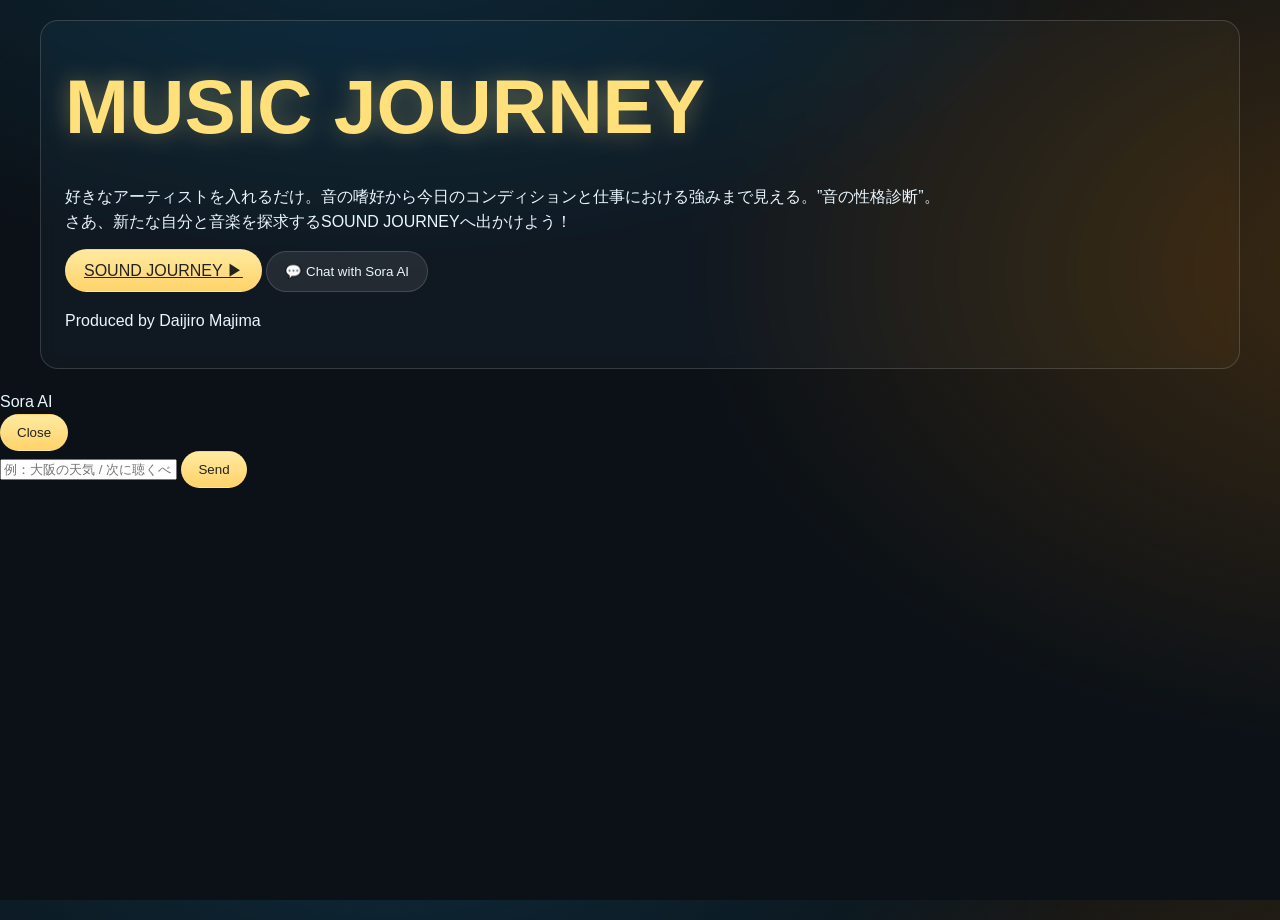
==== commit 23b49611: "fix(pages): 全ファイル保存・変更反映 - Auto Save 有効化後も U/M が残っていたため、手動でコミット反映 - index.html / journey.html / styl" ====
--- a/index.html
+++ b/index.html
@@ -44,444 +44,4 @@
   <script src="./chat.js?v=20251105b" type="module"></script>
 </body>
 
-</html>
-<!doctype html>
-<html lang="ja">
-
-<head>
-  <meta charset="utf-8" />
-  <meta name="viewport" content="width=device-width, initial-scale=1, viewport-fit=cover" />
-  <title>MusicLens – Sound Journey</title>
-  <link rel="stylesheet" href="./styles.css?v=20251105b" />
-</head>
-
-<body>
-  <header class="sub-hero">
-    <h1 class="hero-title small">MUSIC JOURNEY</h1>
-    <div class="sub-actions">
-      <a class="btn ghost btn-back-top" href="./index.html"><span class="arrow">↑</span> TOP画面に戻る</a>
-      <button id="btn-open-chat" class="btn ghost">💬 Chat with Sora AI</button>
-    </div>
-  </header>
-
-  <main id="main">
-    <section class="panel">
-      <h2>好きなアーティストを入力</h2>
-      <div class="input-row">
-        <input id="artist-input" type="text" placeholder="（例）Daft Punk, Justice, Underworld" />
-        <button id="btn-add" class="btn">追加</button>
-        <button id="btn-clear" class="btn ghost">クリア</button>
-      </div>
-      <p id="input-hint" class="hint">複数はカンマ区切りでOK</p>
-      <div id="bubble-wrap" class="bubble-wrap"></div>
-    </section>
-
-    <section id="section-love" class="panel">
-      <div class="panel-head">
-        <h2>Music Love</h2>
-      </div>
-      <div class="liquid-card">
-        <div class="liquid"></div>
-        <div class="liquid-msg">
-          <div>LOVE度：<span id="love-score">--</span>%</div>
-          <div id="love-suggest" class="love-suggest">…</div>
-        </div>
-      </div>
-    </section>
-
-    <section id="section-vector" class="panel" hidden>
-      <h2>Your Music Vector</h2>
-      <div id="vector-view" class="vector-view"></div>
-    </section>
-
-    <section id="section-strengths" class="panel" hidden>
-      <h2>Work Strengths（音から見る仕事の強み）</h2>
-      <ul id="strengths" class="strengths"></ul>
-    </section>
-
-    <section id="section-recos" class="panel" hidden>
-      <h2>Music Recommendations</h2>
-      <ul id="recos" class="recos"></ul>
-    </section>
-  </main>
-
-  <!-- バブル用アクションシート -->
-  <div id="bubble-sheet" class="sheet hidden" role="dialog" aria-modal="true">
-    <div class="sheet-card">
-      <div class="sheet-title" id="sheet-title">Artist</div>
-      <div class="sheet-actions">
-        <a id="open-apple" class="btn primary" target="_blank" rel="noopener">Apple Music を開く</a>
-        <a id="open-youtube" class="btn ghost" target="_blank" rel="noopener">YouTube を開く</a>
-      </div>
-      <button id="sheet-close" class="btn pill">Close</button>
-    </div>
-  </div>
-
-  <!-- Chat with Sora AI Modal（遷移先でも利用可） -->
-  <div id="chat-modal" class="modal" aria-hidden="true">
-    <div class="glass-overlay"></div>
-    <div class="modal-dialog" role="dialog" aria-modal="true">
-      <div class="modal-head">
-        <div class="title">Sora AI</div>
-        <button id="chat-close" class="btn pill">Close</button>
-      </div>
-      <div id="chat-log" class="chat-log"></div>
-      <div class="chat-input-row">
-        <input id="sora-input" class="chat-input" placeholder="例：大阪の天気 / 次に聴くべき曲" />
-        <button id="chat-send" class="btn pill">Send</button>
-      </div>
-    </div>
-  </div>
-
-  <script>
-    // 必要に応じて設定：window.ML_WORKER_BASE = "https://YOUR-WORKER.workers.dev";
-  </script>
-  <script src="./app.js?v=20251105b" type="module"></script>
-  <script src="./chat.js?v=20251105b" type="module"></script>
-</body>
-
-</html>
-:root{
---bg: radial-gradient(1200px 600px at 30% -10%, #0e2a3a 0%, transparent 60%),
-radial-gradient(1200px 800px at 110% 30%, #3c2a12 0%, transparent 60%),
-#0b1117;
---panel: rgba(255,255,255,.06);
---panel-border: rgba(255,255,255,.15);
---text: #eaf6ff;
---muted: #a7c0d1;
---ml-pink-gold-1: #ffb6c1;
---ml-pink-gold-2: #ffd29a;
---ml-pink-gold-3: #ffe8c9;
---brand: #ffe07a;
-}
-*{box-sizing:border-box} html,body{height:100%}
-body{
-margin:0;color:var(--text);background:var(--bg);
-font:16px/1.6 -apple-system,BlinkMacSystemFont,"Segoe UI","Hiragino Sans","Noto Sans JP","Helvetica Neue",Arial,"Apple
-Color Emoji","Segoe UI Emoji","Segoe UI Symbol","Noto Color Emoji",sans-serif;
-}
-
-/* TOP */
-.hero{
-max-width:1200px;margin:40px auto 24px;padding:48px 24px 32px;
-background:rgba(255,255,255,.03);border:1px solid var(--panel-border);
-border-radius:28px;backdrop-filter:blur(10px) saturate(140%);
-}
-.hero-title{
-margin:0 0 8px;font-size:clamp(36px,6vw,88px);font-weight:800;letter-spacing:.02em;color:var(--brand);
-position:relative;filter:drop-shadow(0 0 12px rgba(255,225,130,.35));
-animation:floatY 6s ease-in-out infinite, glowPulse 3.2s ease-in-out infinite;will-change:transform,filter;
-}
-.hero-title.small{font-size:clamp(28px,4.5vw,54px)}
-@keyframes floatY{0%,100%{transform:translateY(0)}50%{transform:translateY(-10px)}}
-@keyframes glowPulse{
-0%,100%{text-shadow:0 0 .35rem rgba(255,230,140,.6),0 0 1.1rem rgba(255,200,90,.25)}
-50%{text-shadow:0 0 .6rem rgba(255,230,140,.9),0 0 1.6rem rgba(255,200,90,.45)}
-}
-.hero-subtitle{margin:12px 0 20px;color:var(--muted);font-size:clamp(14px,2.2vw,18px)}
-.hero-actions{display:flex;gap:12px;flex-wrap:wrap}
-.credit{opacity:.6;margin:8px 0 0}
-
-.sub-hero{
-max-width:1200px;margin:18px auto 6px;padding:18px 24px;
-background:rgba(255,255,255,.03);border:1px solid var(--panel-border);
-border-radius:18px;backdrop-filter:blur(8px) saturate(140%);
-}
-.sub-actions{display:flex;gap:12px;flex-wrap:wrap}
-
-/* buttons */
-.btn{
-appearance:none;border:1px solid var(--panel-border);background:rgba(255,255,255,.06);color:var(--text);
-padding:12px 18px;border-radius:999px;cursor:pointer;transition:transform .06s ease,background .2s ease;
-}
-.btn:hover{transform:translateY(-1px)}
-.btn:active{transform:translateY(0) scale(.98)}
-.btn.primary{background:linear-gradient(180deg,#ffeaa0,#ffd36a);color:#2a2100;border-color:transparent}
-.btn.ghost{background:rgba(255,255,255,.08)}
-.btn.pill{background:linear-gradient(180deg,#ffeaa0,#ffd36a);color:#2a2100;border-color:transparent;padding:10px 16px}
-
-/* panels */
-.panel{
-max-width:1100px;margin:18px auto;padding:20px;background:var(--panel);border:1px solid var(--panel-border);
-border-radius:20px;backdrop-filter:blur(8px) saturate(140%);
-}
-.panel h2{margin:4px 0 10px}
-.input-row{display:flex;gap:8px;flex-wrap:wrap}
-.input-row input{flex:1;min-width:220px;padding:12px 14px;border-radius:12px;border:1px solid
-var(--panel-border);background:rgba(255,255,255,.06);color:var(--text)}
-.hint{margin:8px 0 12px;color:var(--muted);font-size:13px}
-
-/* bubbles */
-.bubble-wrap{display:flex;gap:10px;flex-wrap:wrap}
-.bubble{
-position:relative;padding:10px 12px;border-radius:999px;border:1px solid rgba(255,255,255,.18);
-background:rgba(255,255,255,.08);display:inline-flex;gap:8px;align-items:center;user-select:none;pointer-events:auto;
-}
-.bubble .name{font-weight:600}
-.bubble .x{opacity:.7;cursor:pointer}
-
-/* action sheet */
-.sheet{position:fixed;inset:0;display:grid;place-items:end
-center;background:rgba(0,0,0,.35);backdrop-filter:blur(4px);z-index:1200}
-.sheet.hidden{display:none}
-.sheet-card{width:min(560px,92vw);background:rgba(23,27,33,.96);border:1px solid var(--panel-border);border-radius:18px
-18px 0 0;padding:16px 16px 14px;box-shadow:0 -20px 80px rgba(0,0,0,.5)}
-.sheet-title{font-size:18px;font-weight:700;margin-bottom:10px}
-.sheet-actions{display:flex;gap:10px;flex-wrap:wrap; margin-bottom:8px}
-
-/* Music Love */
-.liquid-card{position:relative;overflow:hidden;border-radius:20px;border:1px solid
-var(--panel-border);height:180px;background:rgba(255,255,255,.04)}
-.liquid{
-position:absolute;inset:-20% -10% auto -10%;height:140%;
-background:
-radial-gradient(60% 40% at 40% 40%,var(--ml-pink-gold-1),transparent 60%),
-radial-gradient(70% 50% at 70% 60%,var(--ml-pink-gold-2),transparent 65%),
-radial-gradient(60% 50% at 30% 70%,var(--ml-pink-gold-3),transparent 55%);
-filter:blur(26px) saturate(160%);animation:goo 8s ease-in-out infinite;
-}
-@keyframes goo{0%,100%{transform:translateY(0) scale(1)}50%{transform:translateY(-6%) scale(1.03)}}
-.liquid-msg{position:absolute;inset:0;display:grid;place-items:center;text-shadow:0 2px 4px
-rgba(0,0,0,.35);font-weight:600;font-size:18px}
-.love-suggest{margin-top:8px;font-size:15px}
-
-/* vector/strengths/recos */
-.vector-view{border:1px dashed rgba(255,255,255,.25);border-radius:14px;padding:12px;min-height:120px}
-.strengths,.recos{display:grid;gap:8px;padding-left:20px}
-.recos li a{color:#bfe2ff}
-
-/* back to top */
-.btn-back-top .arrow{font-size:1.25rem;line-height:1;transform:translateY(-1px);margin-right:6px}
-
-/* modal (chat) */
-.modal{position:fixed;inset:0;display:none;place-items:center}
-.modal[aria-hidden="false"]{display:grid}
-.glass-overlay{
-position:absolute;inset:0;z-index:40;pointer-events:none;
-background:radial-gradient(80% 70% at 50% -10%,rgba(255,255,255,.08),transparent 65%),rgba(0,0,0,.45);
-backdrop-filter:blur(6px);
-}
-.modal-dialog{
-position:relative;z-index:1000;width:min(860px,92vw);min-height:420px;background:rgba(255,255,255,.08);
-border:1px solid var(--panel-border);border-radius:24px;padding:18px;box-shadow:0 30px 120px rgba(0,0,0,.45);
-}
-.modal-head{display:flex;align-items:center;justify-content:space-between;margin-bottom:10px}
-.modal-head .title{font-size:22px;font-weight:700}
-.chat-log{height:280px;overflow:auto;border-radius:12px;border:1px solid
-var(--panel-border);padding:10px;background:rgba(0,0,0,.25)}
-.msg{margin:6px 0}.msg.me{color:#bfe2ff}.msg.ai{color:#ffeaa0}
-.chat-input-row{display:flex;gap:10px;margin-top:10px}
-.chat-input{flex:1;min-width:200px;padding:12px 14px;border-radius:12px;border:1px solid
-var(--panel-border);background:rgba(255,255,255,.06);color:var(--text)}
-@media (max-width:640px){.chat-log{height:220px}}
-const state = { artists: [], loveScore: 0 };
-const $ = (s, r=document)=>r.querySelector(s);
-
-function normName(s){ return (s||"").toLowerCase().replace(/\s+/g," ").trim().normalize("NFKC"); }
-function dedupeArtists(list){
-const seen=new Set(), out=[];
-for(const a of list){
-const obj=typeof a==="string"?{name:a}:a;
-const key=normName(obj.name);
-if(!key||seen.has(key)) continue;
-seen.add(key); out.push(obj);
-} return out;
-}
-function appleMusicURL(name){
-return `https://music.apple.com/jp/search?term=${encodeURIComponent(name)}&l=ja-jp&platform=web`;
-}
-function youtubeURL(name){
-return `https://www.youtube.com/results?search_query=${encodeURIComponent(name + ' artist')}`;
-}
-
-/* UI（journeyページのみ） */
-const input=$('#artist-input');
-if (input) {
-$('#btn-add').addEventListener('click', onAdd);
-$('#btn-clear').addEventListener('click', ()=>{ state.artists=[]; renderBubbles(); setSectionsHidden(true); });
-input.addEventListener('keydown', e=>{ if(e.key==='Enter') onAdd(); });
-
-renderBubbles();
-renderLove(0);
-}
-
-function onAdd(){
-const raw=input.value.trim(); if(!raw) return;
-const list=raw.split(',').map(s=>s.trim()).filter(Boolean).map(n=>({name:n}));
-state.artists=dedupeArtists([...state.artists,...list]);
-input.value=''; renderBubbles(); computeAll();
-}
-
-function renderBubbles(){
-const wrap=$('#bubble-wrap'); if(!wrap) return; wrap.innerHTML='';
-const artists=dedupeArtists(state.artists);
-artists.forEach((artist,idx)=>{
-const div=document.createElement('div'); div.className='bubble';
-const name=document.createElement('span'); name.className='name'; name.textContent=artist.name;
-
-// バブルクリック→アクションシート
-div.addEventListener('click', ()=>{
-openSheet(artist.name, artist.appleUrl ?? appleMusicURL(artist.name), youtubeURL(artist.name));
-}, { passive:true });
-
-const x=document.createElement('span'); x.className='x'; x.textContent='✕';
-x.addEventListener('click',(ev)=>{ ev.stopPropagation(); state.artists.splice(idx,1); renderBubbles(); computeAll(); });
-
-div.append(name,' ',x); wrap.appendChild(div);
-});
-$('#input-hint').textContent=artists.length?'バブルをタップでApple/YouTubeへ。✕で削除できます。':'まずアーティストを入力してね';
-}
-
-/* アクションシート（Apple Music / YouTube） */
-const sheet = $('#bubble-sheet');
-const sheetTitle = $('#sheet-title');
-const btnApple = $('#open-apple');
-const btnYouTube = $('#open-youtube');
-const sheetClose = $('#sheet-close');
-
-function openSheet(name, appleUrl, ytUrl){
-if (!sheet) return;
-sheetTitle.textContent = name;
-btnApple.href = appleUrl;
-btnYouTube.href = ytUrl;
-sheet.classList.remove('hidden');
-}
-if (sheetClose){
-sheetClose.addEventListener('click', ()=> sheet.classList.add('hidden'));
-sheet.addEventListener('click', (e)=>{ if (e.target === sheet) sheet.classList.add('hidden'); });
-}
-
-/* Love（関西弁） */
-function loveMessageKansai(score){
-if(score>=90) return 'めっちゃ相思相愛やん。今日、その音と一緒やったら無敵やで。';
-if(score>=70) return 'だいぶええ感じ。もう一歩踏み込んで聴いてみ？世界広がるで。';
-if(score>=50) return 'まだ仲良し手前やな。新曲かライブ映像で距離縮めよか。';
-if(score>=30) return '気になるんは気になる。別曲で相性チェックしてみぃ。';
-return '今日はちゃうかも。気分転換に別ジャンル、どや？';
-}
-function renderLove(score){
-if(!$('#love-score')) return;
-state.loveScore=Math.max(0,Math.min(100,Math.round(score)));
-$('#love-score').textContent=state.loveScore;
-$('#love-suggest').textContent=loveMessageKansai(state.loveScore);
-}
-
-/* Vector / Strengths / Recos（安定表示） */
-function calcMusicVector(artists){
-let e=0,w=0,g=0,n=0;
-artists.forEach(a=>{
-const k=normName(a.name);
-for(let i=0;i<k.length;i++){const v=k.charCodeAt(i); e+=(v%7); w+=(v%5); g+=(v%3); n+=(v%11);} }); const
-  sum=Math.max(1,e+w+g+n); return
-  {energy:+(e/sum*100).toFixed(1),warmth:+(w/sum*100).toFixed(1),edge:+(g/sum*100).toFixed(1),nostalgia:+(n/sum*100).toFixed(1)};
-  } function renderVector(v){ $('#vector-view').innerHTML=` <div>Energy: <b>${v.energy}</b></div>
-  <div>Warmth: <b>${v.warmth}</b></div>
-  <div>Edge: <b>${v.edge}</b></div>
-  <div>Nostalgia: <b>${v.nostalgia}</b></div>`;
-  }
-  function deriveWorkStrengths(v){
-  const out=[]; if(v.energy>28) out.push('推進力／スピード感');
-  if(v.warmth>22) out.push('共感力／ファシリテーション');
-  if(v.edge>20) out.push('革新性／クリエイティブジャンプ');
-  if(v.nostalgia>18) out.push('再編集力／ナレッジ活用');
-  return out.length?out:['着実性／安定実装'];
-  }
-  function renderStrengths(list){
-  const ul=$('#strengths'); ul.innerHTML='';
-  list.forEach(s=>{ const li=document.createElement('li'); li.textContent='・'+s; ul.appendChild(li); });
-  }
-  function recommendFromVector(v,{limit=12}={}){
-  const db=[
-  ['高Energy×Edge',['The Chemical Brothers','Justice','Prodigy','Nine Inch Nails']],
-  ['高Warmth',['FKJ','Tom Misch','Nujabes','SIRUP']],
-  ['高Nostalgia',['Daft Punk','Cornelius','YMO','UNDERWORLD']],
-  ];
-  const list=[];
-  if(v.energy>v.warmth && v.energy>v.nostalgia) list.push(...db[0][1]);
-  if(v.warmth>=22) list.push(...db[1][1]);
-  if(v.nostalgia>=18) list.push(...db[2][1]);
-  return Array.from(new Set(list)).slice(0,limit).map(n=>({name:n,url:appleMusicURL(n)}));
-  }
-  function renderRecos(items){
-  const ul=$('#recos'); ul.innerHTML='';
-  items.forEach(r=>{ const li=document.createElement('li'); const a=document.createElement('a');
-  a.href=r.url; a.target='_blank'; a.rel='noopener'; a.textContent=r.name;
-  li.appendChild(a); ul.appendChild(li); });
-  }
-
-  /* compute */
-  function setSectionsHidden(on){
-  const v=$('#section-vector'), s=$('#section-strengths'), r=$('#section-recos');
-  if(v) v.hidden=on; if(s) s.hidden=on; if(r) r.hidden=on;
-  }
-  async function computeAll(){
-  const artists=dedupeArtists(state.artists);
-  renderLove(Math.min(100,40+artists.length*12));
-  if(!artists.length){ setSectionsHidden(true); return; }
-  try{
-  const v=calcMusicVector(artists); renderVector(v);
-  renderStrengths(deriveWorkStrengths(v));
-  renderRecos(recommendFromVector(v,{limit:16}));
-  setSectionsHidden(false);
-  }catch(e){ console.error('[computeAll]',e); setSectionsHidden(false); }
-  }
-  const modal = document.getElementById('chat-modal');
-  const logEl = document.getElementById('chat-log');
-  const inputEl = document.getElementById('sora-input');
-  const openBtn = document.getElementById('btn-open-chat');
-  const closeBtn= document.getElementById('chat-close');
-  const sendBtn = document.getElementById('chat-send');
-
-  if (openBtn && closeBtn && modal && logEl && inputEl && sendBtn) {
-  const WORKER_BASE = (window.ML_WORKER_BASE ?? '').replace(/\/+$/,'');
-  function openModal(){ modal.setAttribute('aria-hidden','false'); setTimeout(()=>inputEl?.focus(),50); }
-  function closeModal(){ modal.setAttribute('aria-hidden','true'); }
-  openBtn.addEventListener('click', openModal);
-  closeBtn.addEventListener('click', closeModal);
-
-  sendBtn.addEventListener('click', sendMsg);
-  inputEl.addEventListener('keydown', e=>{ if(e.key==='Enter') sendMsg(); });
-
-  function appendMsg(text, who='me'){
-  const div=document.createElement('div'); div.className=`msg ${who}`; div.textContent=text;
-  logEl.appendChild(div); logEl.scrollTop=logEl.scrollHeight;
-  }
-  function showChatError(text){ appendMsg(text, 'ai'); }
-
-  async function sendMsg(){
-  const text=inputEl.value.trim(); if(!text) return;
-  inputEl.value=''; appendMsg(text,'me');
-  if(!WORKER_BASE){ showChatError('WORKER_BASEが未設定です。window.ML_WORKER_BASE にURLを設定してください。'); return; }
-
-  const ac=new AbortController(); const timer=setTimeout(()=>ac.abort(),58000);
-  try{
-  const res=await fetch(`${WORKER_BASE}/chat`,{
-  method:'POST', mode:'cors',
-  headers:{'Content-Type':'application/json'},
-  body:JSON.stringify({messages:[{role:'user',content:text}]}),
-  signal:ac.signal,
-  });
-  if(!res.ok){
-  const body=await res.text().catch(()=>'(no body)');
-  console.error('CHAT ERR',res.status,body);
-  showChatError(`エラー ${res.status}: ${body.slice(0,180)}`);
-  return;
-  }
-  const reader=res.body.getReader(); const dec=new TextDecoder();
-  let buf='', ai=''; appendMsg('…','ai'); const ph=logEl.lastElementChild;
-  while(true){
-  const {done,value}=await reader.read(); if(done) break;
-  buf+=dec.decode(value,{stream:true});
-  const parts=buf.split('\n\n'); buf=parts.pop() ?? '';
-  for(const p of parts){
-  if(p.startsWith('data: ')){
-  try{ const j=JSON.parse(p.slice(6)); if(j.delta){ ai+=j.delta; ph.textContent=ai; } }catch{}
-  }
-  }
-  }
-  }catch(e){
-  console.error(e);
-  showChatError('ネットワーク/タイムアウトで失敗しました。');
-  }finally{ clearTimeout(timer); }
-  }
-  }+</html>
--- a/styles.css
+++ b/styles.css
@@ -0,0 +1,292 @@
+:root {
+    --bg1: #0e2a3a;
+    --bg2: #3c2a12;
+    --panel: rgba(255, 255, 255, .06);
+    --border: rgba(255, 255, 255, .15);
+    --text: #eaf6ff;
+    --muted: #a7c0d1;
+    --brand: #ffe07a;
+    --pg1: #ffb6c1;
+    --pg2: #ffd29a;
+    --pg3: #ffe8c9;
+}
+
+* {
+    box-sizing: border-box
+}
+
+html,
+body {
+    height: 100%
+}
+
+body {
+    margin: 0;
+    color: var(--text);
+    background:
+        radial-gradient(1200px 600px at 30% -10%, var(--bg1) 0%, transparent 60%),
+        radial-gradient(1200px 800px at 110% 30%, var(--bg2) 0%, transparent 60%), #0b1117;
+    font: 16px/1.6 -apple-system, BlinkMacSystemFont, "Segoe UI", "Hiragino Sans", "Noto Sans JP", "Helvetica Neue", Arial, sans-serif;
+}
+
+/* HERO */
+.sub-hero,
+.hero {
+    max-width: 1200px;
+    margin: 20px auto;
+    padding: 18px 24px;
+    background: rgba(255, 255, 255, .03);
+    border: 1px solid var(--border);
+    border-radius: 18px;
+    backdrop-filter: blur(8px) saturate(140%);
+}
+
+.hero-title {
+    margin: 6px 0 8px;
+    font-weight: 800;
+    color: var(--brand);
+    text-align: left;
+    font-size: clamp(36px, 6vw, 88px);
+    filter: drop-shadow(0 0 12px rgba(255, 225, 130, .35));
+    animation: floatY 6s ease-in-out infinite, glow 3.2s ease-in-out infinite;
+}
+
+.hero-title.small {
+    font-size: clamp(28px, 4.5vw, 54px)
+}
+
+@keyframes floatY {
+
+    0%,
+    100% {
+        transform: translateY(0)
+    }
+
+    50% {
+        transform: translateY(-10px)
+    }
+}
+
+@keyframes glow {
+
+    0%,
+    100% {
+        text-shadow: 0 0 .35rem rgba(255, 230, 140, .6), 0 0 1.1rem rgba(255, 200, 90, .25)
+    }
+
+    50% {
+        text-shadow: 0 0 .6rem rgba(255, 230, 140, .9), 0 0 1.6rem rgba(255, 200, 90, .45)
+    }
+}
+
+.sub-actions {
+    display: flex;
+    gap: 12px;
+    flex-wrap: wrap
+}
+
+/* PANEL */
+.panel {
+    max-width: 1100px;
+    margin: 18px auto;
+    padding: 20px;
+    background: var(--panel);
+    border: 1px solid var(--border);
+    border-radius: 20px;
+    backdrop-filter: blur(8px) saturate(140%)
+}
+
+.panel h2 {
+    margin: 4px 0 10px
+}
+
+.input-row {
+    display: flex;
+    gap: 8px;
+    flex-wrap: wrap
+}
+
+.input-row input {
+    flex: 1;
+    min-width: 220px;
+    padding: 12px 14px;
+    border-radius: 12px;
+    border: 1px solid var(--border);
+    background: rgba(255, 255, 255, .06);
+    color: var(--text)
+}
+
+.hint {
+    margin: 8px 0 12px;
+    color: var(--muted);
+    font-size: 13px
+}
+
+/* BUTTONS */
+.btn {
+    appearance: none;
+    border: 1px solid var(--border);
+    background: rgba(255, 255, 255, .06);
+    color: var(--text);
+    padding: 12px 18px;
+    border-radius: 999px;
+    cursor: pointer;
+    transition: transform .06s, background .2s
+}
+
+.btn:hover {
+    transform: translateY(-1px)
+}
+
+.btn:active {
+    transform: translateY(0) scale(.98)
+}
+
+.btn.primary {
+    background: linear-gradient(180deg, #ffeaa0, #ffd36a);
+    color: #222;
+    border-color: transparent
+}
+
+.btn.ghost {
+    background: rgba(255, 255, 255, .08)
+}
+
+.btn.pill {
+    background: linear-gradient(180deg, #ffeaa0, #ffd36a);
+    color: #222;
+    border-color: transparent;
+    padding: 10px 16px
+}
+
+/* BUBBLES */
+.bubble-wrap {
+    display: flex;
+    gap: 10px;
+    flex-wrap: wrap
+}
+
+.bubble {
+    padding: 10px 12px;
+    border-radius: 999px;
+    border: 1px solid rgba(255, 255, 255, .18);
+    background: rgba(255, 255, 255, .08);
+    display: inline-flex;
+    gap: 8px;
+    align-items: center;
+    user-select: none;
+    cursor: pointer
+}
+
+/* ACTION SHEET */
+.sheet {
+    position: fixed;
+    inset: 0;
+    display: none;
+    place-items: end center;
+    background: rgba(0, 0, 0, .35);
+    backdrop-filter: blur(4px);
+    z-index: 1200
+}
+
+.sheet.hidden {
+    display: none
+}
+
+.sheet-card {
+    width: min(560px, 92vw);
+    background: rgba(23, 27, 33, .96);
+    border: 1px solid var(--border);
+    border-radius: 18px 18px 0 0;
+    padding: 16px 16px 14px;
+    box-shadow: 0 -20px 80px rgba(0, 0, 0, .5)
+}
+
+.sheet-title {
+    font-size: 18px;
+    font-weight: 700;
+    margin-bottom: 10px
+}
+
+.sheet-actions {
+    display: flex;
+    gap: 10px;
+    flex-wrap: wrap;
+    margin-bottom: 8px
+}
+
+/* MUSIC LOVE */
+.liquid-card {
+    position: relative;
+    overflow: hidden;
+    border-radius: 20px;
+    border: 1px solid var(--border);
+    height: 180px;
+    background: rgba(255, 255, 255, .04)
+}
+
+.liquid {
+    position: absolute;
+    inset: -20% -10% auto -10%;
+    height: 140%;
+    background:
+        radial-gradient(60% 40% at 40% 40%, var(--pg1), transparent 60%),
+        radial-gradient(70% 50% at 70% 60%, var(--pg2), transparent 65%),
+        radial-gradient(60% 50% at 30% 70%, var(--pg3), transparent 55%);
+    filter: blur(26px) saturate(160%);
+    animation: goo 8s ease-in-out infinite;
+}
+
+@keyframes goo {
+
+    0%,
+    100% {
+        transform: translateY(0) scale(1)
+    }
+
+    50% {
+        transform: translateY(-6%) scale(1.03)
+    }
+}
+
+.liquid-msg {
+    position: absolute;
+    inset: 0;
+    display: grid;
+    place-items: center;
+    text-shadow: 0 2px 4px rgba(0, 0, 0, .35);
+    font-weight: 600;
+    font-size: 18px
+}
+
+.love-suggest {
+    margin-top: 8px;
+    font-size: 15px
+}
+
+/* VECTOR / LISTS */
+.vector-view {
+    border: 1px dashed rgba(255, 255, 255, .25);
+    border-radius: 14px;
+    padding: 12px;
+    min-height: 120px
+}
+
+.strengths,
+.recos {
+    display: grid;
+    gap: 8px;
+    padding-left: 20px
+}
+
+.recos li a {
+    color: #bfe2ff
+}
+
+/* BACK TO TOP */
+.btn-back-top .arrow {
+    font-size: 1.25rem;
+    line-height: 1;
+    transform: translateY(-1px);
+    margin-right: 6px
+}
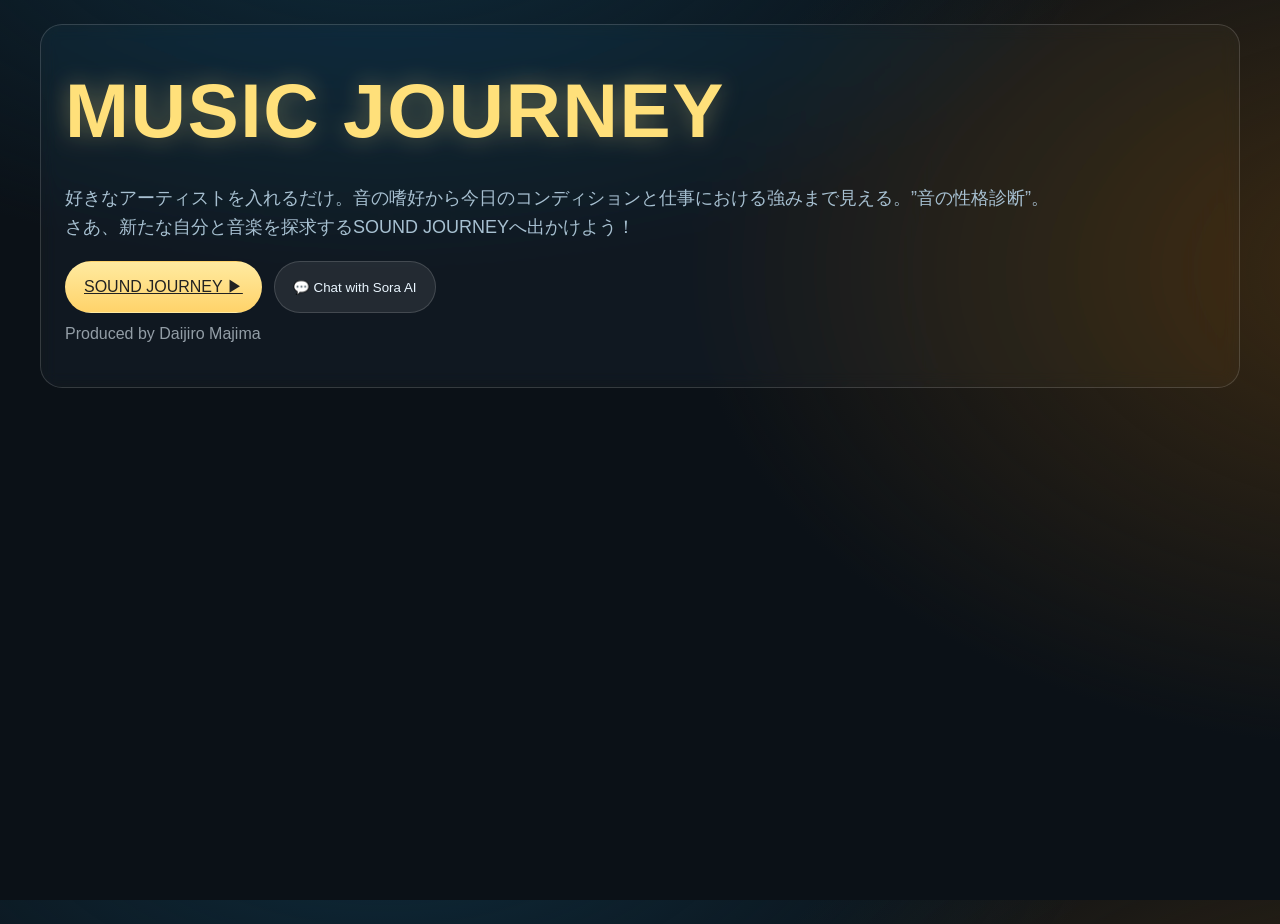
==== commit 7629fb5c: "feat(journey): 2ページ構成を復元しUI・Analyze・Map/Strengths/Recommendations・Chatを全復活 - index.html（TOP）/ journe" ====
--- a/index.html
+++ b/index.html
@@ -5,7 +5,7 @@
   <meta charset="utf-8" />
   <meta name="viewport" content="width=device-width, initial-scale=1, viewport-fit=cover" />
   <title>MusicLens PRO MAX</title>
-  <link rel="stylesheet" href="./styles.css?v=20251105b" />
+  <link rel="stylesheet" href="./styles.css?v=20251105c" />
 </head>
 
 <body>
@@ -22,7 +22,7 @@
     <p class="credit">Produced by Daijiro Majima</p>
   </header>
 
-  <!-- Chat with Sora AI Modal -->
+  <!-- Chat modal (TOPでも動作) -->
   <div id="chat-modal" class="modal" aria-hidden="true">
     <div class="glass-overlay"></div>
     <div class="modal-dialog" role="dialog" aria-modal="true">
@@ -38,10 +38,9 @@
     </div>
   </div>
 
-  <script>
-    // 必要に応じて設定：window.ML_WORKER_BASE = "https://YOUR-WORKER.workers.dev";
-  </script>
-  <script src="./chat.js?v=20251105b" type="module"></script>
+  <!-- WorkerのURL（任意）。無設定でもモック応答で動作 -->
+  <script>/* window.ML_WORKER_BASE="https://YOUR-worker.workers.dev"; */</script>
+  <script src="./chat.js?v=20251105c" type="module"></script>
 </body>
 
 </html>
--- a/styles.css
+++ b/styles.css
@@ -30,23 +30,23 @@
 }
 
 /* HERO */
-.sub-hero,
-.hero {
+.hero,
+.sub-hero {
     max-width: 1200px;
-    margin: 20px auto;
-    padding: 18px 24px;
+    margin: 24px auto 18px;
+    padding: 24px;
     background: rgba(255, 255, 255, .03);
     border: 1px solid var(--border);
-    border-radius: 18px;
+    border-radius: 22px;
     backdrop-filter: blur(8px) saturate(140%);
 }
 
 .hero-title {
-    margin: 6px 0 8px;
+    margin: 0 0 8px;
+    font-size: clamp(36px, 6vw, 88px);
     font-weight: 800;
+    letter-spacing: .02em;
     color: var(--brand);
-    text-align: left;
-    font-size: clamp(36px, 6vw, 88px);
     filter: drop-shadow(0 0 12px rgba(255, 225, 130, .35));
     animation: floatY 6s ease-in-out infinite, glow 3.2s ease-in-out infinite;
 }
@@ -79,10 +79,21 @@
     }
 }
 
-.sub-actions {
+.hero-subtitle {
+    margin: 12px 0 20px;
+    color: var(--muted);
+    font-size: clamp(14px, 2.2vw, 18px)
+}
+
+.hero-actions {
     display: flex;
     gap: 12px;
     flex-wrap: wrap
+}
+
+.credit {
+    opacity: .6;
+    margin-top: 8px
 }
 
 /* PANEL */
@@ -93,7 +104,7 @@
     background: var(--panel);
     border: 1px solid var(--border);
     border-radius: 20px;
-    backdrop-filter: blur(8px) saturate(140%)
+    backdrop-filter: blur(8px) saturate(140%);
 }
 
 .panel h2 {
@@ -159,7 +170,7 @@
     padding: 10px 16px
 }
 
-/* BUBBLES */
+/* BUBBLES + MAP */
 .bubble-wrap {
     display: flex;
     gap: 10px;
@@ -178,6 +189,12 @@
     cursor: pointer
 }
 
+.map-wrap {
+    display: flex;
+    gap: 10px;
+    flex-wrap: wrap
+}
+
 /* ACTION SHEET */
 .sheet {
     position: fixed;
@@ -289,4 +306,92 @@
     line-height: 1;
     transform: translateY(-1px);
     margin-right: 6px
+}
+
+/* CHAT MODAL */
+.modal {
+    position: fixed;
+    inset: 0;
+    display: none;
+    place-items: center
+}
+
+.modal[aria-hidden="false"] {
+    display: grid
+}
+
+.glass-overlay {
+    position: absolute;
+    inset: 0;
+    z-index: 40;
+    pointer-events: none;
+    background: radial-gradient(80% 70% at 50% -10%, rgba(255, 255, 255, .08), transparent 65%), rgba(0, 0, 0, .45);
+    backdrop-filter: blur(6px);
+}
+
+.modal-dialog {
+    position: relative;
+    z-index: 1000;
+    width: min(860px, 92vw);
+    min-height: 420px;
+    background: rgba(255, 255, 255, .08);
+    border: 1px solid var(--border);
+    border-radius: 24px;
+    padding: 18px;
+    box-shadow: 0 30px 120px rgba(0, 0, 0, .45);
+}
+
+.modal-head {
+    display: flex;
+    align-items: center;
+    justify-content: space-between;
+    margin-bottom: 10px
+}
+
+.modal-head .title {
+    font-size: 22px;
+    font-weight: 700
+}
+
+.chat-log {
+    height: 280px;
+    overflow: auto;
+    border-radius: 12px;
+    border: 1px solid var(--border);
+    padding: 10px;
+    background: rgba(0, 0, 0, .25)
+}
+
+.msg {
+    margin: 6px 0
+}
+
+.msg.me {
+    color: #bfe2ff
+}
+
+.msg.ai {
+    color: #ffeaa0
+}
+
+.chat-input-row {
+    display: flex;
+    gap: 10px;
+    margin-top: 10px
+}
+
+.chat-input {
+    flex: 1;
+    min-width: 200px;
+    padding: 12px 14px;
+    border-radius: 12px;
+    border: 1px solid var(--border);
+    background: rgba(255, 255, 255, .06);
+    color: var(--text)
+}
+
+@media (max-width:640px) {
+    .chat-log {
+        height: 220px
+    }
 }
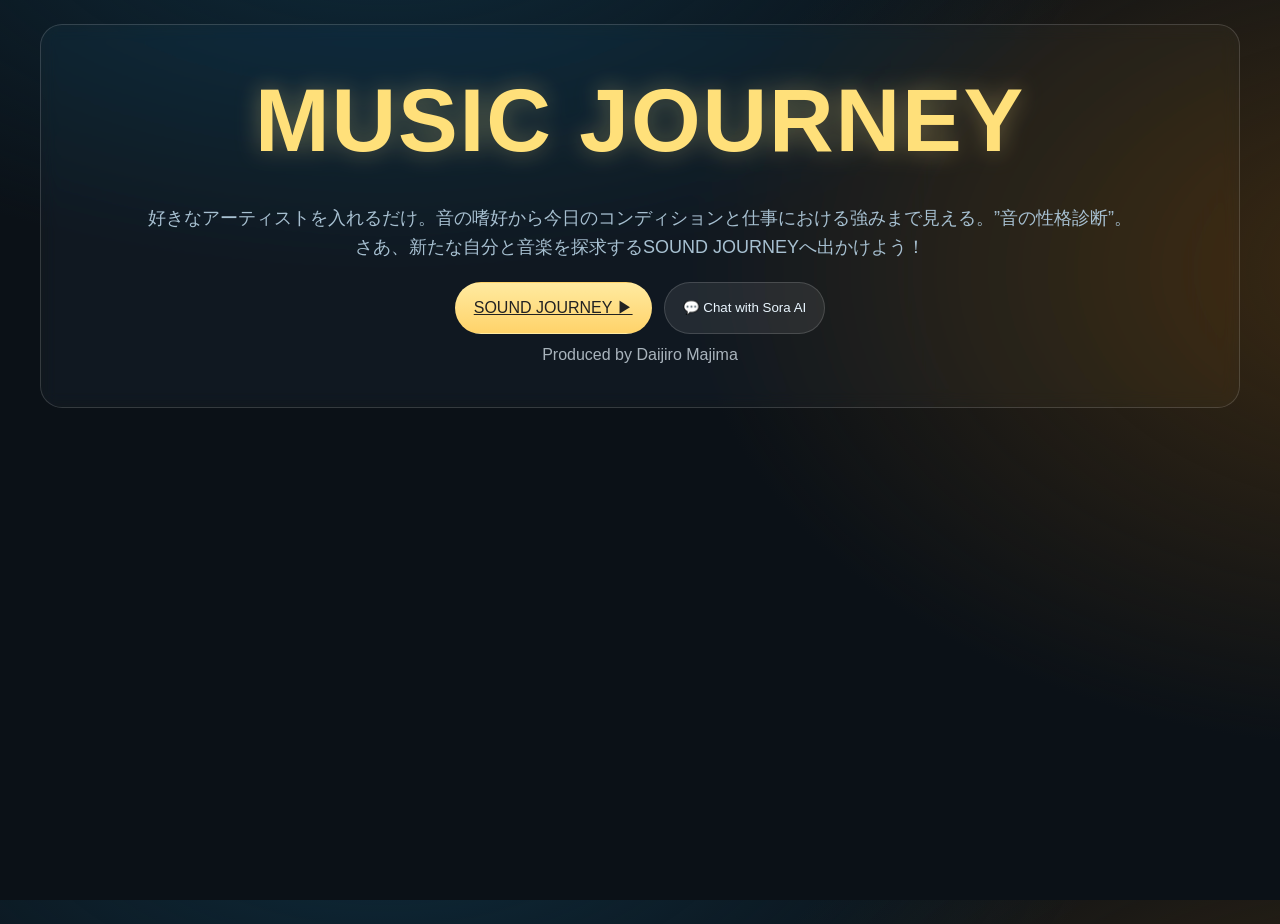
==== commit 5517ad58: "feat(journey): 2ページ構成&全機能フル復活（Center UI/Map写真/LOVE液体/Vector棒/Strengths棒/Recos試聴/Chat） ■ 概要 - TOP(ind" ====
--- a/index.html
+++ b/index.html
@@ -5,24 +5,24 @@
   <meta charset="utf-8" />
   <meta name="viewport" content="width=device-width, initial-scale=1, viewport-fit=cover" />
   <title>MusicLens PRO MAX</title>
-  <link rel="stylesheet" href="./styles.css?v=20251105c" />
+  <link rel="stylesheet" href="./styles.css?v=20251106a" />
 </head>
 
 <body>
-  <header class="hero" id="top">
+  <header class="hero hero--center" id="top">
     <h1 class="hero-title">MUSIC JOURNEY</h1>
     <p class="hero-subtitle">
       好きなアーティストを入れるだけ。音の嗜好から今日のコンディションと仕事における強みまで見える。”音の性格診断”。<br />
       さあ、新たな自分と音楽を探求するSOUND JOURNEYへ出かけよう！
     </p>
-    <div class="hero-actions">
+    <div class="hero-actions hero-actions--center">
       <a class="btn primary" href="./journey.html">SOUND JOURNEY ▶</a>
       <button id="btn-open-chat" class="btn ghost">💬 Chat with Sora AI</button>
     </div>
-    <p class="credit">Produced by Daijiro Majima</p>
+    <p class="credit credit--center">Produced by Daijiro Majima</p>
   </header>
 
-  <!-- Chat modal (TOPでも動作) -->
+  <!-- Chat modal -->
   <div id="chat-modal" class="modal" aria-hidden="true">
     <div class="glass-overlay"></div>
     <div class="modal-dialog" role="dialog" aria-modal="true">
@@ -38,9 +38,8 @@
     </div>
   </div>
 
-  <!-- WorkerのURL（任意）。無設定でもモック応答で動作 -->
   <script>/* window.ML_WORKER_BASE="https://YOUR-worker.workers.dev"; */</script>
-  <script src="./chat.js?v=20251105c" type="module"></script>
+  <script src="./chat.js?v=20251106a" type="module"></script>
 </body>
 
 </html>
--- a/styles.css
+++ b/styles.css
@@ -41,9 +41,16 @@
     backdrop-filter: blur(8px) saturate(140%);
 }
 
+.hero--center,
+.hero-actions--center,
+.credit--center {
+    text-align: center;
+    justify-content: center
+}
+
 .hero-title {
     margin: 0 0 8px;
-    font-size: clamp(36px, 6vw, 88px);
+    font-size: clamp(44px, 7vw, 108px);
     font-weight: 800;
     letter-spacing: .02em;
     color: var(--brand);
@@ -52,7 +59,7 @@
 }
 
 .hero-title.small {
-    font-size: clamp(28px, 4.5vw, 54px)
+    font-size: clamp(30px, 5vw, 68px)
 }
 
 @keyframes floatY {
@@ -92,7 +99,7 @@
 }
 
 .credit {
-    opacity: .6;
+    opacity: .7;
     margin-top: 8px
 }
 
@@ -114,12 +121,15 @@
 .input-row {
     display: flex;
     gap: 8px;
-    flex-wrap: wrap
+    flex-wrap: wrap;
+    align-items: center;
+    justify-content: center
 }
 
 .input-row input {
     flex: 1;
-    min-width: 220px;
+    min-width: 280px;
+    max-width: 820px;
     padding: 12px 14px;
     border-radius: 12px;
     border: 1px solid var(--border);
@@ -130,7 +140,8 @@
 .hint {
     margin: 8px 0 12px;
     color: var(--muted);
-    font-size: 13px
+    font-size: 13px;
+    text-align: center
 }
 
 /* BUTTONS */
@@ -170,29 +181,47 @@
     padding: 10px 16px
 }
 
-/* BUBBLES + MAP */
-.bubble-wrap {
-    display: flex;
-    gap: 10px;
-    flex-wrap: wrap
-}
-
-.bubble {
-    padding: 10px 12px;
-    border-radius: 999px;
+/* BUBBLES + MAP（写真入り） */
+.bubble-wrap,
+.map-wrap {
+    display: flex;
+    gap: 12px;
+    flex-wrap: wrap;
+    justify-content: center
+}
+
+.bubble-photo {
+    position: relative;
+    width: 120px;
+    height: 120px;
+    border-radius: 100px;
+    overflow: hidden;
     border: 1px solid rgba(255, 255, 255, .18);
     background: rgba(255, 255, 255, .08);
-    display: inline-flex;
-    gap: 8px;
-    align-items: center;
-    user-select: none;
-    cursor: pointer
-}
-
-.map-wrap {
-    display: flex;
-    gap: 10px;
-    flex-wrap: wrap
+    cursor: pointer;
+    box-shadow: 0 8px 24px rgba(0, 0, 0, .25);
+    display: flex;
+    align-items: flex-end;
+    justify-content: center;
+}
+
+.bubble-photo img {
+    position: absolute;
+    inset: 0;
+    width: 100%;
+    height: 100%;
+    object-fit: cover
+}
+
+.bubble-photo span {
+    position: relative;
+    z-index: 1;
+    background: rgba(0, 0, 0, .45);
+    padding: 6px 10px;
+    border-radius: 999px;
+    margin-bottom: 8px;
+    font-weight: 700;
+    letter-spacing: .02em;
 }
 
 /* ACTION SHEET */
@@ -211,69 +240,77 @@
 }
 
 .sheet-card {
-    width: min(560px, 92vw);
+    width: min(720px, 94vw);
     background: rgba(23, 27, 33, .96);
     border: 1px solid var(--border);
     border-radius: 18px 18px 0 0;
     padding: 16px 16px 14px;
-    box-shadow: 0 -20px 80px rgba(0, 0, 0, .5)
+    box-shadow: 0 -20px 80px rgba(0, 0, 0, .55)
+}
+
+.sheet-info {
+    display: flex;
+    gap: 14px;
+    align-items: center;
+    margin-bottom: 10px
+}
+
+.sheet-art {
+    width: 84px;
+    height: 84px;
+    border-radius: 12px;
+    object-fit: cover;
+    border: 1px solid rgba(255, 255, 255, .15)
 }
 
 .sheet-title {
-    font-size: 18px;
-    font-weight: 700;
-    margin-bottom: 10px
-}
-
-.sheet-actions {
-    display: flex;
-    gap: 10px;
-    flex-wrap: wrap;
-    margin-bottom: 8px
-}
-
-/* MUSIC LOVE */
-.liquid-card {
+    font-size: 20px;
+    font-weight: 800;
+    margin-bottom: 6px
+}
+
+.sheet-desc {
+    color: var(--muted);
+    margin: 0
+}
+
+/* Music Love（ハート器＋液体） */
+.heart-card {
+    display: grid;
+    place-items: center
+}
+
+.heart-vessel {
     position: relative;
-    overflow: hidden;
-    border-radius: 20px;
-    border: 1px solid var(--border);
-    height: 180px;
-    background: rgba(255, 255, 255, .04)
-}
-
-.liquid {
+    width: min(560px, 92vw);
+    height: 220px
+}
+
+.heart-outline {
     position: absolute;
-    inset: -20% -10% auto -10%;
-    height: 140%;
-    background:
-        radial-gradient(60% 40% at 40% 40%, var(--pg1), transparent 60%),
-        radial-gradient(70% 50% at 70% 60%, var(--pg2), transparent 65%),
-        radial-gradient(60% 50% at 30% 70%, var(--pg3), transparent 55%);
-    filter: blur(26px) saturate(160%);
-    animation: goo 8s ease-in-out infinite;
-}
-
-@keyframes goo {
-
-    0%,
-    100% {
-        transform: translateY(0) scale(1)
-    }
-
-    50% {
-        transform: translateY(-6%) scale(1.03)
-    }
-}
-
-.liquid-msg {
+    inset: 0
+}
+
+.heart-fill {
+    position: absolute;
+    left: 10%;
+    right: 10%;
+    bottom: 20px;
+    height: 0%;
+    background: linear-gradient(180deg, rgba(255, 182, 193, .95), rgba(255, 210, 154, .95), rgba(255, 232, 201, .92));
+    filter: blur(8px) saturate(160%);
+    border-radius: 16px;
+    transition: height 1.4s ease;
+    box-shadow: 0 -6px 22px rgba(255, 190, 120, .35) inset, 0 10px 24px rgba(255, 170, 120, .25);
+}
+
+.heart-label {
     position: absolute;
     inset: 0;
     display: grid;
     place-items: center;
     text-shadow: 0 2px 4px rgba(0, 0, 0, .35);
-    font-weight: 600;
-    font-size: 18px
+    font-weight: 700
 }
 
 .love-suggest {
@@ -281,31 +318,82 @@
     font-size: 15px
 }
 
-/* VECTOR / LISTS */
-.vector-view {
-    border: 1px dashed rgba(255, 255, 255, .25);
-    border-radius: 14px;
-    padding: 12px;
-    min-height: 120px
-}
-
-.strengths,
-.recos {
+/* bars（横棒グラフ） */
+.bars {
     display: grid;
+    gap: 10px
+}
+
+.bar {
+    display: grid;
+    grid-template-columns: 120px 1fr;
+    gap: 10px;
+    align-items: center
+}
+
+.bar-label {
+    opacity: .85
+}
+
+.bar-track {
+    height: 14px;
+    border-radius: 999px;
+    background: rgba(255, 255, 255, .08);
+    border: 1px solid var(--border);
+    overflow: hidden
+}
+
+.bar-fill {
+    height: 100%;
+    width: 0%;
+    border-radius: 999px;
+    background: linear-gradient(90deg, #9cd8ff, #ffe07a);
+    transition: width 800ms ease
+}
+
+.tip {
+    margin-top: 8px;
+    color: #ffeaa0
+}
+
+/* Recommendations */
+.recos-grid {
+    display: grid;
+    grid-template-columns: repeat(auto-fill, minmax(220px, 1fr));
+    gap: 16px
+}
+
+.card {
+    background: rgba(255, 255, 255, .06);
+    border: 1px solid var(--border);
+    border-radius: 16px;
+    overflow: hidden
+}
+
+.card img {
+    width: 100%;
+    height: 160px;
+    object-fit: cover
+}
+
+.card-body {
+    padding: 10px
+}
+
+.card-title {
+    font-weight: 800;
+    margin: 4px 0 8px
+}
+
+.card-actions {
+    display: flex;
     gap: 8px;
-    padding-left: 20px
-}
-
-.recos li a {
-    color: #bfe2ff
-}
-
-/* BACK TO TOP */
-.btn-back-top .arrow {
-    font-size: 1.25rem;
-    line-height: 1;
-    transform: translateY(-1px);
-    margin-right: 6px
+    flex-wrap: wrap;
+    margin-top: 6px
+}
+
+.card audio {
+    width: 100%
 }
 
 /* CHAT MODAL */
